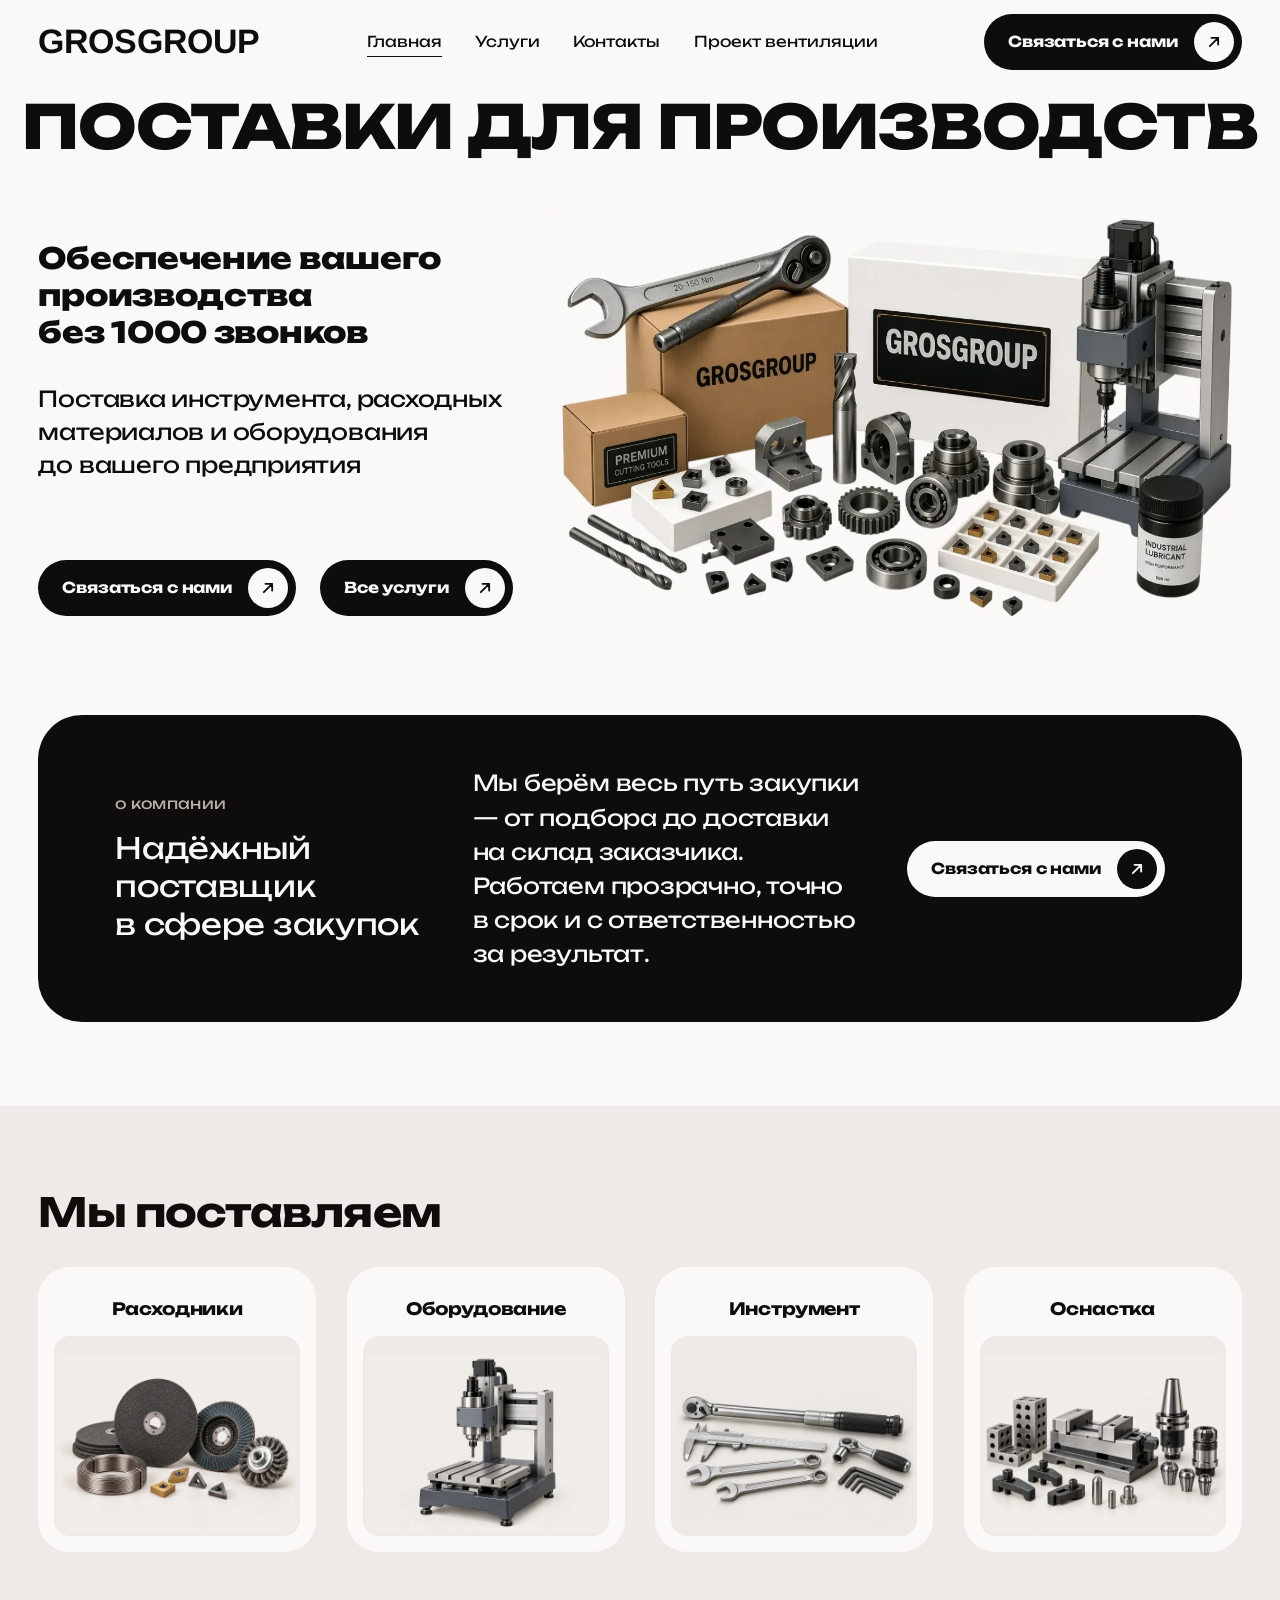
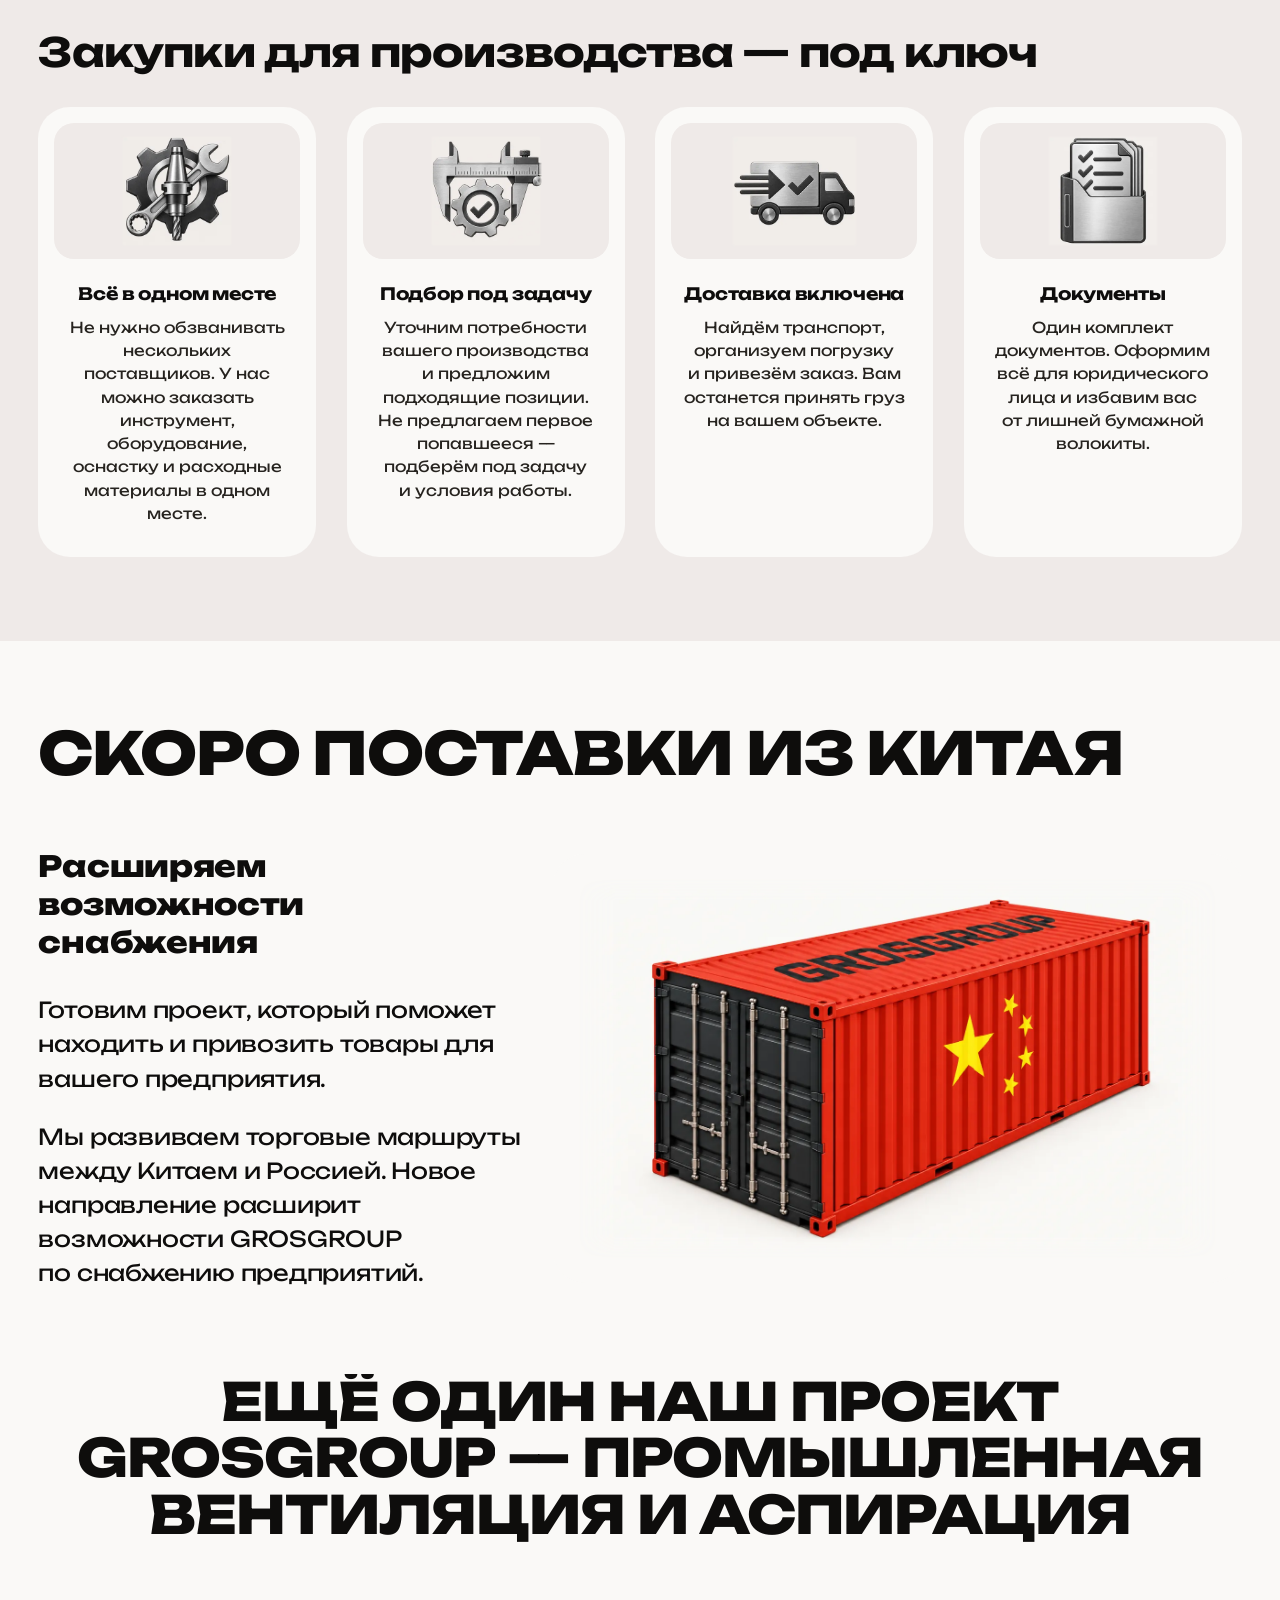
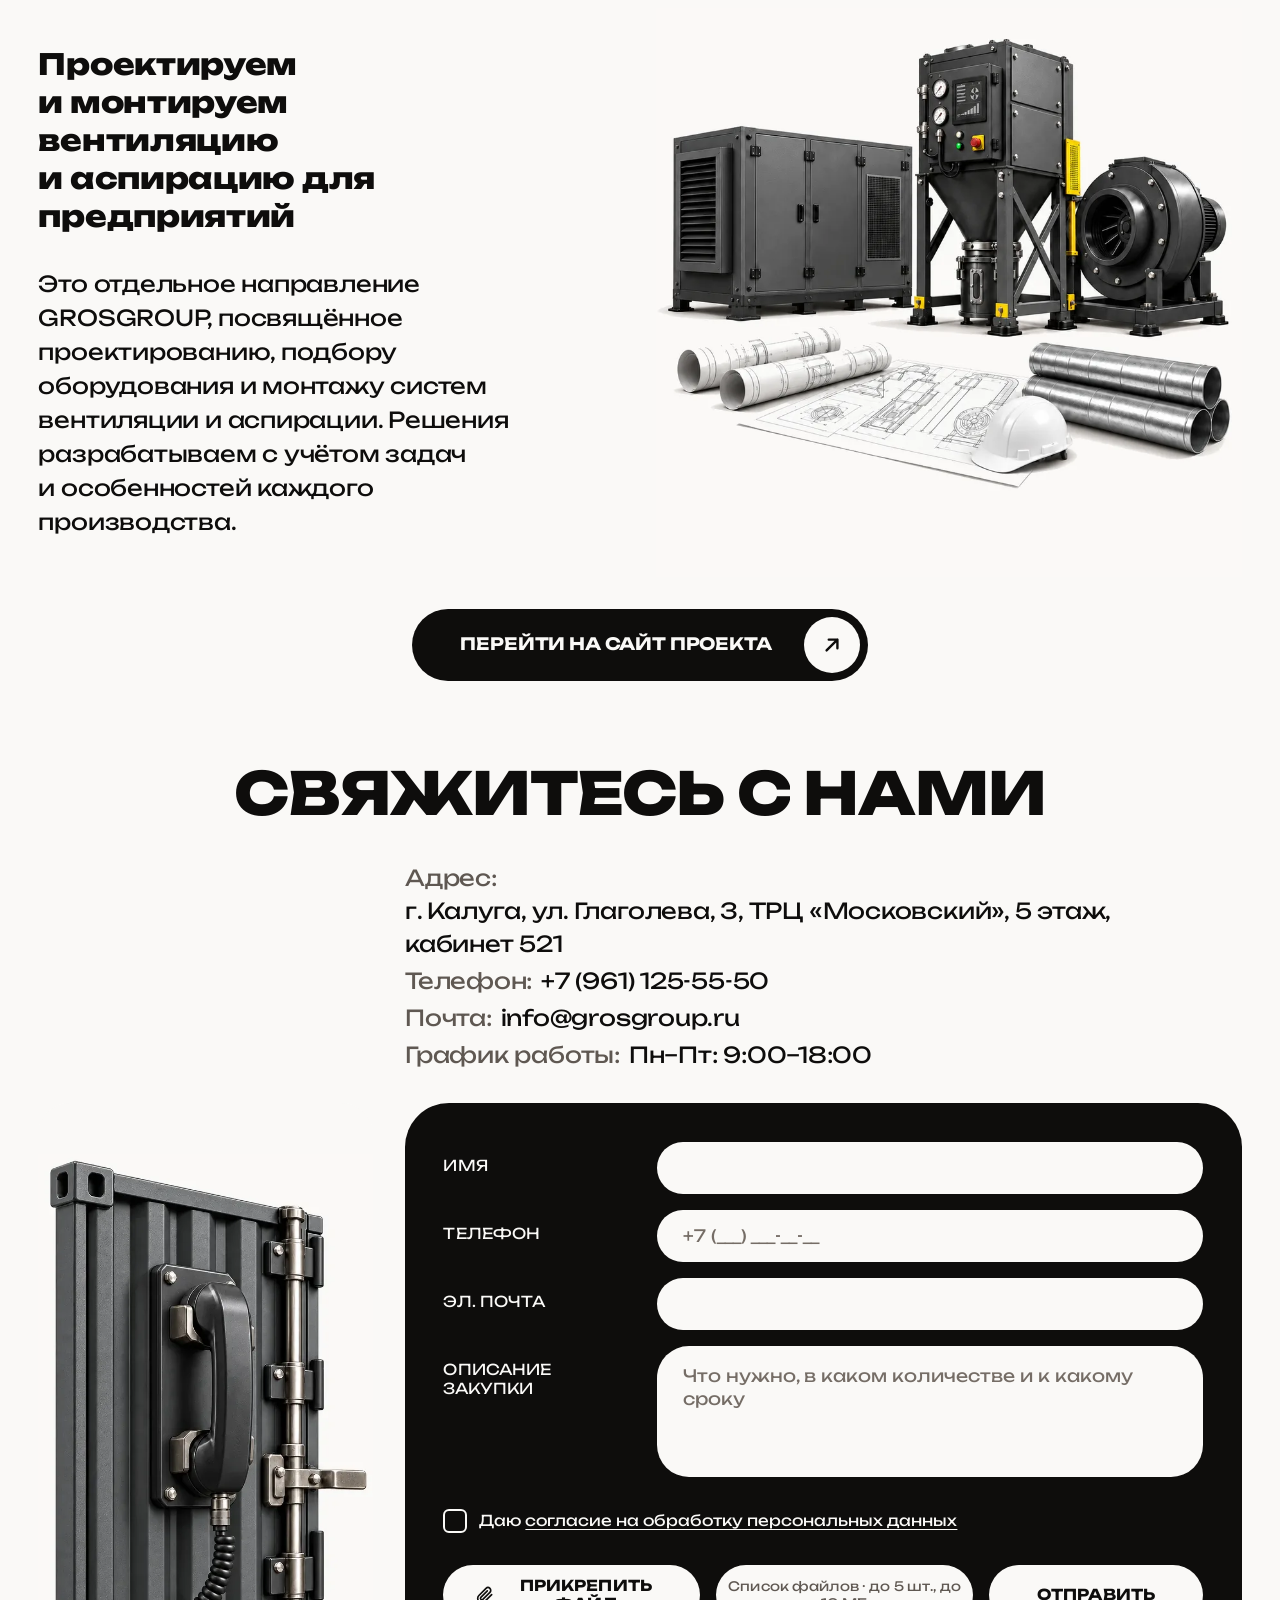
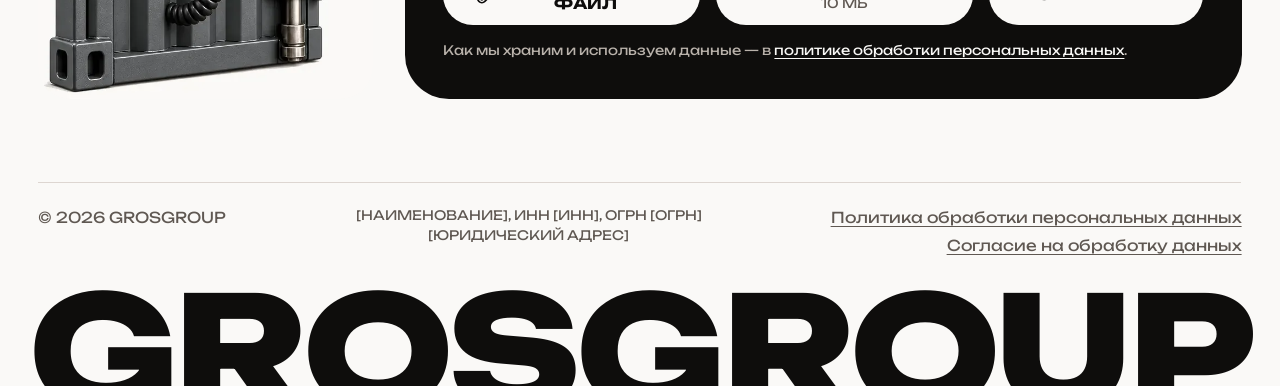
==== index.html @ 908205af "Вёрстка: заливка только у блока «Мы поставляем», выгоды в нём же, кейсы скрыты, фото в контактах по " ====
<!doctype html>
<html lang="ru">
<head>
  <meta charset="utf-8">
  <meta name="viewport" content="width=device-width, initial-scale=1, viewport-fit=cover">
  <title>GROSGROUP — поставки инструмента, расходников и оборудования для производств</title>
  <meta name="description" content="GROSGROUP берёт на себя весь путь закупки: подбор, доставка на склад заказчика, полный комплект документов для юридического лица. Расходники, оборудование, инструмент, оснастка.">
  <meta name="theme-color" content="#faf9f7">
  <!-- Базовый адрес сайта ниже меняет tools/set-domain.mjs -->
  <link rel="canonical" href="https://pitcher2029-jpg.github.io/grosgroup-site/">
  <meta property="og:type" content="website">
  <meta property="og:site_name" content="GROSGROUP">
  <meta property="og:locale" content="ru_RU">
  <meta property="og:url" content="https://pitcher2029-jpg.github.io/grosgroup-site/">
  <meta property="og:title" content="GROSGROUP — поставки для производств">
  <meta property="og:description" content="Обеспечение вашего производства без 1000 звонков.">
  <meta property="og:image" content="https://pitcher2029-jpg.github.io/grosgroup-site/assets/img/og.jpg">
  <meta property="og:image:width" content="1200">
  <meta property="og:image:height" content="630">
  <meta property="og:image:alt" content="GROSGROUP — поставки для производств: инструмент, расходники, оборудование и оснастка">
  <meta name="twitter:card" content="summary_large_image">
  <script type="application/ld+json">
  {
    "@context": "https://schema.org",
    "@type": "LocalBusiness",
    "name": "GROSGROUP",
    "description": "Поставки инструмента, расходных материалов, оборудования и оснастки для производств: подбор, доставка, документы для юридического лица.",
    "url": "https://pitcher2029-jpg.github.io/grosgroup-site/",
    "image": "https://pitcher2029-jpg.github.io/grosgroup-site/assets/img/og.jpg",
    "telephone": "+7-961-125-55-50",
    "email": "info@grosgroup.ru",
    "address": {
      "@type": "PostalAddress",
      "streetAddress": "ул. Глаголева, 3, ТРЦ «Московский», 5 этаж, кабинет 521",
      "addressLocality": "Калуга",
      "addressCountry": "RU"
    },
    "openingHoursSpecification": [{
      "@type": "OpeningHoursSpecification",
      "dayOfWeek": ["Monday", "Tuesday", "Wednesday", "Thursday", "Friday"],
      "opens": "09:00",
      "closes": "18:00"
    }]
  }
  </script>
  <link rel="icon" href="assets/img/favicon.svg" type="image/svg+xml">
  <link rel="preload" href="assets/fonts/arimo-latin-700-normal.woff2" as="font" type="font/woff2" crossorigin>
  <link rel="preload" href="assets/fonts/unbounded-cyrillic-800-normal.woff2" as="font" type="font/woff2" crossorigin>
  <link rel="preload" href="assets/fonts/unbounded-cyrillic-700-normal.woff2" as="font" type="font/woff2" crossorigin>
  <link rel="stylesheet" href="assets/css/style.css">
  <script>
    // Анимации появления включаются только при рабочем JS; если main.js не стартовал за 4 с — контент показывается без них
    document.documentElement.classList.add('js');
    setTimeout(function () { if (!document.documentElement.classList.contains('r-ok')) document.documentElement.classList.remove('js'); }, 4000);
  </script>
</head>
<body>
  <a class="skip-link" href="#main">Перейти к содержанию</a>

  <svg width="0" height="0" style="position:absolute" aria-hidden="true">
    <symbol id="i-arrow" viewBox="0 0 24 24"><path d="M7 17 17 7M9 7h8v8" fill="none" stroke="currentColor" stroke-width="2.2" stroke-linecap="round" stroke-linejoin="round"/></symbol>
    <symbol id="i-clip" viewBox="0 0 24 24"><path d="m20 11.5-8.2 8.2a5 5 0 0 1-7.1-7.1l8.5-8.5a3.3 3.3 0 0 1 4.7 4.7l-8.5 8.5a1.7 1.7 0 0 1-2.4-2.4l7.8-7.8" fill="none" stroke="currentColor" stroke-width="2" stroke-linecap="round" stroke-linejoin="round"/></symbol>
    <symbol id="i-x" viewBox="0 0 24 24"><path d="M6 6l12 12M18 6 6 18" fill="none" stroke="currentColor" stroke-width="2" stroke-linecap="round"/></symbol>
  </svg>

  <header class="header" id="top">
    <div class="container header__row">
      <a class="logo" href="#top" aria-label="GROSGROUP — на главную">GROSGROUP</a>

      <button class="burger" type="button" aria-expanded="false" aria-controls="nav" aria-label="Открыть меню">
        <span></span><span></span>
      </button>

      <nav class="nav" id="nav" aria-label="Основная навигация">
        <ul class="nav__list">
          <li><a href="#top">Главная</a></li>
          <li><a href="#supply">Услуги</a></li>
          <li><a href="#contacts">Контакты</a></li>
          <li><a href="#ventilation">Проект вентиляции</a></li>
        </ul>
        <a class="btn btn--dark nav__cta" href="#contacts">Связаться с нами<span class="btn__icon"><svg><use href="#i-arrow"/></svg></span></a>
      </nav>

      <a class="btn btn--dark header__cta" href="#contacts">Связаться с нами<span class="btn__icon"><svg><use href="#i-arrow"/></svg></span></a>

    </div>
  </header>

  <main id="main">
    <!-- 1. Hero -->
    <section class="hero" aria-labelledby="hero-title">
      <h1 class="hero__title display" id="hero-title" data-r="split" style="--d:150ms">Поставки для производств</h1>
      <div class="container hero__grid">
        <div class="hero__copy">
          <p class="hero__lead" data-r style="--d:550ms">Обеспечение вашего производства без&nbsp;1000&nbsp;звонков</p>
          <p class="hero__text" data-r style="--d:650ms">Поставка инструмента, расходных материалов и&nbsp;оборудования до&nbsp;вашего предприятия</p>
          <div class="hero__actions" data-r style="--d:750ms">
            <a class="btn btn--dark" href="#contacts">Связаться с нами<span class="btn__icon"><svg><use href="#i-arrow"/></svg></span></a>
            <a class="btn btn--dark" href="#supply">Все услуги<span class="btn__icon"><svg><use href="#i-arrow"/></svg></span></a>
          </div>
        </div>
        <figure class="hero__media shutter" data-r style="--d:350ms">
          <img src="assets/img/hero.webp" width="1350" height="830" alt="Коробки GROSGROUP, фрезерный станок, ключи, свёрла, подшипники, шестерни, твердосплавные пластины и смазка" fetchpriority="high">
        </figure>
      </div>
    </section>

    <!-- 2. О компании -->
    <section class="about" aria-labelledby="about-title">
      <div class="container">
        <div class="about__band" data-r>
          <div class="about__head">
            <p class="eyebrow eyebrow--light" data-r="fade" style="--d:200ms">о компании</p>
            <h2 class="about__title" id="about-title" data-r="split" style="--d:250ms">Надёжный поставщик в&nbsp;сфере закупок</h2>
          </div>
          <p class="about__text" data-r style="--d:400ms">Мы берём весь путь закупки — от&nbsp;подбора до&nbsp;доставки на&nbsp;склад заказчика. Работаем прозрачно, точно в&nbsp;срок и&nbsp;с&nbsp;ответственностью за&nbsp;результат.</p>
          <a class="btn btn--light about__cta" href="#contacts">Связаться с нами<span class="btn__icon"><svg><use href="#i-arrow"/></svg></span></a>
        </div>
      </div>
    </section>

    <!-- 3. Мы поставляем и выгоды: один блок с заливкой -->
    <section class="supply sec--shade" id="supply" aria-labelledby="supply-title">
      <div class="container">
        <h2 class="section-title" id="supply-title" data-r="split">Мы поставляем</h2>
        <ul class="cats" data-stagger>
          <li data-r>
            <a class="cat" href="#contacts" data-topic="Расходники">
              <h3 class="cat__title">Расходники</h3>
              <span class="cat__plate"><img class="cat__img" src="assets/img/cat-consumables.webp" width="1088" height="816" loading="lazy" alt="Отрезные и лепестковые круги, проволока, щётка, твердосплавные пластины"></span>
              <span class="cat__go" aria-hidden="true"><svg><use href="#i-arrow"/></svg></span>
            </a>
          </li>
          <li data-r>
            <a class="cat" href="#contacts" data-topic="Оборудование">
              <h3 class="cat__title">Оборудование</h3>
              <span class="cat__plate"><img class="cat__img" src="assets/img/cat-equipment.webp" width="1088" height="816" loading="lazy" alt="Настольный фрезерный станок с ЧПУ"></span>
              <span class="cat__go" aria-hidden="true"><svg><use href="#i-arrow"/></svg></span>
            </a>
          </li>
          <li data-r>
            <a class="cat" href="#contacts" data-topic="Инструмент">
              <h3 class="cat__title">Инструмент</h3>
              <span class="cat__plate"><img class="cat__img" src="assets/img/cat-tools.webp" width="1088" height="816" loading="lazy" alt="Динамометрический ключ, штангенциркуль, рожково-накидные ключи, трещотка, шестигранники"></span>
              <span class="cat__go" aria-hidden="true"><svg><use href="#i-arrow"/></svg></span>
            </a>
          </li>
          <li data-r>
            <a class="cat" href="#contacts" data-topic="Оснастка">
              <h3 class="cat__title">Оснастка</h3>
              <span class="cat__plate"><img class="cat__img" src="assets/img/cat-tooling.webp" width="1088" height="816" loading="lazy" alt="Станочные тиски, прихваты, установочные блоки, патроны и цанги"></span>
              <span class="cat__go" aria-hidden="true"><svg><use href="#i-arrow"/></svg></span>
            </a>
          </li>
        </ul>

        <h2 class="section-title supply__sub" id="benefits-title" data-r="split">Закупки для производства — под ключ</h2>
        <ul class="benefits" aria-labelledby="benefits-title" data-stagger>
          <li class="benefit" data-r>
            <span class="benefit__plate"><img class="benefit__icon" src="assets/img/icon-all-in-one.webp" width="320" height="320" loading="lazy" alt=""></span>
            <h3 class="benefit__title">Всё в&nbsp;одном месте</h3>
            <p class="benefit__text">Не нужно обзванивать нескольких поставщиков. У&nbsp;нас можно заказать инструмент, оборудование, оснастку и&nbsp;расходные материалы в&nbsp;одном месте.</p>
          </li>
          <li class="benefit" data-r>
            <span class="benefit__plate"><img class="benefit__icon" src="assets/img/icon-selection.webp" width="320" height="320" loading="lazy" alt=""></span>
            <h3 class="benefit__title">Подбор под задачу</h3>
            <p class="benefit__text">Уточним потребности вашего производства и&nbsp;предложим подходящие позиции. Не&nbsp;предлагаем первое попавшееся — подберём под задачу и&nbsp;условия работы.</p>
          </li>
          <li class="benefit" data-r>
            <span class="benefit__plate"><img class="benefit__icon" src="assets/img/icon-delivery.webp" width="364" height="320" loading="lazy" alt=""></span>
            <h3 class="benefit__title">Доставка включена</h3>
            <p class="benefit__text">Найдём транспорт, организуем погрузку и&nbsp;привезём заказ. Вам останется принять груз на&nbsp;вашем объекте.</p>
          </li>
          <li class="benefit" data-r>
            <span class="benefit__plate"><img class="benefit__icon" src="assets/img/icon-documents.webp" width="320" height="320" loading="lazy" alt=""></span>
            <h3 class="benefit__title">Документы</h3>
            <p class="benefit__text">Один комплект документов. Оформим всё для юридического лица и&nbsp;избавим вас от&nbsp;лишней бумажной волокиты.</p>
          </li>
        </ul>
      </div>
    </section>

    <!-- 4. Кейсы: скрыты до готовности материалов. Включить: убрать hidden и вернуть в меню <li><a href="#cases">Кейсы</a></li> -->
    <section class="cases" id="cases" aria-labelledby="cases-title" hidden>
      <div class="container cases__row">
        <h2 class="cases__title" id="cases-title" data-r="split">Кейсы</h2>
        <p class="cases__text" data-r style="--d:150ms">Готовим подборку реальных поставок: что искали, что привезли и&nbsp;за&nbsp;какой срок. Пока раздел наполняется — расскажите о&nbsp;своей задаче.</p>
        <div data-r style="--d:250ms"><a class="btn btn--dark" href="#contacts">Обсудить закупку<span class="btn__icon"><svg><use href="#i-arrow"/></svg></span></a></div>
      </div>
      <!--
        Список кейсов. Как включить:
        1. Снять комментарий с блока <ol> ниже и повторить <li class="case"> на каждый кейс (3–6 штук).
        2. Заполнить только подтверждёнными заказчиком данными; клиента без его разрешения не называть — писать отрасль и город.
        3. Текст .cases__text выше заменить на «Несколько поставок последних месяцев: что искали, что привезли и за какой срок.»
        Срок в .case__num — число, единица в .case__unit («дней», «недели»).

      <div class="container">
        <ol class="cases__list" data-stagger>
          <li class="case" data-r>
            <p class="case__client">Машиностроительный завод · Калуга</p>
            <h3 class="case__title">Твердосплавные пластины для токарного участка</h3>
            <dl class="case__facts">
              <div><dt>Задача</dt><dd>Поставщик снял позицию с производства, участок простаивал.</dd></div>
              <div><dt>Решение</dt><dd>Подобрали аналог по геометрии и сплаву, согласовали с технологом, привезли пробную партию.</dd></div>
            </dl>
            <p class="case__term"><span class="case__num">5</span><span class="case__unit">дней</span></p>
          </li>
        </ol>
      </div>
      -->
    </section>

    <!-- 5. Китай -->
    <section class="china" aria-labelledby="china-title">
      <div class="container">
        <h2 class="display section-display" id="china-title" data-r="split">Скоро поставки из Китая</h2>
        <div class="split">
          <div class="split__copy" data-stagger>
            <p class="split__lead" data-r>Расширяем возможности снабжения</p>
            <p class="split__text" data-r>Готовим проект, который поможет находить и&nbsp;привозить товары для вашего предприятия.</p>
            <p class="split__text" data-r>Мы развиваем торговые маршруты между Китаем и&nbsp;Россией. Новое направление расширит возможности GROSGROUP по&nbsp;снабжению предприятий.</p>
          </div>
          <figure class="split__media split__media--china plate shutter" data-r style="--d:150ms">
            <img src="assets/img/container-china.webp" width="1400" height="831" loading="lazy" alt="Красный морской контейнер GROSGROUP с флагом Китая">
          </figure>
        </div>
      </div>
    </section>

    <!-- 6. Вентиляция -->
    <section class="vent" id="ventilation" aria-labelledby="vent-title">
      <div class="container">
        <h2 class="display section-display section-display--vent" id="vent-title" data-r="split">Ещё один наш проект<br class="br-wide"> GROSGROUP&nbsp;— промышленная<br class="br-wide"> вентиляция и&nbsp;аспирация</h2>
        <div class="split split--vent">
          <div class="split__copy" data-stagger>
            <p class="split__lead" data-r>Проектируем и&nbsp;монтируем вентиляцию и&nbsp;аспирацию для предприятий</p>
            <p class="split__text" data-r>Это отдельное направление GROSGROUP, посвящённое проектированию, подбору оборудования и&nbsp;монтажу систем вентиляции и&nbsp;аспирации. Решения разрабатываем с&nbsp;учётом задач и&nbsp;особенностей каждого производства.</p>
          </div>
          <figure class="split__media split__media--vent shutter" data-r style="--d:150ms">
            <img src="assets/img/ventilation.webp" width="912" height="886" loading="lazy" alt="Приточная установка, пылеуловитель, радиальный вентилятор, воздуховоды, чертежи и каска">
          </figure>
        </div>
        <div class="vent__action" data-r>
          <!-- TODO: адрес сайта проекта вентиляции от заказчика -->
          <a class="btn btn--dark btn--xl" href="#" data-todo="vent-url">Перейти на сайт проекта<span class="btn__icon"><svg><use href="#i-arrow"/></svg></span></a>
        </div>
      </div>
    </section>

    <!-- 7. Контакты и форма -->
    <section class="contacts" id="contacts" aria-labelledby="contacts-title">
      <div class="container">
        <h2 class="display section-display section-display--center" id="contacts-title" data-r="split">Свяжитесь с нами</h2>
        <div class="contacts__grid">
          <figure class="contacts__media plate shutter" data-r style="--d:150ms">
            <img src="assets/img/contact-door.webp" width="609" height="991" loading="lazy" alt="Дверь морского контейнера с телефонной трубкой">
          </figure>

          <div class="contacts__body">
            <dl class="contacts__list" data-stagger>
              <div data-r><dt>Адрес:</dt><dd>г.&nbsp;Калуга, ул.&nbsp;Глаголева,&nbsp;3, ТРЦ «Московский», 5&nbsp;этаж, кабинет&nbsp;521</dd></div>
              <div data-r><dt>Телефон:</dt><dd><a href="tel:+79611255550">+7 (961) 125-55-50</a></dd></div>
              <div data-r><dt>Почта:</dt><dd><a href="mailto:info@grosgroup.ru">info@grosgroup.ru</a></dd></div>
              <div data-r><dt>График работы:</dt><dd>Пн–Пт: 9:00–18:00</dd></div>
            </dl>

            <form class="form" id="lead-form" novalidate data-r style="--d:200ms">
              <div class="form__fields">
                <div class="field">
                  <label class="field__label" for="f-name">Имя</label>
                  <div class="field__control">
                    <input class="input" id="f-name" name="name" type="text" autocomplete="name" required maxlength="80" aria-describedby="f-name-err">
                    <p class="field__error" id="f-name-err" aria-live="polite"></p>
                  </div>
                </div>
                <div class="field">
                  <label class="field__label" for="f-phone">Телефон</label>
                  <div class="field__control">
                    <input class="input" id="f-phone" name="phone" type="tel" inputmode="tel" autocomplete="tel" required placeholder="+7 (___) ___-__-__" aria-describedby="f-phone-err">
                    <p class="field__error" id="f-phone-err" aria-live="polite"></p>
                  </div>
                </div>
                <div class="field">
                  <label class="field__label" for="f-email">Эл.&nbsp;почта</label>
                  <div class="field__control">
                    <input class="input" id="f-email" name="email" type="email" autocomplete="email" maxlength="120" aria-describedby="f-email-err">
                    <p class="field__error" id="f-email-err" aria-live="polite"></p>
                  </div>
                </div>
                <div class="field field--area">
                  <label class="field__label" for="f-desc">Описание закупки</label>
                  <div class="field__control">
                    <textarea class="input input--area" id="f-desc" name="description" rows="4" maxlength="3000" placeholder="Что нужно, в каком количестве и к какому сроку" aria-describedby="f-desc-err"></textarea>
                    <p class="field__error" id="f-desc-err" aria-live="polite"></p>
                  </div>
                </div>
              </div>

              <div class="consent">
                <input class="consent__box" id="f-consent" name="consent" type="checkbox" value="yes" required aria-describedby="f-consent-err">
                <label class="consent__label" for="f-consent">Даю <a href="consent.html" target="_blank" rel="noopener">согласие на&nbsp;обработку персональных данных</a></label>
                <p class="field__error consent__error" id="f-consent-err" aria-live="polite"></p>
              </div>
              <!-- Ловушка для ботов: человек это поле не видит и не заполняет -->
              <div class="hp" aria-hidden="true">
                <label for="f-website">Сайт компании</label>
                <input id="f-website" name="website" type="text" tabindex="-1" autocomplete="off">
              </div>
              <input id="f-elapsed" name="elapsed" type="hidden">

              <div class="form__bar">
                <label class="pill pill--btn" for="f-files">
                  <svg class="pill__icon"><use href="#i-clip"/></svg>Прикрепить файл
                </label>
                <input class="sr-only" id="f-files" name="files" type="file" multiple accept=".pdf,.doc,.docx,.xls,.xlsx,.csv,.txt,.png,.jpg,.jpeg,.dwg,.zip" aria-describedby="f-files-hint">
                <span class="sr-only" id="f-files-hint">До 5 файлов, каждый до 10&nbsp;МБ: PDF, Word, Excel, CSV, изображения, DWG, ZIP</span>
                <div class="pill pill--files" id="file-list" aria-live="polite">
                  <span class="files__empty">Список файлов · до 5 шт., до 10&nbsp;МБ</span>
                </div>
                <button class="pill pill--btn pill--submit" type="submit">
                  <span class="pill__text">Отправить</span>
                </button>
              </div>
              <p class="form__error" id="form-error" role="alert" hidden></p>
              <p class="form__note">Как мы храним и&nbsp;используем данные — в&nbsp;<a href="privacy.html">политике обработки персональных данных</a>.</p>

              <div class="form__done" hidden>
                <h3 class="form__done-title" tabindex="-1">Заявка принята</h3>
                <p class="form__done-text">Перезвоним в&nbsp;рабочее время: Пн–Пт, 9:00–18:00. Если вопрос срочный — звоните: <a href="tel:+79611255550">+7&nbsp;(961)&nbsp;125-55-50</a>.</p>
                <button class="pill pill--btn" type="button" data-reset>Отправить ещё одну</button>
              </div>
            </form>
          </div>
        </div>
      </div>
    </section>
  </main>

  <footer class="footer">
    <div class="container footer__row">
      <p>© <span data-year>2026</span> GROSGROUP</p>
      <!-- Реквизиты оператора ПДн: данные заказчика вместо скобок, их ищет tools/prelaunch-check.mjs -->
      <p class="footer__req" data-fill="requisites">[НАИМЕНОВАНИЕ], ИНН&nbsp;[ИНН], ОГРН&nbsp;[ОГРН]<br>[ЮРИДИЧЕСКИЙ АДРЕС]</p>
      <p class="footer__links"><a href="privacy.html">Политика обработки персональных данных</a><a href="consent.html">Согласие на&nbsp;обработку данных</a></p>
    </div>
    <p class="footer__mark" aria-hidden="true">GROSGROUP</p>
  </footer>

  <script src="assets/js/main.js" defer></script>
</body>
</html>
---- assets/css/style.css ----
/* GROSGROUP — прототип лендинга.
   Направление: индустриальный монохром — сверхширокий гротеск, чёрные пилюли, металл на тёплом светлом фоне. */

/* ---------- Шрифты ---------- */
/* Шрифты по ТЗ: логотип — Arimo; весь остальной текст — Cy Grotesk Std Wide (коммерческий, Kobuzan / MyFonts).
   Пока нет веб-лицензии, работает замена Unbounded; у кого Cy Grotesk Std Wide установлен, браузер возьмёт его.
   Купленные webfont-файлы положить в assets/fonts/ и раскомментировать:
@font-face{font-family:"Cy Grotesk Std Wide";font-weight:400;font-display:swap;src:url(../fonts/cy-grotesk-std-wide-regular.woff2) format("woff2")}
@font-face{font-family:"Cy Grotesk Std Wide";font-weight:700;font-display:swap;src:url(../fonts/cy-grotesk-std-wide-bold.woff2) format("woff2")}
@font-face{font-family:"Cy Grotesk Std Wide";font-weight:800;font-display:swap;src:url(../fonts/cy-grotesk-std-wide-black.woff2) format("woff2")}
*/
@font-face{font-family:"Arimo";font-style:normal;font-weight:700;font-display:swap;src:url(../fonts/arimo-latin-700-normal.woff2) format("woff2");unicode-range:U+0000-00FF,U+0131,U+0152-0153,U+02BB-02BC,U+02C6,U+02DA,U+02DC,U+0304,U+0308,U+0329,U+2000-206F,U+20AC,U+2122,U+2191,U+2193,U+2212,U+2215,U+FEFF,U+FFFD}
@font-face{font-family:"Unbounded";font-style:normal;font-weight:400;font-display:swap;src:url(../fonts/unbounded-cyrillic-400-normal.woff2) format("woff2");unicode-range:U+0301,U+0400-045F,U+0490-0491,U+04B0-04B1,U+2116}
@font-face{font-family:"Unbounded";font-style:normal;font-weight:400;font-display:swap;src:url(../fonts/unbounded-latin-400-normal.woff2) format("woff2");unicode-range:U+0000-00FF,U+0131,U+0152-0153,U+02BB-02BC,U+02C6,U+02DA,U+02DC,U+0304,U+0308,U+0329,U+2000-206F,U+20AC,U+2122,U+2191,U+2193,U+2212,U+2215,U+FEFF,U+FFFD}
@font-face{font-family:"Unbounded";font-style:normal;font-weight:700;font-display:swap;src:url(../fonts/unbounded-cyrillic-700-normal.woff2) format("woff2");unicode-range:U+0301,U+0400-045F,U+0490-0491,U+04B0-04B1,U+2116}
@font-face{font-family:"Unbounded";font-style:normal;font-weight:700;font-display:swap;src:url(../fonts/unbounded-latin-700-normal.woff2) format("woff2");unicode-range:U+0000-00FF,U+0131,U+0152-0153,U+02BB-02BC,U+02C6,U+02DA,U+02DC,U+0304,U+0308,U+0329,U+2000-206F,U+20AC,U+2122,U+2191,U+2193,U+2212,U+2215,U+FEFF,U+FFFD}
@font-face{font-family:"Unbounded";font-style:normal;font-weight:800;font-display:swap;src:url(../fonts/unbounded-cyrillic-800-normal.woff2) format("woff2");unicode-range:U+0301,U+0400-045F,U+0490-0491,U+04B0-04B1,U+2116}
@font-face{font-family:"Unbounded";font-style:normal;font-weight:800;font-display:swap;src:url(../fonts/unbounded-latin-800-normal.woff2) format("woff2");unicode-range:U+0000-00FF,U+0131,U+0152-0153,U+02BB-02BC,U+02C6,U+02DA,U+02DC,U+0304,U+0308,U+0329,U+2000-206F,U+20AC,U+2122,U+2191,U+2193,U+2212,U+2215,U+FEFF,U+FFFD}

/* ---------- Токены ---------- */
:root{
  /* цвет: тёплая нейтральная шкала, акцент — чёрный */
  --c-bg:#faf9f7;          /* фон страницы = фон исходных изображений */
  --c-surface:#efeae8;     /* по ТЗ: цвет плашек иконок и карточек = фон исходных изображений */
  --c-surface-2:#e6e0dc;
  --c-line:#ddd6d1;
  --c-muted:#5f5852;
  --c-ink:#0e0d0c;
  --c-ink-2:#26231f;
  --c-on-ink:#faf9f7;
  --c-on-ink-muted:#b9b2ab;
  --c-error:#b3261e;
  --c-error-on-ink:#ff9b8f;
  --c-success:#1e6b3a;

  --f-display:"Cy Grotesk Std Wide","Unbounded","Arial Black",system-ui,sans-serif;
  --f-text:var(--f-display);
  --f-logo:"Arimo",Arial,"Liberation Sans",sans-serif;

  /* шкала размеров ×1.25, верх — плавный */
  --fs-xs:.8125rem;   /* 13 */
  --fs-s:.9375rem;    /* 15 */
  --fs-m:1.0625rem;   /* 17 */
  --fs-l:clamp(1.125rem,.9rem + .7vw,1.375rem);
  --fs-xl:clamp(1.25rem,.95rem + 1.1vw,1.875rem);
  --fs-2xl:clamp(1.625rem,1rem + 2vw,2.5rem);
  --fs-display:clamp(1.75rem,.4rem + 4.1vw,5.5rem);

  /* отступы, база 4/8 */
  --s-1:4px;--s-2:8px;--s-3:12px;--s-4:16px;--s-5:24px;--s-6:32px;--s-7:48px;--s-8:64px;--s-9:96px;--s-10:128px;
  --section:clamp(56px,2.5rem + 3.4vw,112px); /* вертикальный отступ секции сверху и снизу */
  --gutter:clamp(16px,3vw,40px);
  --container:1320px;

  --r-s:12px;--r-m:20px;--r-l:32px;--r-xl:44px;--r-pill:999px;

  --sh-1:0 1px 2px rgb(60 45 35 / .06),0 2px 8px rgb(60 45 35 / .05);
  --sh-2:0 2px 6px rgb(60 45 35 / .07),0 12px 32px rgb(60 45 35 / .09);

  --ease-out:cubic-bezier(.2,.8,.2,1);
  --ease-io:cubic-bezier(.65,0,.35,1);
  --t-micro:140ms;--t-el:240ms;--t-big:420ms;--t-rev:800ms;

  --header-h:84px;

  /* мягкие края фото, чей фон на 1–2 тона отличается от подложки */
  --fade-3:linear-gradient(90deg,transparent,#000 3%,#000 97%,transparent),linear-gradient(180deg,transparent,#000 3%,#000 97%,transparent);
  --fade-6:linear-gradient(90deg,transparent,#000 6%,#000 94%,transparent),linear-gradient(180deg,transparent,#000 6%,#000 94%,transparent);
}

/* ---------- База ---------- */
*,*::before,*::after{box-sizing:border-box}
html{-webkit-text-size-adjust:100%;scroll-behavior:smooth;scroll-padding-top:calc(var(--header-h) + 8px)}
body{margin:0;background:var(--c-bg);color:var(--c-ink);font:400 var(--fs-m)/1.6 var(--f-text);-webkit-font-smoothing:antialiased;text-rendering:optimizeLegibility;overflow-x:clip}
img{display:block;max-width:100%;height:auto}
figure{margin:0}
h1,h2,h3,p,ul,dl,dd{margin:0}
ul{padding:0;list-style:none}
a{color:inherit;text-decoration-thickness:1px;text-underline-offset:.2em}
button,input,textarea{font:inherit;color:inherit}
svg{width:1em;height:1em}
:focus-visible{outline:3px solid var(--c-ink);outline-offset:3px;border-radius:var(--r-s)}
[tabindex="-1"]:focus{outline:none}
.sr-only{position:absolute!important;width:1px;height:1px;padding:0;margin:-1px;overflow:hidden;clip:rect(0 0 0 0);white-space:nowrap;border:0}
.skip-link{position:absolute;left:var(--s-4);top:-60px;z-index:100;padding:var(--s-3) var(--s-4);background:var(--c-ink);color:var(--c-on-ink);border-radius:var(--r-s);transition:top var(--t-el) var(--ease-out)}
.skip-link:focus{top:var(--s-4)}

.container{width:100%;max-width:calc(var(--container) + 2 * var(--gutter));margin-inline:auto;padding-inline:var(--gutter)}

/* Секции идут через одну: светлый фон страницы и затенённый цветом карточек направлений */
.about,.supply,.cases,.china,.vent,.contacts{padding-block:var(--section)}
.sec--shade{background:var(--c-surface)}
/* Две секции без заливки подряд: отступ между ними один, а не двойной (скрытые секции не в счёт) */
#main > section:not(.sec--shade):not([hidden]) + section:not(.sec--shade){padding-top:0}
/* Фото с фоном страницы в затенённой секции лежит на светлой плашке */
.plate{background:var(--c-bg);border-radius:var(--r-l);padding:clamp(var(--s-3),2vw,var(--s-5))}

.display{font-family:var(--f-display);font-weight:800;text-transform:uppercase;line-height:1;letter-spacing:-.02em}

/* ---------- Кнопки ---------- */
.btn{--btn-bg:var(--c-ink);--btn-fg:var(--c-on-ink);--icon-bg:var(--c-on-ink);--icon-fg:var(--c-ink);
  display:inline-flex;align-items:center;justify-content:space-between;gap:var(--s-4);min-height:56px;padding:var(--s-2) var(--s-2) var(--s-2) var(--s-5);
  background:var(--btn-bg);color:var(--btn-fg);border:0;border-radius:var(--r-pill);
  font:700 var(--fs-s)/1.2 var(--f-display);letter-spacing:-.01em;text-decoration:none;white-space:nowrap;cursor:pointer;
  transition:transform var(--t-micro) var(--ease-out),background-color var(--t-el) var(--ease-io)}
.btn__icon{display:grid;place-items:center;flex:none;width:40px;height:40px;border-radius:50%;background:var(--icon-bg);color:var(--icon-fg);font-size:20px;transition:transform var(--t-el) var(--ease-out)}
.btn:hover{--btn-bg:var(--c-ink-2)}
.btn:hover .btn__icon{transform:rotate(45deg)}
.btn:active{transform:scale(.97)}
.btn:focus-visible{outline-offset:4px;border-radius:var(--r-pill)}
.btn--light{--btn-bg:var(--c-on-ink);--btn-fg:var(--c-ink);--icon-bg:var(--c-ink);--icon-fg:var(--c-on-ink)}
.btn--light:hover{--btn-bg:#fff}
.btn--light:focus-visible{outline-color:var(--c-on-ink)}
.btn--xl{min-height:72px;padding-left:var(--s-7);gap:var(--s-6);font-size:var(--fs-m);text-transform:uppercase}
.btn--xl .btn__icon{width:56px;height:56px;font-size:26px}

/* ---------- Шапка ---------- */
.header{position:sticky;top:0;z-index:50;background:rgb(250 249 247 / .92);-webkit-backdrop-filter:blur(10px);backdrop-filter:blur(10px);transition:box-shadow var(--t-el) var(--ease-io)}
.header.is-scrolled{box-shadow:0 1px 0 var(--c-line)}
.header__row{display:flex;align-items:center;gap:var(--s-6);min-height:var(--header-h)}
.logo{font:700 clamp(1.5rem,1rem + 1.4vw,2.25rem)/1 var(--f-logo);letter-spacing:0;text-decoration:none;flex:none}
.nav{flex:1}
.nav__list{display:flex;justify-content:center;gap:clamp(16px,2.6vw,56px)}
.nav__list a{display:inline-block;padding:var(--s-2) 0;white-space:nowrap;font:400 var(--fs-s)/1.2 var(--f-display);text-decoration:none;position:relative}
.nav__list a::after{content:"";position:absolute;left:0;right:0;bottom:2px;height:1px;background:currentColor;transform:scaleX(0);transform-origin:left;transition:transform var(--t-el) var(--ease-out)}
.nav__list a:hover::after,.nav__list a[aria-current="true"]::after{transform:scaleX(1)}
.nav__cta{display:none}
.burger{display:none}

@media (max-width:1100px){
  .header__row{gap:var(--s-4)}
  .nav__list{gap:var(--s-4)}
  .nav__list a{font-size:var(--fs-xs)}
  .header__cta{font-size:var(--fs-xs);padding-left:var(--s-4)}
}
@media (max-width:960px){
  :root{--header-h:68px}
  .header__cta{display:none}
  .burger{display:grid;place-content:center;gap:7px;margin-left:auto;width:48px;height:48px;border:0;border-radius:50%;background:var(--c-ink);cursor:pointer}
  .burger span{display:block;width:20px;height:2px;background:var(--c-on-ink);border-radius:2px;transition:transform var(--t-el) var(--ease-out)}
  .burger[aria-expanded="true"] span:first-child{transform:translateY(4.5px) rotate(45deg)}
  .burger[aria-expanded="true"] span:last-child{transform:translateY(-4.5px) rotate(-45deg)}
  html.menu-open{overflow:hidden}
  .nav{position:fixed;inset:var(--header-h) 0 auto 0;max-height:calc(100dvh - var(--header-h));overflow-y:auto;overscroll-behavior:contain;padding:var(--s-5) var(--gutter) var(--s-6);background:var(--c-bg);box-shadow:0 1px 0 var(--c-line),var(--sh-2);
    opacity:0;visibility:hidden;transform:translateY(-8px);transition:opacity var(--t-el) var(--ease-out),transform var(--t-el) var(--ease-out),visibility 0s linear var(--t-el)}
  .nav.is-open{opacity:1;visibility:visible;transform:none;transition-delay:0s}
  .nav__list{flex-direction:column;gap:0}
  .nav__list a{display:block;padding:var(--s-4) 0;font-size:var(--fs-l);border-bottom:1px solid var(--c-line)}
  .nav__list a::after{display:none}
  .nav__cta{display:inline-flex;margin-top:var(--s-5)}
}

/* ---------- Hero ---------- */
.hero{padding-bottom:var(--section)}
.hero__media{overflow:hidden}
.hero__title{padding-inline:clamp(12px,1.2vw,24px);font-size:clamp(2.5rem,4.72vw,7.5rem);text-align:center;white-space:nowrap;margin-top:clamp(4px,1vw,16px)}
.hero__grid{display:grid;grid-template-columns:repeat(12,minmax(0,1fr));gap:var(--s-6);align-items:center;margin-top:clamp(var(--s-6),4vw,var(--s-9))}
.hero__copy{grid-column:1 / span 5;display:flex;flex-direction:column;align-self:stretch;padding-block:var(--s-6) var(--s-4)}
.hero__lead{font:800 var(--fs-xl)/1.25 var(--f-display);letter-spacing:-.01em;max-width:20ch}
.hero__text{margin-top:var(--s-6);font:400 var(--fs-l)/1.5 var(--f-display);letter-spacing:-.01em;max-width:26ch}
.hero__actions{display:flex;flex-wrap:wrap;gap:var(--s-4) var(--s-5);margin-top:auto;padding-top:var(--s-7)}
.hero__media{grid-column:6 / -1}
@media (max-width:960px){
  .hero__title{white-space:normal;font-size:clamp(1.75rem,8.4vw,5.25rem);line-height:.98;text-align:left;padding-inline:var(--gutter)}
  .hero__grid{grid-template-columns:1fr;gap:var(--s-5)}
  .hero__copy,.hero__media{grid-column:1 / -1}
  .hero__copy{padding-block:0}
  .hero__media{order:-1}
  .hero__actions{margin-top:0;padding-top:var(--s-6)}
}
@media (max-width:480px){
  .hero__actions .btn{flex:1 1 100%}
}

/* ---------- О компании ---------- */
.about__band{display:grid;grid-template-columns:4fr 5fr auto;gap:var(--s-7);align-items:center;padding:clamp(var(--s-6),4vw,var(--s-8)) clamp(var(--s-5),6vw,var(--s-10));background:var(--c-ink);color:var(--c-on-ink);border-radius:var(--r-xl)}
.eyebrow{font:400 var(--fs-s)/1.2 var(--f-display);letter-spacing:.02em;text-transform:lowercase;color:var(--c-muted)}
.eyebrow--light{color:var(--c-on-ink-muted)}
.about__title{margin-top:var(--s-4);font:400 var(--fs-xl)/1.3 var(--f-display);letter-spacing:-.01em}
.about__text{font:400 var(--fs-l)/1.55 var(--f-display);letter-spacing:-.01em;color:var(--c-on-ink);max-width:34ch}
@media (max-width:1100px){
  .about__band{grid-template-columns:1fr 1fr;gap:var(--s-6)}
  .about__cta{grid-column:1 / -1;justify-self:start}
}
@media (max-width:720px){
  .about__band{grid-template-columns:1fr;border-radius:var(--r-l)}
  .about__text{font-size:var(--fs-m)}
}

/* ---------- Мы поставляем ---------- */
.section-title{font:700 var(--fs-2xl)/1.15 var(--f-display);letter-spacing:-.02em}
.section-title--center{text-align:center;text-wrap:balance}
.cats{display:grid;grid-template-columns:repeat(4,minmax(0,1fr));gap:clamp(var(--s-3),2.4vw,var(--s-8));margin-top:var(--s-6)}
/* Секция затенена: карточка светлая, фото — на плашке цвета своего фона (как у выгод) */
.cat{position:relative;display:flex;flex-direction:column;height:100%;padding-top:var(--s-6);background:var(--c-bg);border-radius:var(--r-l);overflow:hidden;text-decoration:none;
  transition:transform var(--t-el) var(--ease-out),box-shadow var(--t-el) var(--ease-out)}
.cat__title{position:relative;z-index:1;margin-bottom:var(--s-4);padding-inline:var(--s-4);font:700 var(--fs-m)/1.2 var(--f-display);letter-spacing:-.01em;text-align:center}
.cat__plate{--cat-pad:var(--s-4);display:block;margin:auto var(--cat-pad) var(--cat-pad);padding-top:var(--s-4);background:var(--c-surface);border-radius:calc(var(--r-l) - var(--cat-pad));overflow:hidden}
.cat__img{width:100%;aspect-ratio:4 / 3;object-fit:contain;
  -webkit-mask-image:var(--fade-3);mask-image:var(--fade-3);-webkit-mask-composite:source-in;mask-composite:intersect;transition:transform var(--t-big) var(--ease-out)}
.cat__go{position:absolute;right:var(--s-4);bottom:var(--s-4);display:grid;place-items:center;width:44px;height:44px;border-radius:50%;background:var(--c-ink);color:var(--c-on-ink);font-size:20px;
  opacity:0;transform:translateY(6px);transition:opacity var(--t-el) var(--ease-out),transform var(--t-el) var(--ease-out)}
.cat:hover{transform:translateY(-4px);box-shadow:var(--sh-2)}
.cat:hover .cat__img{transform:scale(1.04)}
.cat:hover .cat__go,.cat:focus-visible .cat__go{opacity:1;transform:none}
.cat:focus-visible{outline-offset:4px;border-radius:var(--r-l)}
@media (hover:none){.cat__go{opacity:1;transform:none;width:36px;height:36px;font-size:16px;right:var(--s-3);bottom:var(--s-3)}}
@media (max-width:960px){.cats{grid-template-columns:repeat(2,minmax(0,1fr))}}
@media (max-width:480px){
  .cat{padding-top:var(--s-4);border-radius:var(--r-m)}
  .cat__title{margin-bottom:var(--s-3);font-size:var(--fs-xs);padding-inline:var(--s-2)}
  .cat__plate{--cat-pad:var(--s-2);padding-top:var(--s-2);border-radius:calc(var(--r-m) - var(--cat-pad))}
}

.supply__sub{margin-top:clamp(var(--s-8),6vw,var(--s-9))}
.benefits{display:grid;grid-template-columns:repeat(4,minmax(0,1fr));gap:clamp(var(--s-3),2.4vw,var(--s-7));margin-top:var(--s-6)}
/* Карточки выгод на затенённой секции светлые, иконка — на плашке цвета своего фона */
.benefit{display:flex;flex-direction:column;align-items:center;padding:var(--s-4) var(--s-4) var(--s-6);background:var(--c-bg);border-radius:var(--r-l);text-align:center}
.benefit__plate{display:grid;place-items:center;align-self:stretch;padding:var(--s-3);background:var(--c-surface);border-radius:var(--r-m)}
.benefit__icon{width:auto;height:112px;-webkit-mask-image:var(--fade-3);mask-image:var(--fade-3);-webkit-mask-composite:source-in;mask-composite:intersect}
.benefit__title{margin-top:var(--s-5);font:700 var(--fs-m)/1.25 var(--f-display);letter-spacing:-.01em}
.benefit__text{margin-top:var(--s-3);padding-inline:var(--s-2);font-size:var(--fs-s);line-height:1.55;color:var(--c-ink-2);max-width:32ch}
@media (max-width:1100px){.benefits{grid-template-columns:repeat(2,minmax(0,1fr))}}
@media (max-width:600px){.benefits{grid-template-columns:1fr}.benefit__icon{height:96px}}

/* ---------- Кейсы ---------- */
.cases__row{display:grid;grid-template-columns:auto 1fr auto;gap:var(--s-7);align-items:center}
.cases__title{font:800 var(--fs-2xl)/1 var(--f-display);text-transform:uppercase;letter-spacing:-.02em}
.cases__text{color:var(--c-muted);max-width:56ch}
/* Список кейсов: строка = клиент и задача слева, срок справа; включается в index.html по комментарию */
.cases__list{margin:var(--s-8) 0 0;padding:0;list-style:none}
.case{display:grid;grid-template-columns:minmax(0,1fr) minmax(0,1.6fr) 9rem;gap:var(--s-3) var(--s-7);padding-block:var(--s-6);border-top:1px solid var(--c-line)}
.case:last-child{border-bottom:1px solid var(--c-line)}
.case__client{grid-column:1;grid-row:1 / span 2;font-size:var(--fs-s);color:var(--c-muted)}
.case__title{grid-column:2;font:700 var(--fs-l)/1.25 var(--f-display);letter-spacing:-.01em}
.case__facts{grid-column:2;display:grid;gap:var(--s-3);margin:0;font-size:var(--fs-s);line-height:1.6}
.case__facts dt{font-size:var(--fs-xs);color:var(--c-muted)}
.case__facts dd{margin:0}
.case__term{grid-column:3;grid-row:1 / span 2;display:flex;flex-direction:column;align-items:flex-end;text-align:right}
.case__num{font:800 clamp(2.5rem,1.5rem + 3vw,4.5rem)/.9 var(--f-display);letter-spacing:-.03em;font-variant-numeric:tabular-nums}
.case__unit{margin-top:var(--s-2);font-size:var(--fs-s);color:var(--c-muted)}
@media (max-width:760px){
  .cases__list{margin-top:var(--s-7)}
  .case{grid-template-columns:minmax(0,1fr) auto;gap:var(--s-3) var(--s-5)}
  .case__client{grid-column:1;grid-row:auto}
  .case__title,.case__facts{grid-column:1 / -1}
  .case__term{grid-column:2;grid-row:1;flex-direction:row;align-items:baseline;gap:var(--s-2)}
  .case__num{font-size:var(--fs-2xl)}
  .case__unit{margin-top:0}
}
@media (max-width:860px){
  .cases__row{grid-template-columns:1fr;gap:var(--s-4)}
  .cases__row > :last-child{justify-self:start;margin-top:var(--s-2)}
}

/* ---------- Китай, вентиляция ---------- */
.section-display{font-size:var(--fs-display);text-wrap:balance}
.section-display--center{text-align:center}
.section-display--vent{font-size:clamp(1.75rem,.4rem + 3.6vw,3.6rem);text-align:center;line-height:1.08;max-width:19em;margin-inline:auto}
/* На широких экранах — разбивка на 3 строки, как в макете */
.br-wide{display:none}
@media (min-width:961px){.br-wide{display:inline}.section-display--vent{max-width:none}}
@media (max-width:360px){.section-display--vent{font-size:1.5rem}}
.split{display:grid;grid-template-columns:repeat(12,minmax(0,1fr));gap:var(--s-6);align-items:center;margin-top:clamp(var(--s-6),5vw,var(--s-9))}
.split__copy{grid-column:1 / span 5}
.split__lead{font:800 var(--fs-xl)/1.3 var(--f-display);letter-spacing:-.01em;max-width:22ch}
.split__text{margin-top:var(--s-5);font:400 var(--fs-l)/1.55 var(--f-display);letter-spacing:-.01em;max-width:30ch}
.split__lead + .split__text{margin-top:var(--s-6)}
.split__media{grid-column:6 / -1}
.split__media{width:100%}
.split__media img{width:100%}
.split__media--china img{-webkit-mask-image:var(--fade-6);mask-image:var(--fade-6);-webkit-mask-composite:source-in;mask-composite:intersect}
.split__media--vent{grid-column:7 / -1;justify-self:center;max-width:600px}
.vent__action{display:flex;justify-content:center;margin-top:var(--s-6)}
@media (max-width:960px){
  .split{grid-template-columns:1fr;gap:var(--s-5)}
  .split__copy,.split__media,.split__media--vent{grid-column:1 / -1}
  .split__media--china{order:-1}
  .split__media--vent{order:-1;max-width:420px}
  .split__text{font-size:var(--fs-m)}
}
@media (max-width:480px){
  .btn--xl{min-height:64px;padding-left:var(--s-5);gap:var(--s-4);font-size:var(--fs-xs);white-space:normal;text-align:left}
  .btn--xl .btn__icon{width:48px;height:48px;font-size:22px}
}

/* ---------- Контакты и форма ---------- */
/* Список, фото и форма — ячейки одной сетки: фото во второй строке растягивается на высоту формы */
/* Высоту строки задаёт форма: фото лежит абсолютно и вписывается в неё; доли 2:5 — фото 609×991 по высоте формы на 1440 */
.contacts__grid{display:grid;grid-template-columns:minmax(0,2fr) minmax(0,5fr);gap:var(--s-6);margin-top:clamp(var(--s-5),3vw,var(--s-7))}
.contacts__body{display:contents}
.contacts__list{grid-column:2;grid-row:1}
.contacts__media{grid-column:1;grid-row:2;width:100%;padding:0}
.contacts__media img{position:absolute;inset:0;width:100%;height:100%;object-fit:contain;object-position:center bottom}
.contacts__body .form{grid-column:2;grid-row:2;margin-top:0}
.contacts__list{display:grid;gap:var(--s-1);font:400 var(--fs-l)/1.5 var(--f-display);letter-spacing:-.01em}
.contacts__list div{display:flex;flex-wrap:wrap;gap:0 .4em}
.contacts__list dt{color:var(--c-muted)}
.contacts__list a{text-decoration:none;background:linear-gradient(currentColor,currentColor) 0 100% / 0 1px no-repeat;transition:background-size var(--t-el) var(--ease-out)}
.contacts__list a:hover{background-size:100% 1px}

.form{position:relative;margin-top:var(--s-6);padding:clamp(var(--s-5),3vw,var(--s-7)) clamp(var(--s-4),3vw,var(--s-7));background:var(--c-ink);color:var(--c-on-ink);border-radius:var(--r-xl)}
.form :focus-visible{outline-color:var(--c-on-ink)}
.form__fields{display:grid;gap:var(--s-4)}
.field{display:grid;grid-template-columns:minmax(150px,1fr) 3fr;gap:var(--s-2) var(--s-6);align-items:start}
.field__label{padding-top:14px;font:400 var(--fs-s)/1.3 var(--f-display);text-transform:uppercase;letter-spacing:.01em;cursor:pointer}
.input{display:block;width:100%;min-height:52px;padding:var(--s-3) var(--s-5);background:var(--c-on-ink);color:var(--c-ink);border:2px solid transparent;border-radius:var(--r-pill);font-size:var(--fs-m);line-height:1.4;
  transition:border-color var(--t-micro) var(--ease-io),box-shadow var(--t-micro) var(--ease-io)}
.input::placeholder{color:#756d66}
.input:focus{outline:none;box-shadow:0 0 0 3px var(--c-ink),0 0 0 6px var(--c-on-ink)}
.input--area{min-height:120px;resize:none;border-radius:var(--r-l);padding-block:var(--s-4)}
.field.is-invalid .input{border-color:var(--c-error)}
.field__error{min-height:0;padding-left:var(--s-5);font-size:var(--fs-xs);line-height:1.4;color:var(--c-error-on-ink)}
.field__error:not(:empty){margin-top:var(--s-2)}

/* Согласие на обработку ПДн: квадрат 24 px, кликабельна и подпись */
.consent{display:grid;grid-template-columns:auto 1fr;gap:var(--s-2) var(--s-3);align-items:start;margin-top:var(--s-6)}
.consent__box{appearance:none;-webkit-appearance:none;display:grid;place-content:center;width:24px;height:24px;margin:0;border:2px solid var(--c-on-ink);border-radius:6px;background:transparent;cursor:pointer;
  transition:background-color var(--t-micro) var(--ease-io),border-color var(--t-micro) var(--ease-io)}
.consent__box::before{content:"";width:12px;height:12px;background:var(--c-ink);clip-path:polygon(14% 44%,0 65%,50% 100%,100% 16%,80% 0,43% 62%);transform:scale(0);transition:transform var(--t-micro) var(--ease-out)}
.consent__box:checked{background:var(--c-on-ink)}
.consent__box:checked::before{transform:scale(1)}
.consent__box:focus-visible{outline:3px solid var(--c-on-ink);outline-offset:3px;border-radius:6px}
.consent.is-invalid .consent__box{border-color:var(--c-error-on-ink)}
.consent__label{padding-top:1px;font-size:var(--fs-s);line-height:1.5;cursor:pointer}
.consent__label a{color:var(--c-on-ink)}
.consent__error{grid-column:2;padding-left:0}
.consent__error:not(:empty){margin-top:0}
.hp{position:absolute;left:-10000px;width:1px;height:1px;overflow:hidden}

.form__bar{display:grid;grid-template-columns:1fr 1fr auto;gap:var(--s-4);margin-top:var(--s-5)}
.pill{display:flex;align-items:center;justify-content:center;gap:var(--s-2);min-height:60px;padding:var(--s-2) var(--s-6);background:var(--c-on-ink);color:var(--c-ink);border:0;border-radius:var(--r-pill);
  font:700 var(--fs-s)/1.2 var(--f-display);text-transform:uppercase;letter-spacing:.01em;text-align:center}
.pill--btn{cursor:pointer;transition:transform var(--t-micro) var(--ease-out),background-color var(--t-el) var(--ease-io)}
.pill--btn:hover{background:#fff}
.pill--btn:active{transform:scale(.97)}
.pill__icon{font-size:20px;flex:none}
#f-files:focus-visible + .pill--files{outline:3px solid var(--c-on-ink);outline-offset:3px}
/* отдельным правилом: без поддержки :has() браузер отбросил бы и соседний селектор */
label.pill--btn:has(+ #f-files:focus-visible){outline:3px solid var(--c-on-ink);outline-offset:3px}
.pill--files{flex-wrap:wrap;justify-content:flex-start;gap:var(--s-2);padding:var(--s-2) var(--s-3);text-transform:none;font:400 var(--fs-xs)/1.3 var(--f-text);border-radius:var(--r-l);min-width:0}
.files__empty{width:100%;text-align:center;color:var(--c-muted)}
.file-chip{display:inline-flex;align-items:center;gap:var(--s-1);max-width:100%;padding:var(--s-1) var(--s-1) var(--s-1) var(--s-3);background:var(--c-surface);border-radius:var(--r-pill)}
.file-chip__name{min-width:0;overflow:hidden;text-overflow:ellipsis;white-space:nowrap;max-width:16ch}
.file-chip__size{flex:none;white-space:nowrap;color:var(--c-muted);font-variant-numeric:tabular-nums}
.file-chip__rm{flex:none;display:grid;place-items:center;width:28px;height:28px;padding:0;border:0;border-radius:50%;background:transparent;cursor:pointer;font-size:14px}
.file-chip__rm:hover{background:var(--c-surface-2)}
.file-chip__rm:focus-visible{outline:2px solid var(--c-ink);outline-offset:0}
.pill--submit{min-width:200px;padding-inline:var(--s-7)}
.pill--submit[aria-busy="true"]{cursor:progress;opacity:.75}
.pill--submit[aria-busy="true"] .pill__text::after{content:"";display:inline-block;width:14px;height:14px;margin-left:var(--s-2);vertical-align:-2px;border:2px solid currentColor;border-right-color:transparent;border-radius:50%;animation:spin .8s linear infinite}
@keyframes spin{to{transform:rotate(360deg)}}
.form__note{margin-top:var(--s-4);font-size:var(--fs-xs);line-height:1.5;color:var(--c-on-ink-muted)}
.form__error{margin-top:var(--s-4);font-size:var(--fs-s);line-height:1.5;color:var(--c-error-on-ink)}
.form__error[hidden]{display:none}
.form__note a{color:var(--c-on-ink)}

.form__done{position:absolute;inset:0;display:flex;flex-direction:column;align-items:flex-start;justify-content:center;gap:var(--s-4);padding:inherit;background:var(--c-ink);border-radius:inherit;animation:fadeUp var(--t-big) var(--ease-out)}
.form__done[hidden]{display:none}
.form__done-title{outline:none;font:800 var(--fs-2xl)/1.1 var(--f-display);text-transform:uppercase;letter-spacing:-.02em}
.form__done-text{max-width:46ch;color:var(--c-on-ink-muted)}
.form__done-text a{color:var(--c-on-ink)}
.form__done .pill{margin-top:var(--s-3)}
@keyframes fadeUp{from{opacity:0;transform:translateY(12px)}to{opacity:1;transform:none}}

@media (max-width:1100px){
  .contacts__grid{grid-template-columns:minmax(0,1fr) minmax(0,2fr)}
  .field{grid-template-columns:1fr;gap:var(--s-2)}
  .field__label{padding-top:0;padding-left:var(--s-5);font-size:var(--fs-xs)}
  .form__bar{grid-template-columns:1fr 1fr}
  .pill--files{grid-column:1 / -1;grid-row:1}
  .pill--submit{min-width:0}
}
@media (max-width:860px){
  .contacts__grid{grid-template-columns:1fr}
  .contacts__media,.contacts__list,.contacts__body .form{grid-column:1;grid-row:auto}
  .contacts__media{align-self:auto;max-width:220px;justify-self:center}
  .contacts__media img{position:static;height:auto}
  .contacts__list{font-size:var(--fs-m)}
}
@media (max-width:480px){
  .form{border-radius:var(--r-l)}
  .form__bar{grid-template-columns:1fr}
  .pill--files{grid-row:auto}
  .pill{min-height:56px;padding-inline:var(--s-4)}
}

/* ---------- Подвал ---------- */
.footer{overflow:hidden}
.footer__row{display:flex;flex-wrap:wrap;justify-content:space-between;gap:var(--s-2) var(--s-5);padding-block:var(--s-5);background:linear-gradient(var(--c-line),var(--c-line)) 50% 0 / calc(100% - 2 * var(--gutter)) 1px no-repeat;font-size:var(--fs-s);color:var(--c-muted)}
.footer__row a{color:inherit}
.footer__row a:hover{color:var(--c-ink)}
.footer__mark{font:800 clamp(2.25rem,12.1vw,17rem)/.8 var(--f-display);letter-spacing:-.03em;text-align:center;white-space:nowrap;height:.62em;margin-top:var(--s-2);user-select:none}
.footer__req{font-size:var(--fs-xs);line-height:1.5}
.footer__links{display:flex;flex-direction:column;gap:var(--s-1);align-items:flex-start}
.footer__links a[aria-current]{color:var(--c-ink);text-decoration:none}
@media (max-width:899px){.footer__row{flex-direction:column;gap:var(--s-3)}}
@media (min-width:900px){
  .footer__row{display:grid;grid-template-columns:auto 1fr auto;align-items:start}
  .footer__req{justify-self:center;text-align:center}
  .footer__links{align-items:flex-end}
}

/* ---------- Окно о cookie (создаёт main.js, если задан CONFIG.metrikaId) ---------- */
.cookie{position:fixed;z-index:60;left:var(--gutter);bottom:calc(var(--s-4) + env(safe-area-inset-bottom));max-width:min(480px,calc(100vw - 2 * var(--gutter)));padding:var(--s-5);background:var(--c-ink);color:var(--c-on-ink);border-radius:var(--r-l);box-shadow:var(--sh-2);
  animation:cookie-in var(--t-big) var(--ease-out) both}
.cookie :focus-visible{outline-color:var(--c-on-ink)}
@media (min-width:900px){.cookie{left:auto;right:var(--gutter)}}  /* справа — не закрывает кнопки первого экрана */
@media (max-width:560px){.cookie{right:var(--gutter);padding:var(--s-4) var(--s-5);border-radius:var(--r-m)}.cookie__btns{margin-top:var(--s-3)}}
.cookie__text{font-size:var(--fs-s);line-height:1.5}
.cookie__text a{color:inherit}
.cookie__btns{display:flex;align-items:center;gap:var(--s-5);margin-top:var(--s-4)}
.cookie__no{min-height:44px;padding:0 var(--s-2);background:none;border:0;color:var(--c-on-ink-muted);font:400 var(--fs-s)/1.2 var(--f-display);text-decoration:underline;text-underline-offset:.25em;cursor:pointer}
.cookie__no:hover{color:var(--c-on-ink)}
@keyframes cookie-in{from{opacity:0;transform:translateY(16px)}}
@media print{.cookie{display:none}}

/* ---------- Документы: политика, согласие ---------- */
.doc__back{margin-left:auto;font:400 var(--fs-s)/1.2 var(--f-display);text-decoration:underline;text-underline-offset:.25em}
.doc__back:hover{text-decoration-thickness:2px}
.doc{padding-block:clamp(var(--s-7),6vw,var(--s-9)) var(--section)}
.doc__body{max-width:760px;font-size:var(--fs-s);line-height:1.7}
.doc__draft{padding:var(--s-3) var(--s-4);margin-bottom:var(--s-6);border:2px solid var(--c-ink);border-radius:var(--r-s);font-weight:700;line-height:1.5}
.doc__title{font:800 var(--fs-2xl)/1.1 var(--f-display);text-transform:uppercase;letter-spacing:-.02em;text-wrap:balance}
.doc__meta{margin-top:var(--s-3);color:var(--c-muted)}
.doc__toc{margin-top:var(--s-6);padding:var(--s-5) var(--s-5) var(--s-5) var(--s-4);background:var(--c-surface);border-radius:var(--r-m)}
.doc__toc ol{margin:0;padding-left:var(--s-5)}
.doc__toc li + li{margin-top:var(--s-1)}
.doc__body h2{margin-top:var(--s-7);font:700 var(--fs-l)/1.25 var(--f-display);letter-spacing:-.01em}
.doc__body h2 + *{margin-top:var(--s-4)}
.doc__body p + p,.doc__body p + ul,.doc__body ul + p,.doc__body dl + p,.doc__body p + dl,.doc__body p + .doc__table{margin-top:var(--s-3)}
.doc__body ul{padding-left:var(--s-5);list-style:disc}
.doc__body li + li{margin-top:var(--s-2)}
.doc__body a{text-underline-offset:.2em}
.doc__body a[href^="tel:"]{white-space:nowrap}
.doc__req{display:grid;grid-template-columns:minmax(0,13em) minmax(0,1fr);gap:var(--s-2) var(--s-5)}
.doc__req dt{color:var(--c-muted)}
@media (max-width:560px){.doc__req{grid-template-columns:1fr;gap:0}.doc__req dd + dt{margin-top:var(--s-3)}}
.doc__table{overflow-x:auto;border:1px solid var(--c-line);border-radius:var(--r-s)}
.doc__table table{width:100%;min-width:560px;border-collapse:collapse}
.doc__table th,.doc__table td{padding:var(--s-3) var(--s-4);text-align:left;vertical-align:top;border-top:1px solid var(--c-line)}
.doc__table thead th{border-top:0;background:var(--c-surface);font-weight:700}
.nobr{white-space:nowrap}
/* На телефоне строка таблицы — карточка с подписями полей */
@media (max-width:640px){
  .doc__table{overflow:visible;border:0;border-radius:0}
  .doc__table table{min-width:0}
  .doc__table thead{position:absolute;width:1px;height:1px;overflow:hidden;clip:rect(0 0 0 0)}
  .doc__table tr{display:block;padding:var(--s-3) var(--s-4);background:var(--c-surface);border-radius:var(--r-s)}
  .doc__table tr + tr{margin-top:var(--s-2)}
  .doc__table td{display:block;padding:var(--s-1) 0;border:0}
  .doc__table td::before{content:attr(data-label);display:block;font-size:var(--fs-xs);color:var(--c-muted)}
}
@media print{
  .page-doc .header{position:static;backdrop-filter:none}
  .doc__back,.doc__toc,.skip-link{display:none}
  .doc{padding-block:0}
}

/* ---------- Страница 404 ---------- */
.nf{padding-block:var(--section)}
.nf__code{font-size:clamp(6rem,3rem + 18vw,16rem);line-height:.8;color:var(--c-surface-2)}
.nf__title{margin-top:var(--s-6);font:800 var(--fs-2xl)/1.1 var(--f-display);text-transform:uppercase;letter-spacing:-.02em}
.nf__text{margin-top:var(--s-5);max-width:46ch;font-size:var(--fs-l);line-height:1.55}
.nf__text a{white-space:nowrap}
.nf__cta{margin-top:var(--s-6)}

/* ---------- Появление при загрузке и прокрутке ---------- */
/* Правила работают только под html.js: без JS или если main.js не стартовал за 4 с, всё видно сразу */
html.js [data-r]{opacity:0;transform:translateY(28px);transition:opacity var(--t-rev) var(--ease-out),transform var(--t-rev) var(--ease-out);transition-delay:calc(var(--d,0ms) + var(--i,0) * 90ms)}
html.js [data-r="fade"]{transform:none}
html.js [data-r].in{opacity:1;transform:none}
/* Заголовки: слова выезжают из-под маски; после выезда маска снимается (.is-settled), чтобы не резать Ё и выносы Д, Ц, Щ */
html.js [data-r="split"]{opacity:1;transform:none}
.w{display:inline-block;overflow:hidden;vertical-align:top;padding-bottom:.14em;margin-bottom:-.14em}
.w > span{display:inline-block}
.is-settled .w{overflow:visible}
.g{white-space:nowrap}
.g--long{white-space:normal}
html.js [data-r="split"] .w > span{transform:translateY(112%);transition:transform 900ms var(--ease-out);transition-delay:calc(var(--d,0ms) + var(--w,0) * 55ms)}
html.js [data-r="split"].in .w > span{transform:none}
/* Фото: шторка уезжает вправо, кадр «садится» */
.shutter{position:relative;overflow:hidden}
html.js .shutter[data-r]{opacity:1;transform:none}
html.js .shutter::after{content:"";position:absolute;inset:0;background:var(--shutter,var(--c-ink));transform-origin:right;transition:transform 1000ms var(--ease-io);transition-delay:calc(var(--d,0ms) + var(--i,0) * 90ms);pointer-events:none}
html.js .shutter.in::after{transform:scaleX(0)}
html.js .shutter img{transform:scale(1.14);transition:transform 1600ms var(--ease-out);transition-delay:calc(var(--d,0ms) + var(--i,0) * 90ms)}
html.js .shutter.in img{transform:none}
/* Шапка съезжает сверху вместе с первым экраном */
html.js .header{transform:translateY(-100%);transition:transform 600ms var(--ease-out),box-shadow var(--t-el) var(--ease-io)}
html.js .header.in{transform:none}

/* Печать и уменьшение движения: всё видно сразу, без шторок */
@media print{
  html.js [data-r],html.js [data-r] .w > span,html.js .shutter img,html.js .header{opacity:1!important;transform:none!important;transition:none!important}
  html.js .shutter::after{display:none}
}
@media (prefers-reduced-motion:reduce){
  html{scroll-behavior:auto}
  html.js [data-r],html.js [data-r] .w > span,html.js .shutter img,html.js .header{opacity:1!important;transform:none!important;transition:none!important}
  html.js .shutter::after{display:none}
  *,*::before,*::after{animation-duration:1ms!important;animation-iteration-count:1!important;transition-duration:1ms!important}
}
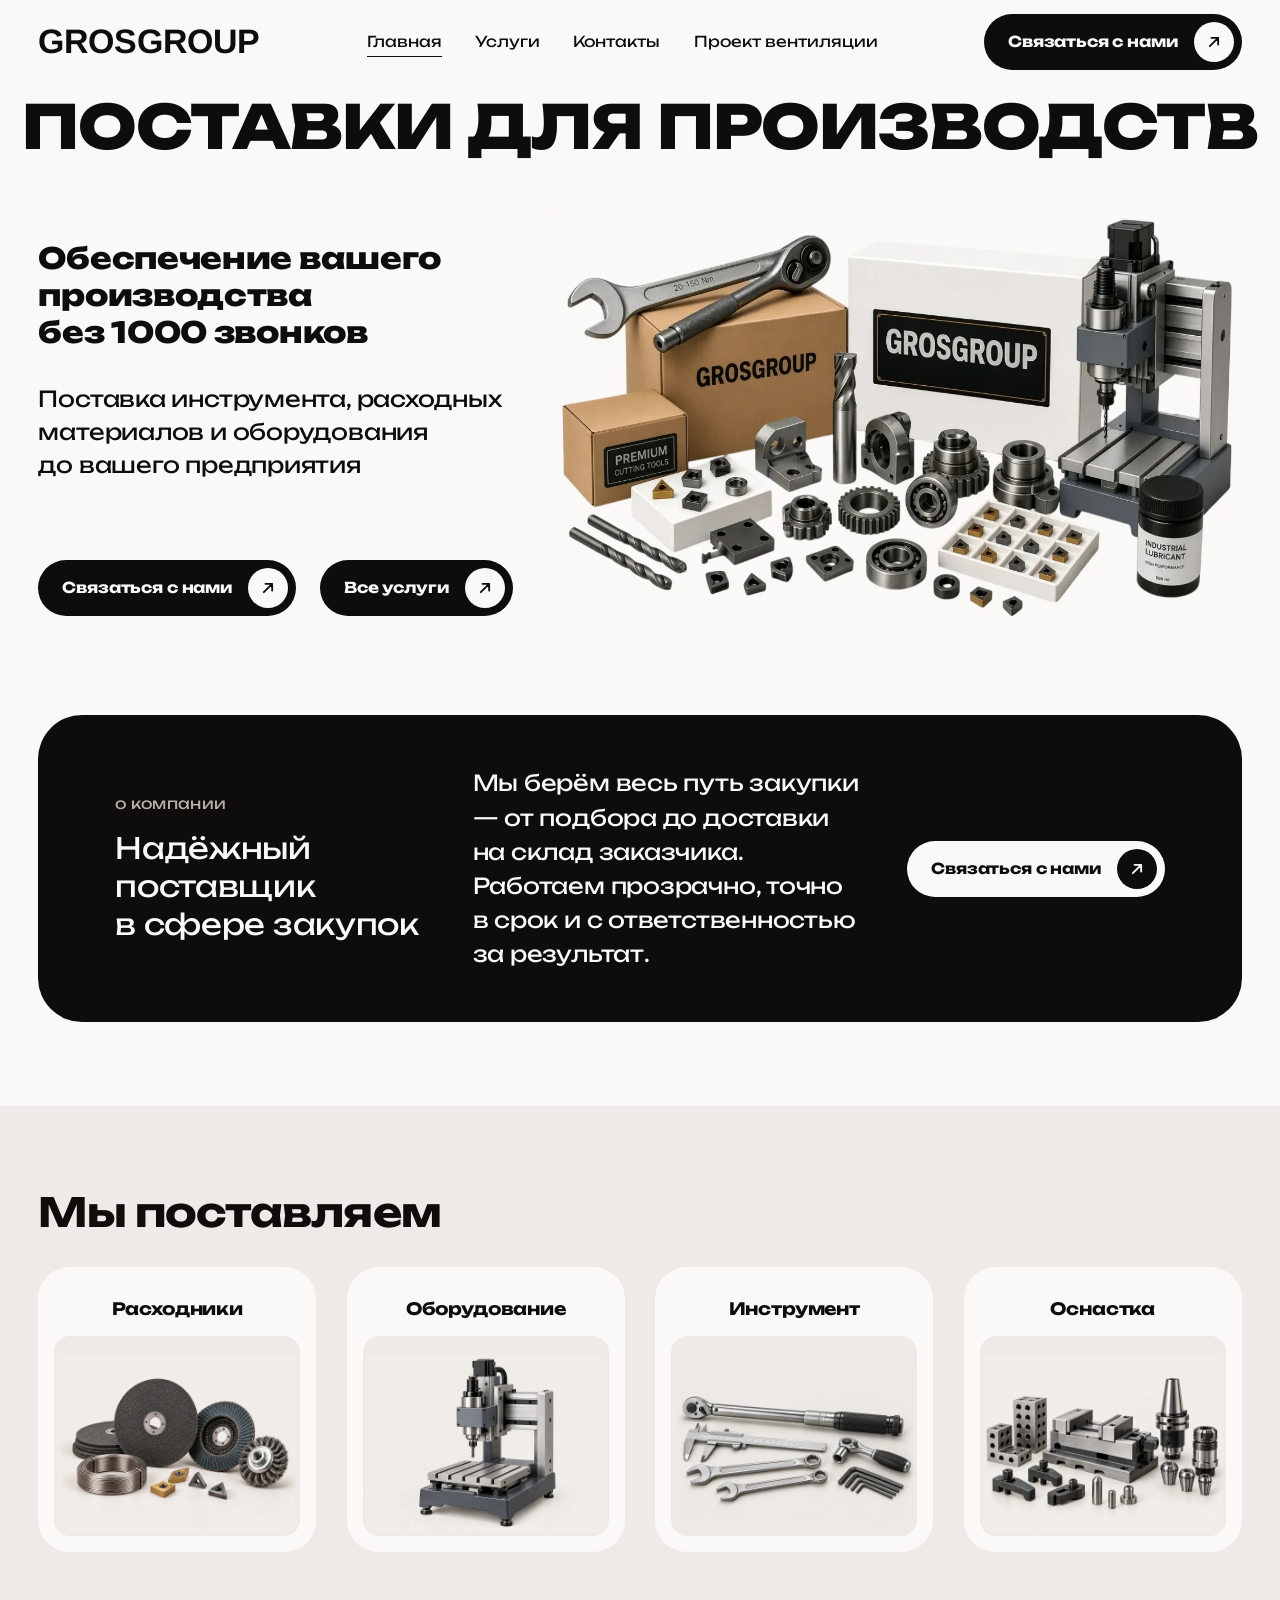
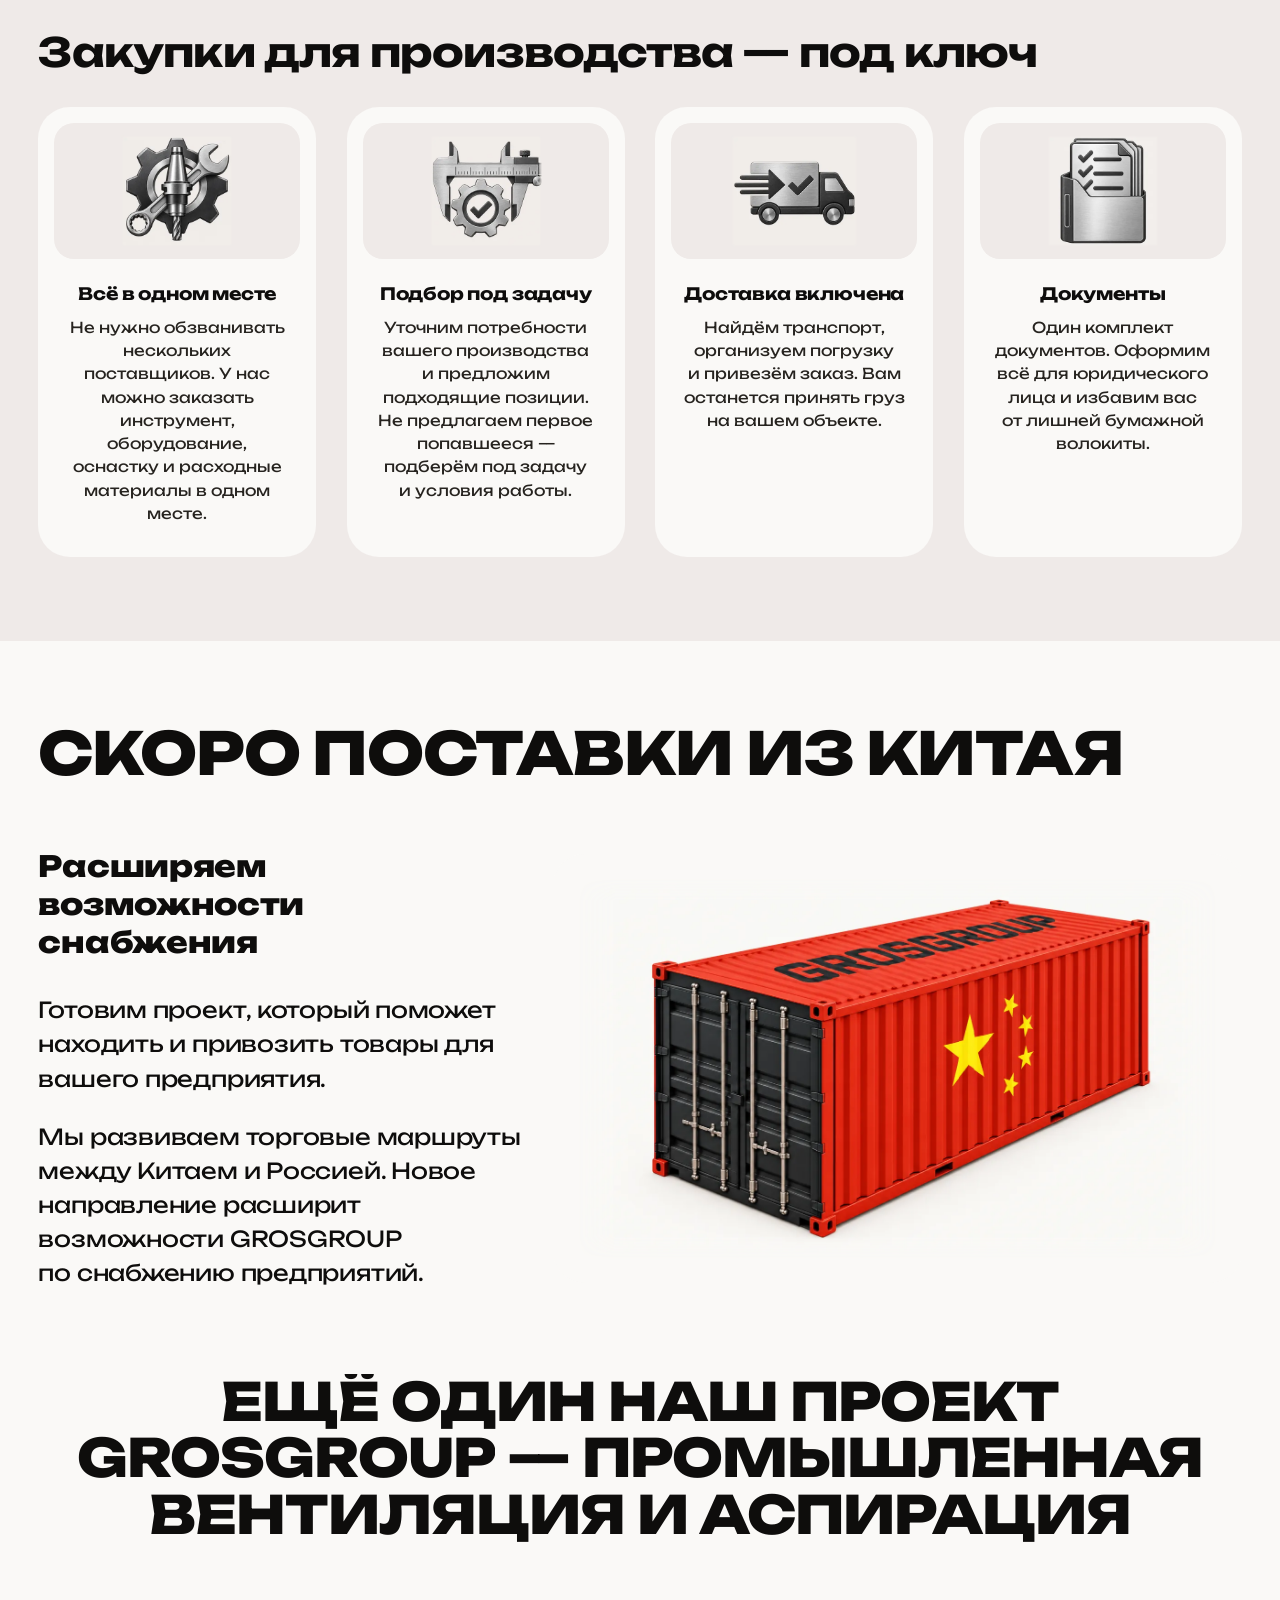
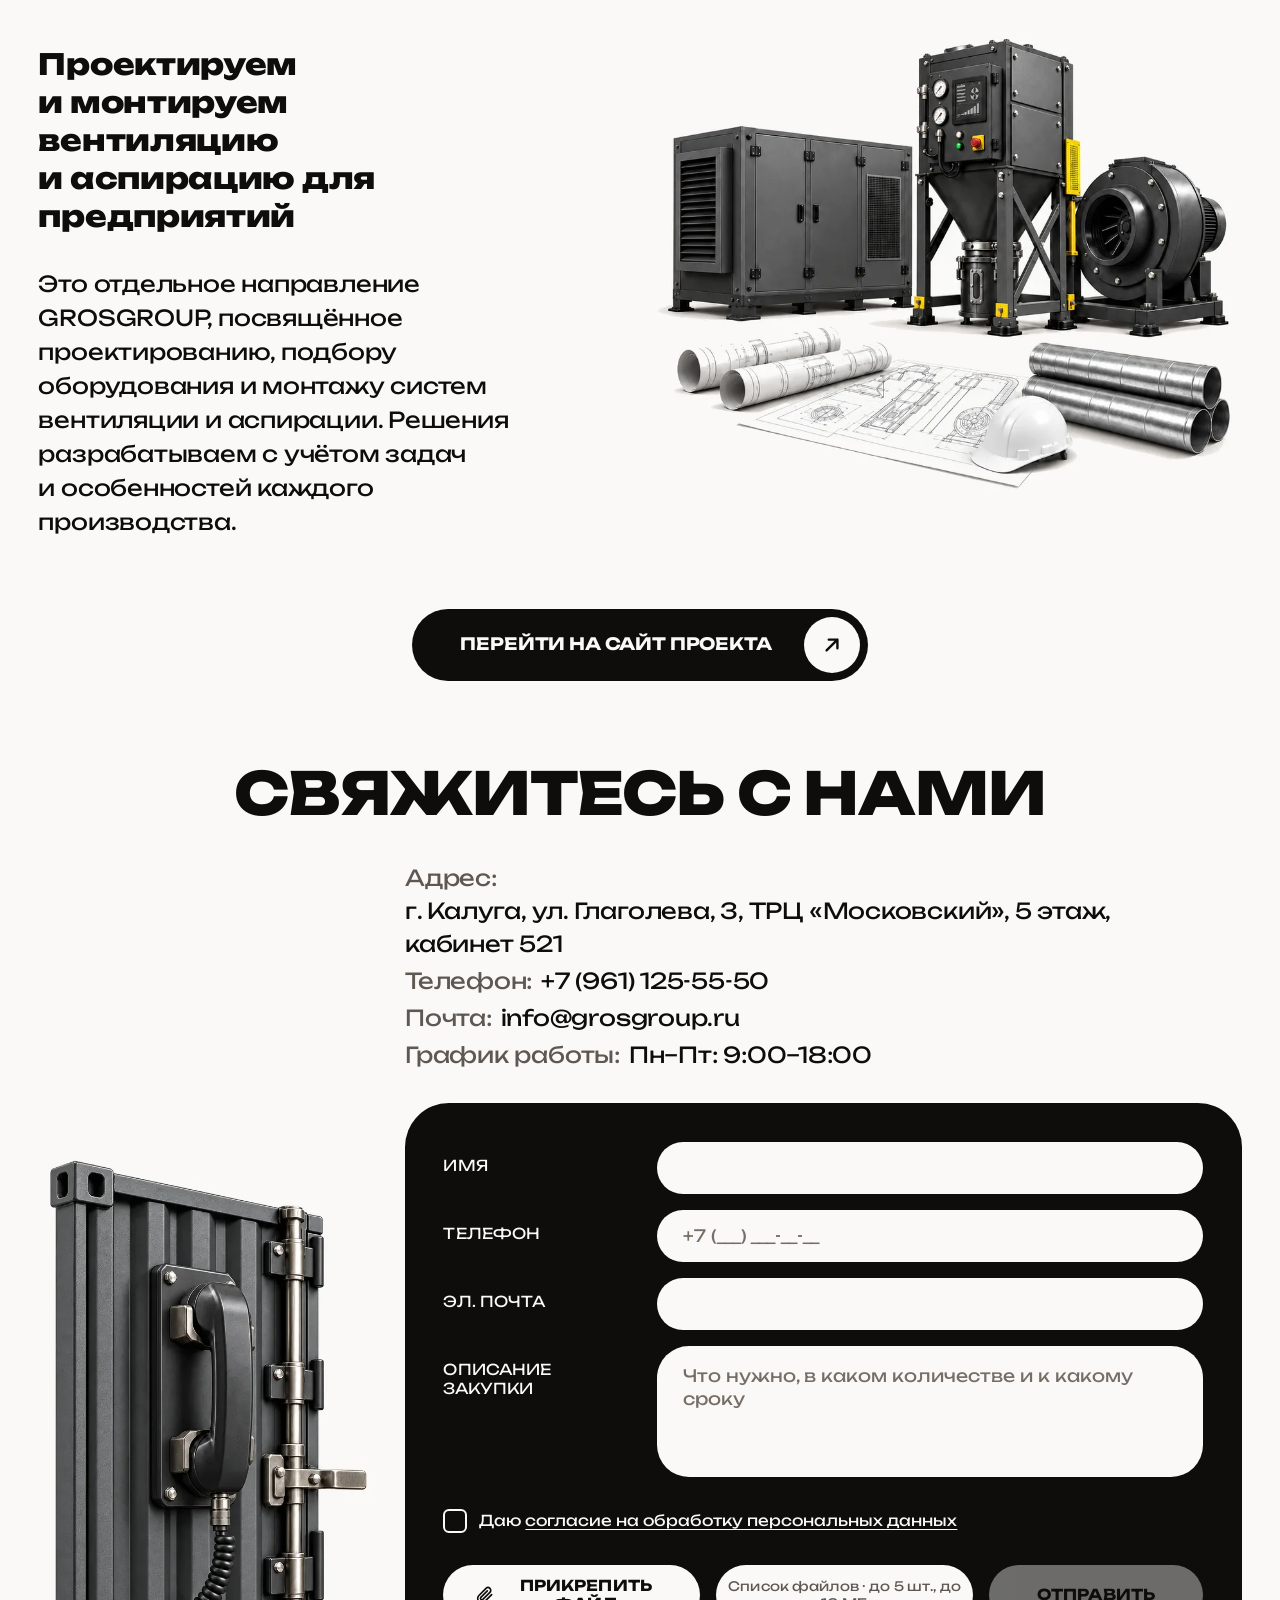
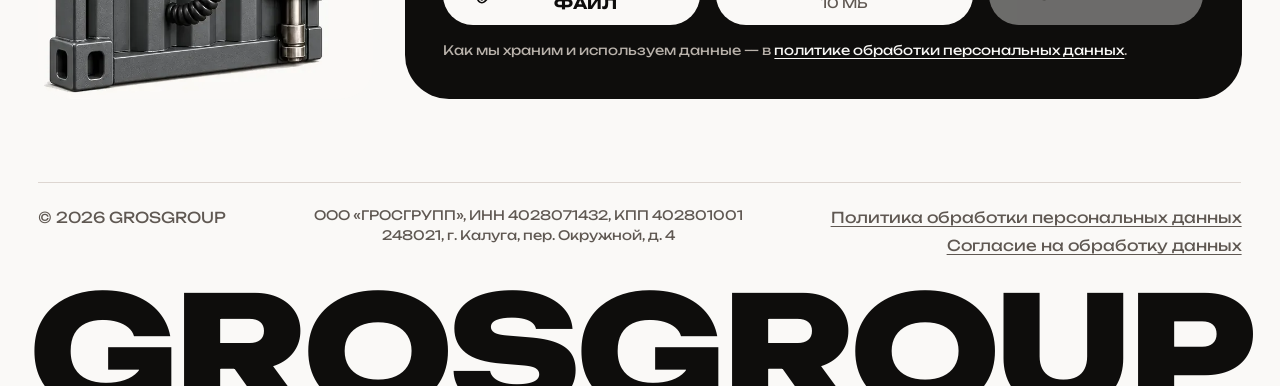
==== commit a5ad10c5: "Документы: реквизиты ООО «ГРОСГРУПП», без плашки черновика, по центру; «Отправить» активна только с " ====
--- a/index.html
+++ b/index.html
@@ -339,8 +339,8 @@
   <footer class="footer">
     <div class="container footer__row">
       <p>© <span data-year>2026</span> GROSGROUP</p>
-      <!-- Реквизиты оператора ПДн: данные заказчика вместо скобок, их ищет tools/prelaunch-check.mjs -->
-      <p class="footer__req" data-fill="requisites">[НАИМЕНОВАНИЕ], ИНН&nbsp;[ИНН], ОГРН&nbsp;[ОГРН]<br>[ЮРИДИЧЕСКИЙ АДРЕС]</p>
+      <!-- Реквизиты оператора ПДн — как в согласии на gros-group.ru; ОГРН там не указан -->
+      <p class="footer__req" data-fill="requisites">ООО «ГРОСГРУПП», ИНН&nbsp;4028071432, КПП&nbsp;402801001<br>248021, г.&nbsp;Калуга, пер.&nbsp;Окружной, д.&nbsp;4</p>
       <p class="footer__links"><a href="privacy.html">Политика обработки персональных данных</a><a href="consent.html">Согласие на&nbsp;обработку данных</a></p>
     </div>
     <p class="footer__mark" aria-hidden="true">GROSGROUP</p>
--- a/assets/css/style.css
+++ b/assets/css/style.css
@@ -348,6 +348,8 @@
 .file-chip__rm:focus-visible{outline:2px solid var(--c-ink);outline-offset:0}
 .pill--submit{min-width:200px;padding-inline:var(--s-7)}
 .pill--submit[aria-busy="true"]{cursor:progress;opacity:.75}
+/* Без согласия на обработку ПДн кнопка неактивна */
+.pill--submit:disabled:not([aria-busy="true"]){background:var(--c-on-ink);opacity:.4;cursor:not-allowed;transform:none}
 .pill--submit[aria-busy="true"] .pill__text::after{content:"";display:inline-block;width:14px;height:14px;margin-left:var(--s-2);vertical-align:-2px;border:2px solid currentColor;border-right-color:transparent;border-radius:50%;animation:spin .8s linear infinite}
 @keyframes spin{to{transform:rotate(360deg)}}
 .form__note{margin-top:var(--s-4);font-size:var(--fs-xs);line-height:1.5;color:var(--c-on-ink-muted)}
@@ -419,10 +421,11 @@
 .doc__back{margin-left:auto;font:400 var(--fs-s)/1.2 var(--f-display);text-decoration:underline;text-underline-offset:.25em}
 .doc__back:hover{text-decoration-thickness:2px}
 .doc{padding-block:clamp(var(--s-7),6vw,var(--s-9)) var(--section)}
-.doc__body{max-width:760px;font-size:var(--fs-s);line-height:1.7}
+.doc__body{max-width:760px;margin-inline:auto;font-size:var(--fs-s);line-height:1.7}
 .doc__draft{padding:var(--s-3) var(--s-4);margin-bottom:var(--s-6);border:2px solid var(--c-ink);border-radius:var(--r-s);font-weight:700;line-height:1.5}
-.doc__title{font:800 var(--fs-2xl)/1.1 var(--f-display);text-transform:uppercase;letter-spacing:-.02em;text-wrap:balance}
+.doc__title{font:800 var(--fs-2xl)/1.1 var(--f-display);text-transform:uppercase;letter-spacing:-.02em;text-wrap:balance;text-align:center}
 .doc__meta{margin-top:var(--s-3);color:var(--c-muted)}
+.doc__title + .doc__meta{text-align:center}
 .doc__toc{margin-top:var(--s-6);padding:var(--s-5) var(--s-5) var(--s-5) var(--s-4);background:var(--c-surface);border-radius:var(--r-m)}
 .doc__toc ol{margin:0;padding-left:var(--s-5)}
 .doc__toc li + li{margin-top:var(--s-1)}
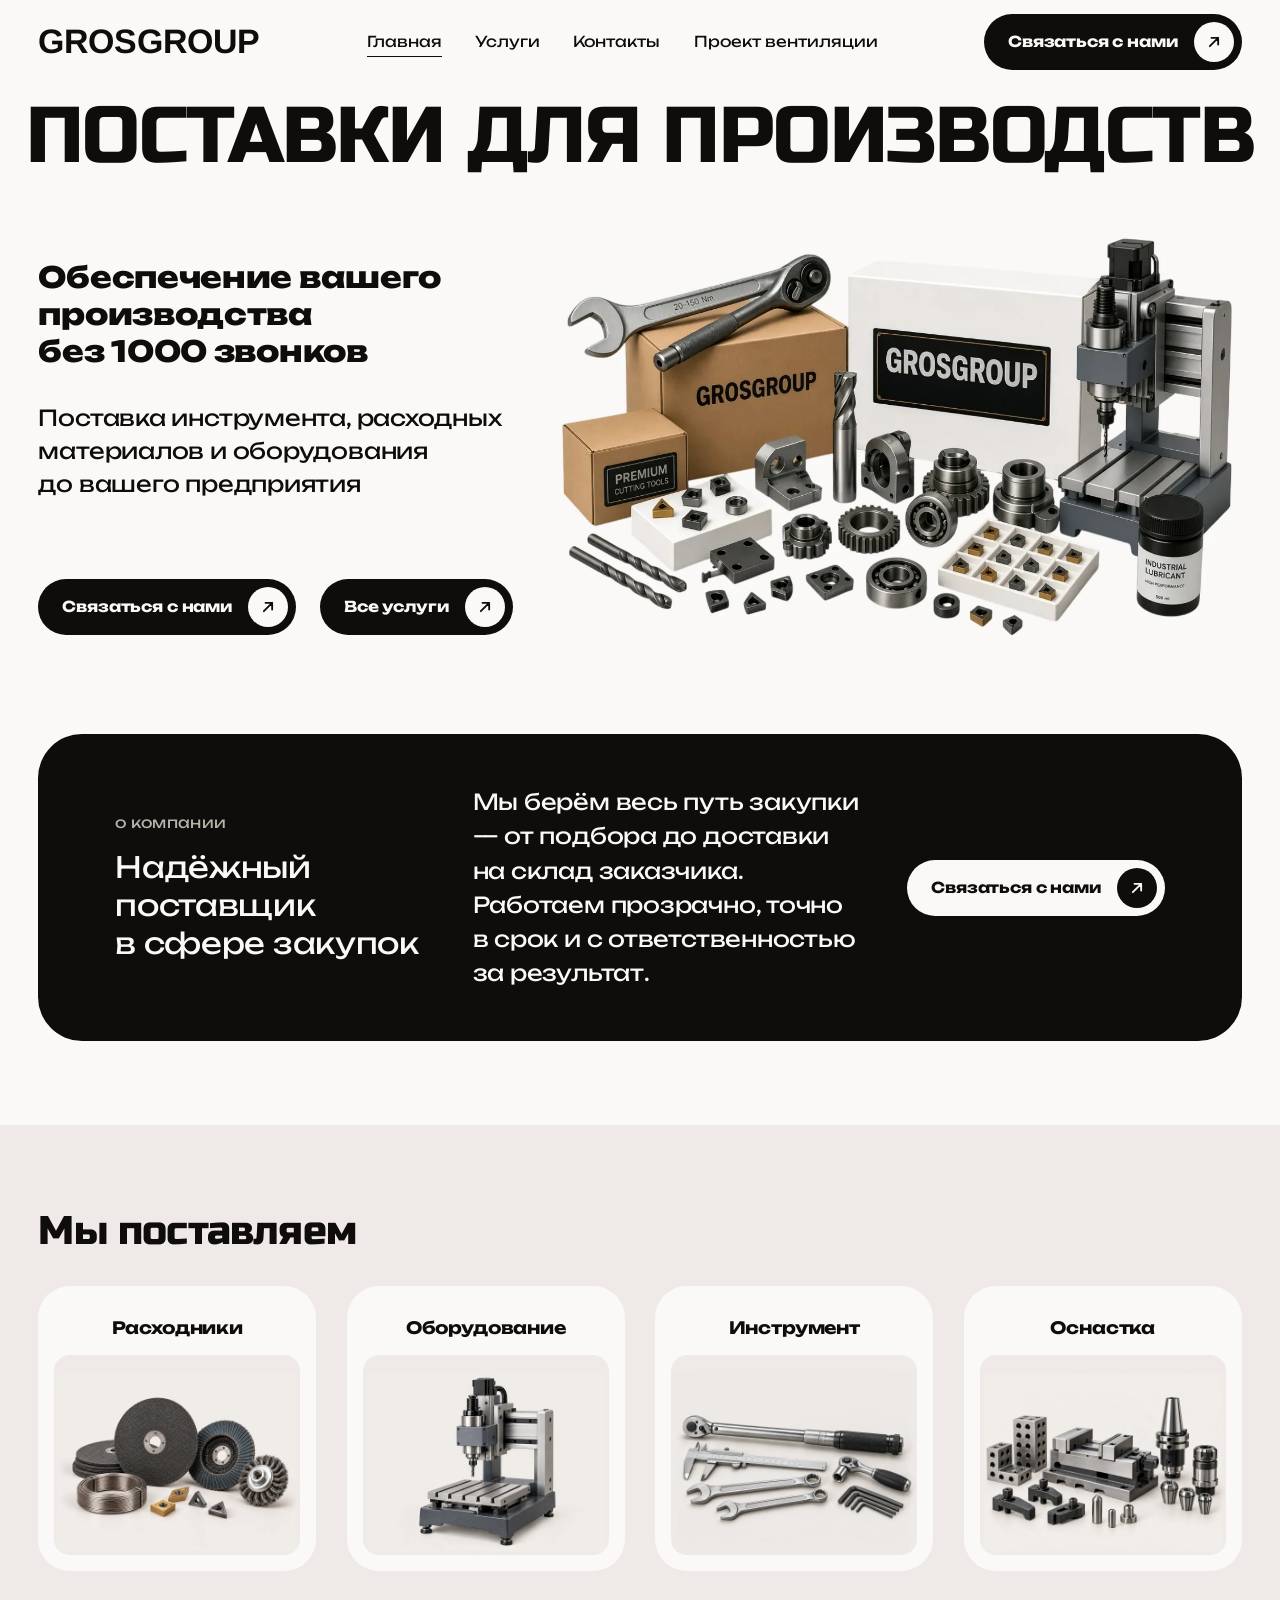
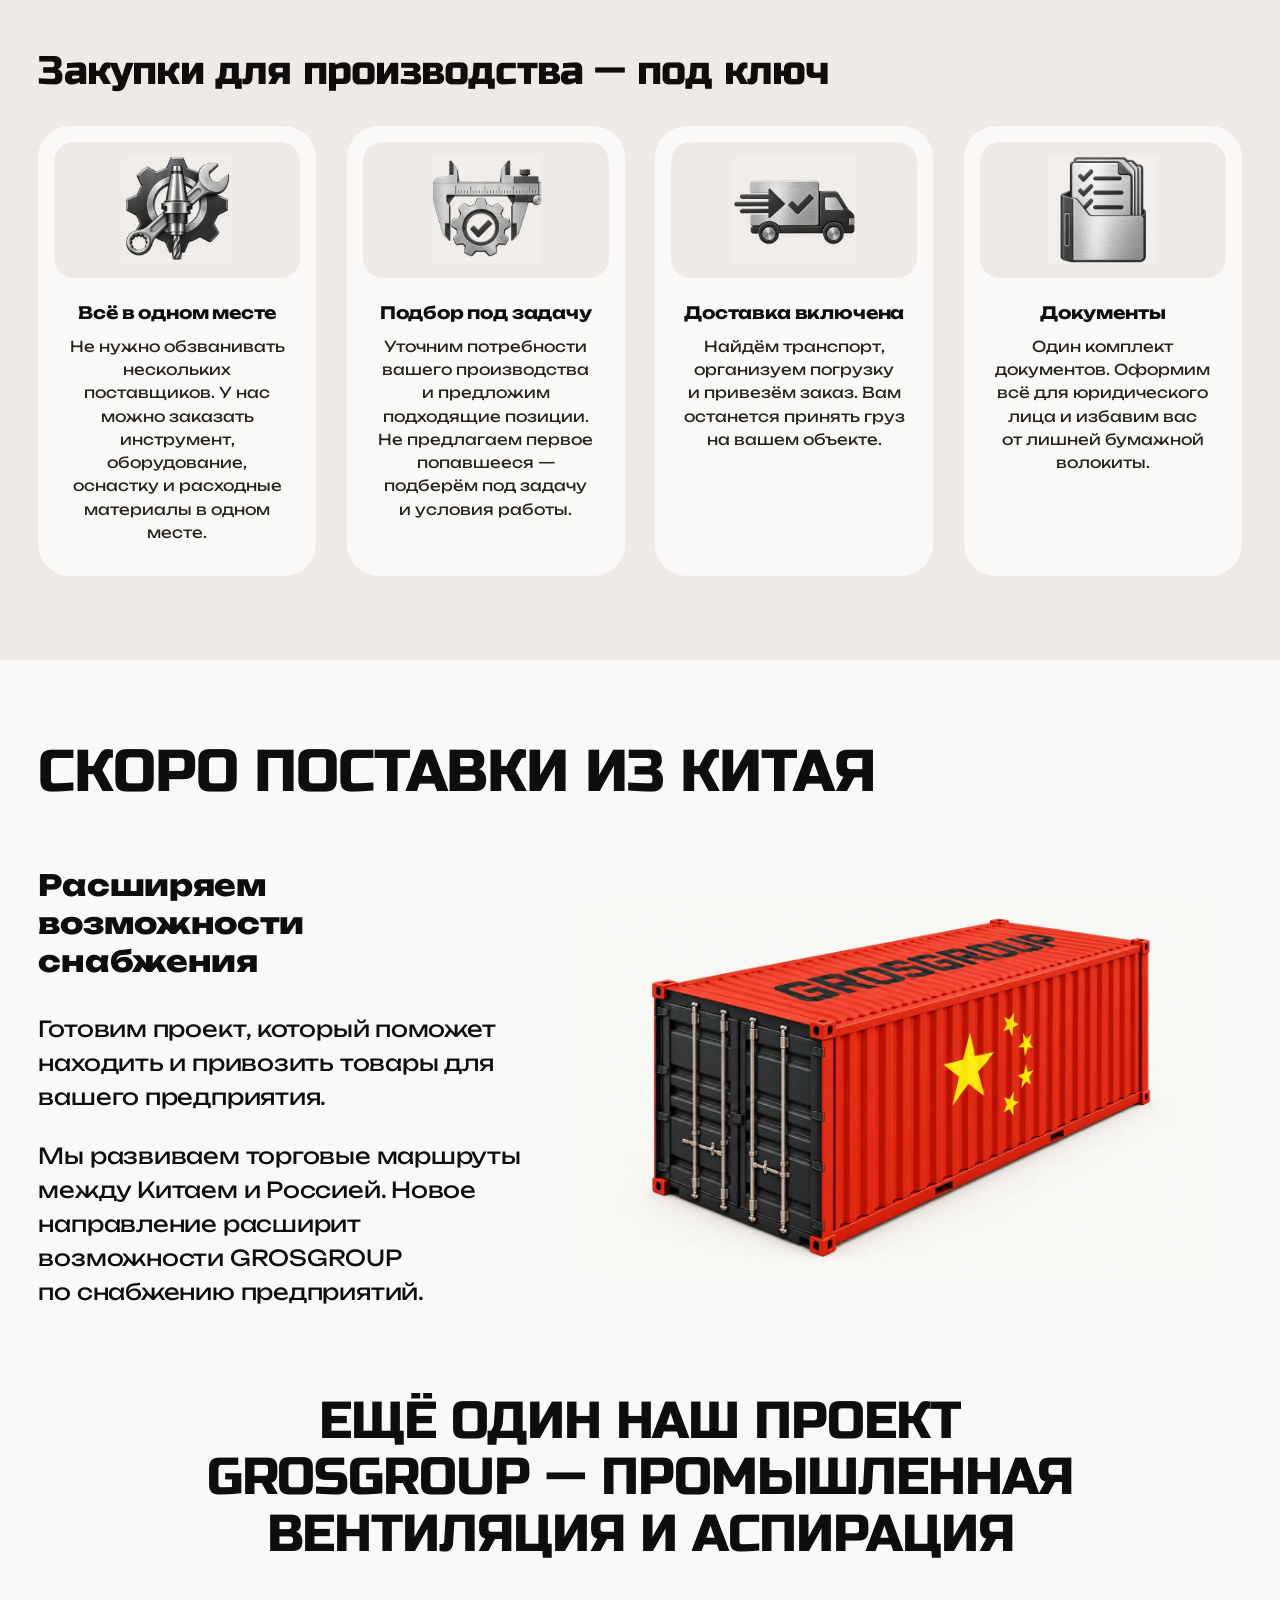
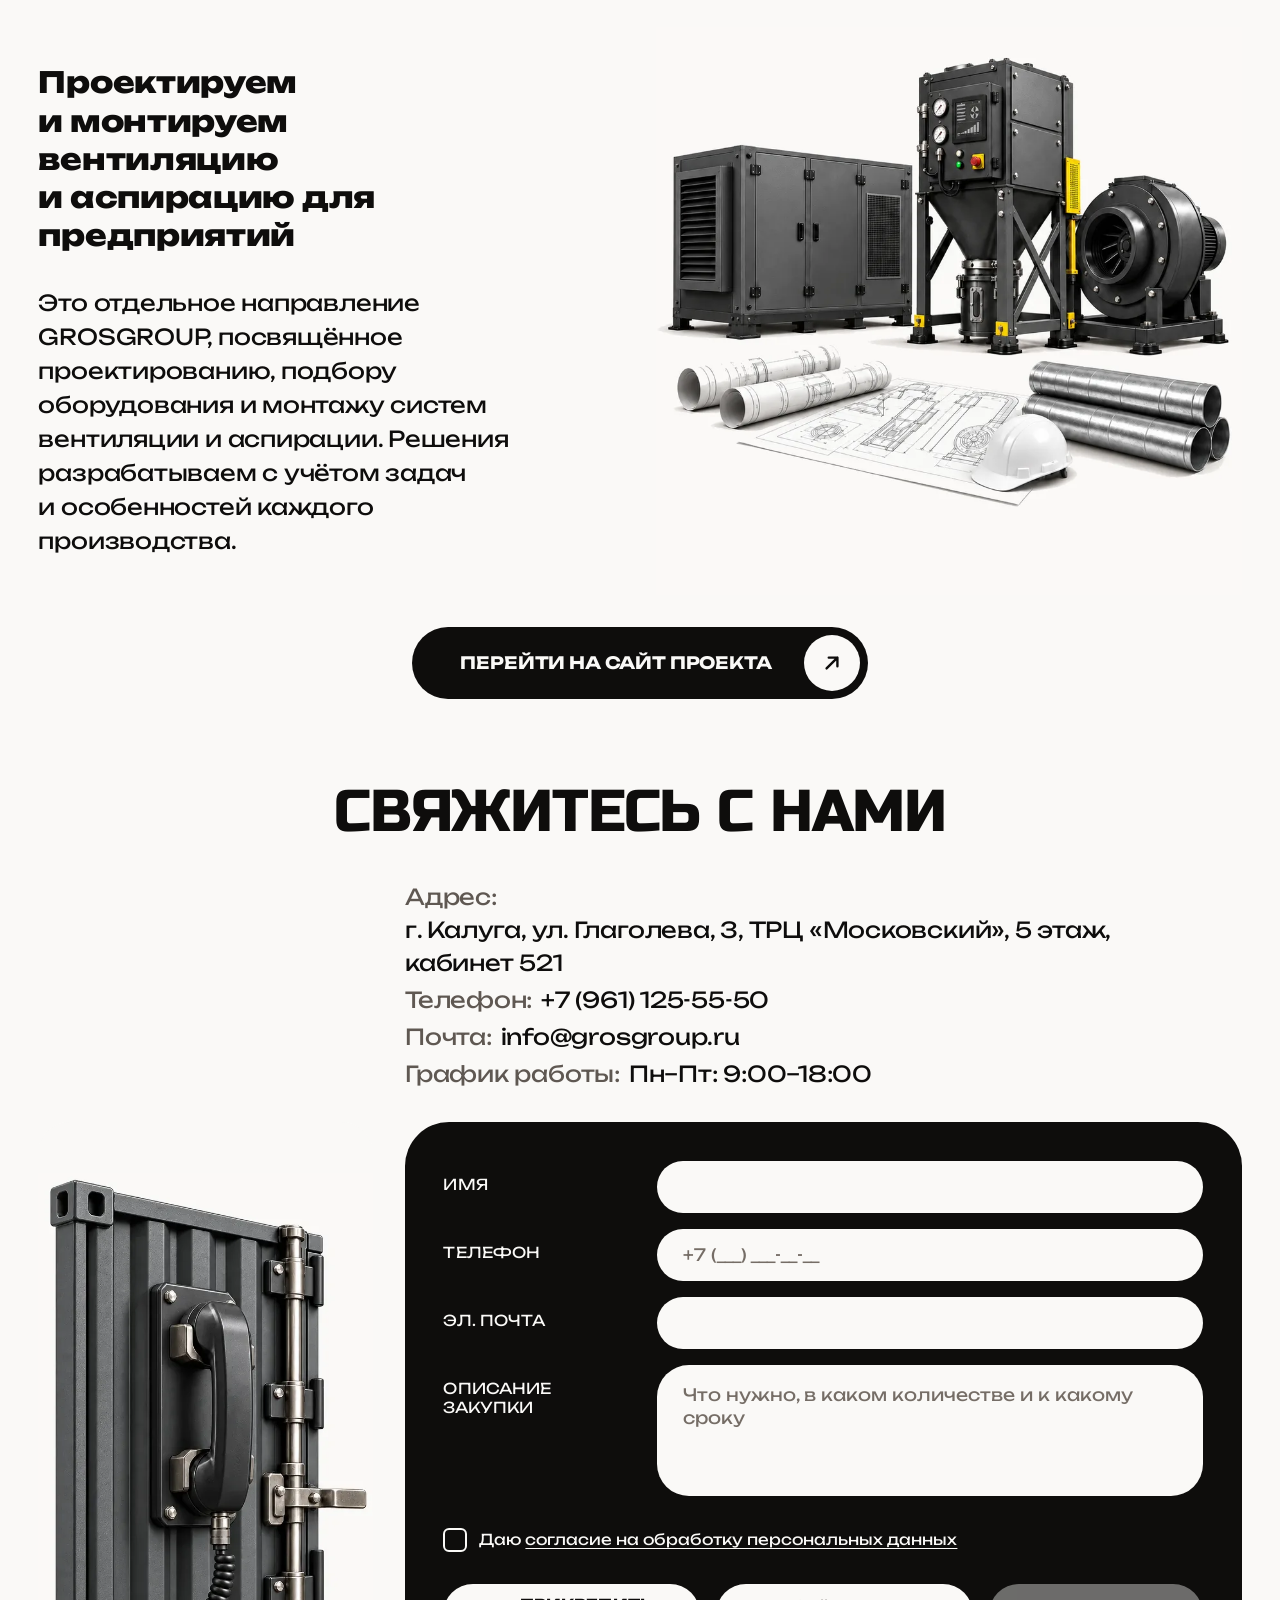
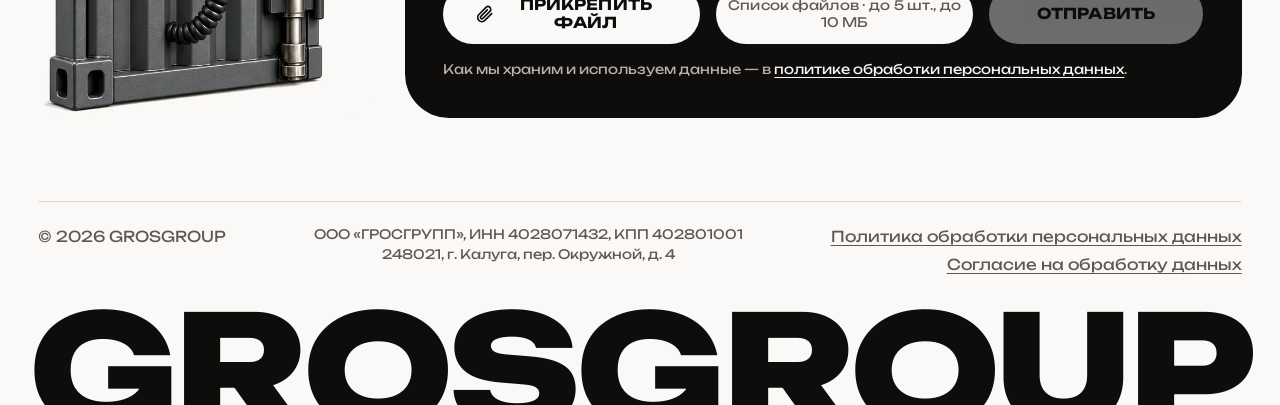
==== commit 25f36ea1: "Заголовки секций — Russo One; своя полоса прокрутки - Russo One 400 (OFL 1.1, @fontsource/russo-one " ====
--- a/index.html
+++ b/index.html
@@ -44,6 +44,7 @@
   }
   </script>
   <link rel="icon" href="assets/img/favicon.svg" type="image/svg+xml">
+  <link rel="preload" href="assets/fonts/russo-one-cyrillic-400-normal.woff2" as="font" type="font/woff2" crossorigin>
   <link rel="preload" href="assets/fonts/arimo-latin-700-normal.woff2" as="font" type="font/woff2" crossorigin>
   <link rel="preload" href="assets/fonts/unbounded-cyrillic-800-normal.woff2" as="font" type="font/woff2" crossorigin>
   <link rel="preload" href="assets/fonts/unbounded-cyrillic-700-normal.woff2" as="font" type="font/woff2" crossorigin>
--- a/assets/css/style.css
+++ b/assets/css/style.css
@@ -16,6 +16,9 @@
 @font-face{font-family:"Unbounded";font-style:normal;font-weight:700;font-display:swap;src:url(../fonts/unbounded-latin-700-normal.woff2) format("woff2");unicode-range:U+0000-00FF,U+0131,U+0152-0153,U+02BB-02BC,U+02C6,U+02DA,U+02DC,U+0304,U+0308,U+0329,U+2000-206F,U+20AC,U+2122,U+2191,U+2193,U+2212,U+2215,U+FEFF,U+FFFD}
 @font-face{font-family:"Unbounded";font-style:normal;font-weight:800;font-display:swap;src:url(../fonts/unbounded-cyrillic-800-normal.woff2) format("woff2");unicode-range:U+0301,U+0400-045F,U+0490-0491,U+04B0-04B1,U+2116}
 @font-face{font-family:"Unbounded";font-style:normal;font-weight:800;font-display:swap;src:url(../fonts/unbounded-latin-800-normal.woff2) format("woff2");unicode-range:U+0000-00FF,U+0131,U+0152-0153,U+02BB-02BC,U+02C6,U+02DA,U+02DC,U+0304,U+0308,U+0329,U+2000-206F,U+20AC,U+2122,U+2191,U+2193,U+2212,U+2215,U+FEFF,U+FFFD}
+/* Russo One — акцентные заголовки; OFL 1.1, @fontsource/russo-one 5.3.0, лицензия в assets/fonts/russo-one-OFL.txt */
+@font-face{font-family:"Russo One";font-style:normal;font-weight:400;font-display:swap;src:url(../fonts/russo-one-cyrillic-400-normal.woff2) format("woff2");unicode-range:U+0301,U+0400-045F,U+0490-0491,U+04B0-04B1,U+2116}
+@font-face{font-family:"Russo One";font-style:normal;font-weight:400;font-display:swap;src:url(../fonts/russo-one-latin-400-normal.woff2) format("woff2");unicode-range:U+0000-00FF,U+0131,U+0152-0153,U+02BB-02BC,U+02C6,U+02DA,U+02DC,U+0304,U+0308,U+0329,U+2000-206F,U+20AC,U+2122,U+2191,U+2193,U+2212,U+2215,U+FEFF,U+FFFD}
 
 /* ---------- Токены ---------- */
 :root{
@@ -35,6 +38,7 @@
 
   --f-display:"Cy Grotesk Std Wide","Unbounded","Arial Black",system-ui,sans-serif;
   --f-text:var(--f-display);
+  --f-accent:"Russo One","Unbounded","Arial Black",system-ui,sans-serif; /* главные заголовки секций; у шрифта одно начертание */
   --f-logo:"Arimo",Arial,"Liberation Sans",sans-serif;
 
   /* шкала размеров ×1.25, верх — плавный */
@@ -71,6 +75,13 @@
 /* ---------- База ---------- */
 *,*::before,*::after{box-sizing:border-box}
 html{-webkit-text-size-adjust:100%;scroll-behavior:smooth;scroll-padding-top:calc(var(--header-h) + 8px)}
+/* Полоса прокрутки: бегунок 10px цвета текста, скругление 12px, дорожки и стрелок нет.
+   Chromium и Safari — ::-webkit-scrollbar; Firefox ширину в пикселях не задаёт — тонкая полоса того же цвета */
+::-webkit-scrollbar{width:10px;height:10px;background:transparent}
+::-webkit-scrollbar-track,::-webkit-scrollbar-track-piece,::-webkit-scrollbar-corner{background:transparent;border:0;box-shadow:none}
+::-webkit-scrollbar-thumb{background:var(--c-ink);border-radius:12px}
+::-webkit-scrollbar-button{display:none;width:0;height:0}
+@supports not selector(::-webkit-scrollbar){html{scrollbar-width:thin;scrollbar-color:var(--c-ink) transparent}}
 body{margin:0;background:var(--c-bg);color:var(--c-ink);font:400 var(--fs-m)/1.6 var(--f-text);-webkit-font-smoothing:antialiased;text-rendering:optimizeLegibility;overflow-x:clip}
 img{display:block;max-width:100%;height:auto}
 figure{margin:0}
@@ -153,7 +164,7 @@
 /* ---------- Hero ---------- */
 .hero{padding-bottom:var(--section)}
 .hero__media{overflow:hidden}
-.hero__title{padding-inline:clamp(12px,1.2vw,24px);font-size:clamp(2.5rem,4.72vw,7.5rem);text-align:center;white-space:nowrap;margin-top:clamp(4px,1vw,16px)}
+.hero__title{padding-inline:clamp(12px,1.2vw,24px);font-size:clamp(3.25rem,6.2vw,9.8rem);text-align:center;white-space:nowrap;margin-top:clamp(4px,1vw,16px)}
 .hero__grid{display:grid;grid-template-columns:repeat(12,minmax(0,1fr));gap:var(--s-6);align-items:center;margin-top:clamp(var(--s-6),4vw,var(--s-9))}
 .hero__copy{grid-column:1 / span 5;display:flex;flex-direction:column;align-self:stretch;padding-block:var(--s-6) var(--s-4)}
 .hero__lead{font:800 var(--fs-xl)/1.25 var(--f-display);letter-spacing:-.01em;max-width:20ch}
@@ -161,7 +172,7 @@
 .hero__actions{display:flex;flex-wrap:wrap;gap:var(--s-4) var(--s-5);margin-top:auto;padding-top:var(--s-7)}
 .hero__media{grid-column:6 / -1}
 @media (max-width:960px){
-  .hero__title{white-space:normal;font-size:clamp(1.75rem,8.4vw,5.25rem);line-height:.98;text-align:left;padding-inline:var(--gutter)}
+  .hero__title{white-space:normal;font-size:clamp(2.25rem,11vw,6.9rem);line-height:.98;text-align:left;padding-inline:var(--gutter)}
   .hero__grid{grid-template-columns:1fr;gap:var(--s-5)}
   .hero__copy,.hero__media{grid-column:1 / -1}
   .hero__copy{padding-block:0}
@@ -256,6 +267,8 @@
 /* ---------- Китай, вентиляция ---------- */
 .section-display{font-size:var(--fs-display);text-wrap:balance}
 .section-display--center{text-align:center}
+/* Главные заголовки — Russo One: одно начертание 400, жирность не подделывается */
+.hero__title,.section-title,.section-display{font-family:var(--f-accent);font-weight:400;font-synthesis:none}
 .section-display--vent{font-size:clamp(1.75rem,.4rem + 3.6vw,3.6rem);text-align:center;line-height:1.08;max-width:19em;margin-inline:auto}
 /* На широких экранах — разбивка на 3 строки, как в макете */
 .br-wide{display:none}
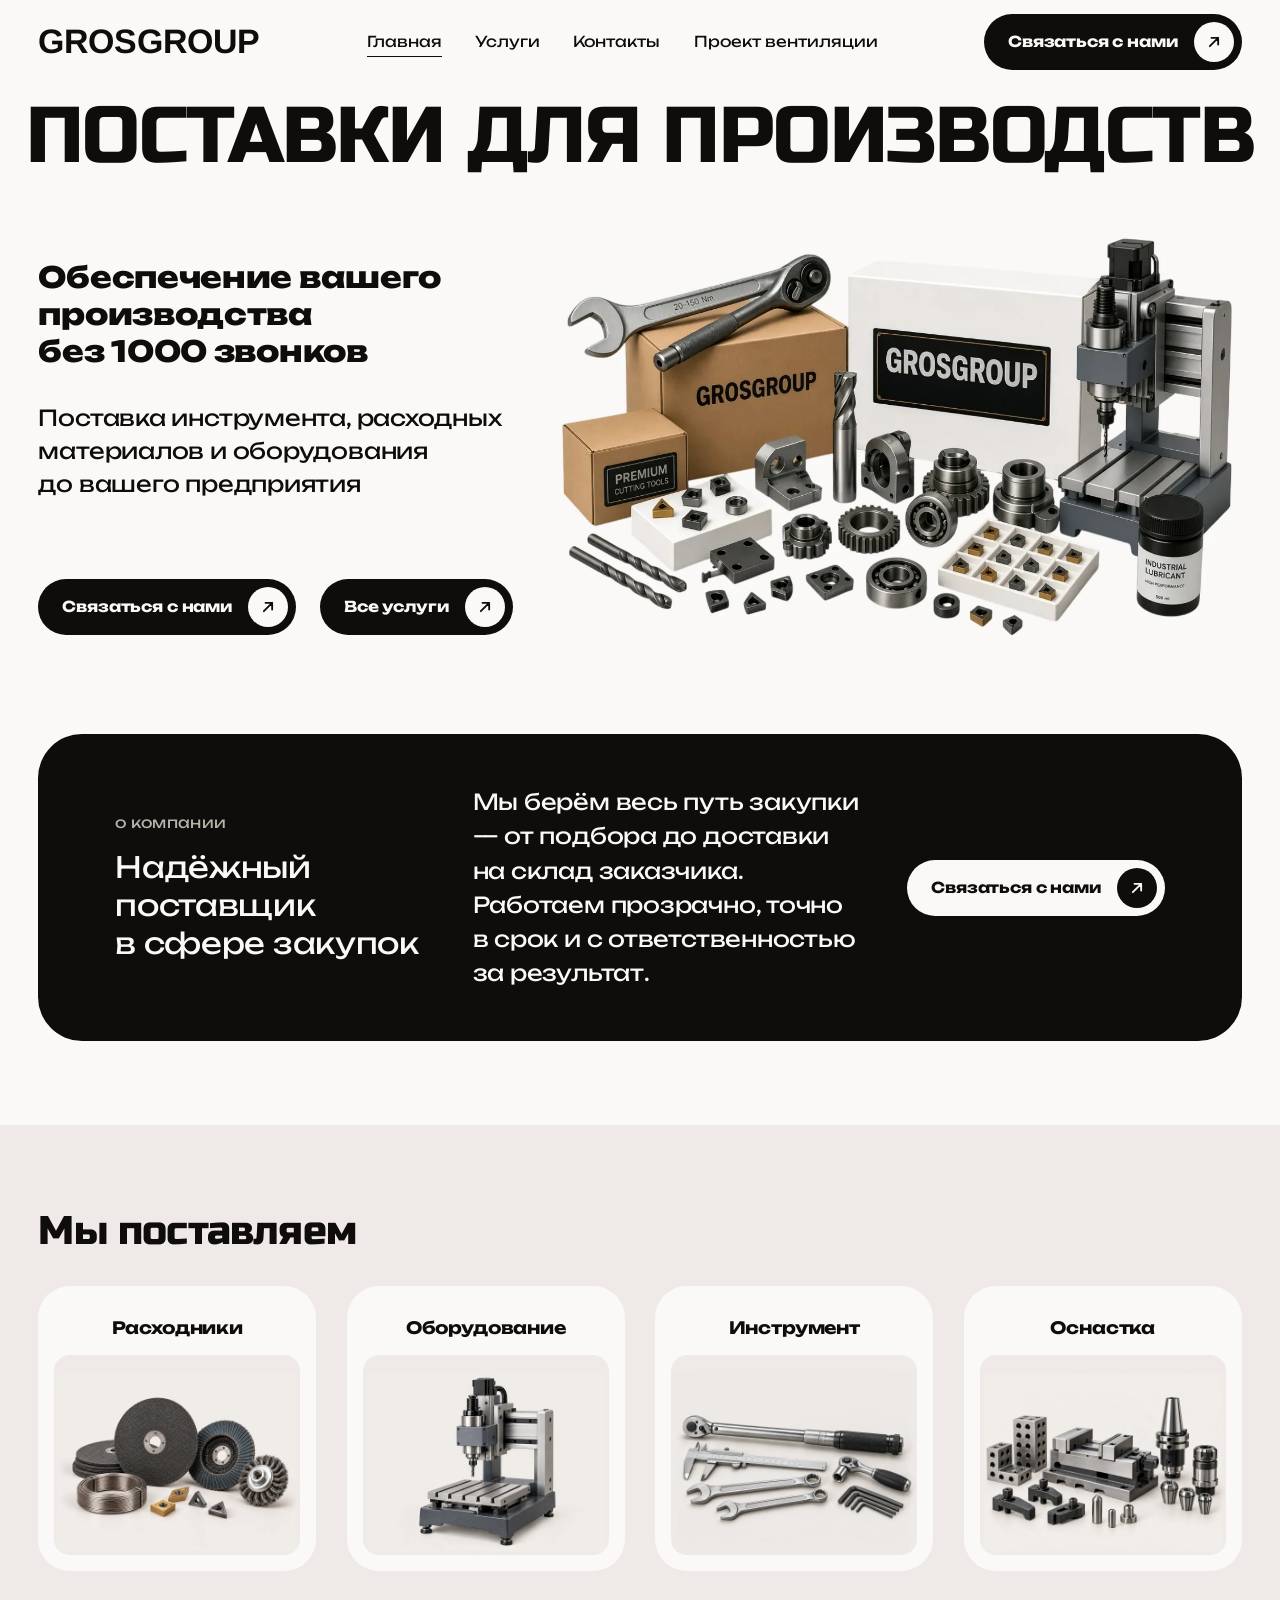
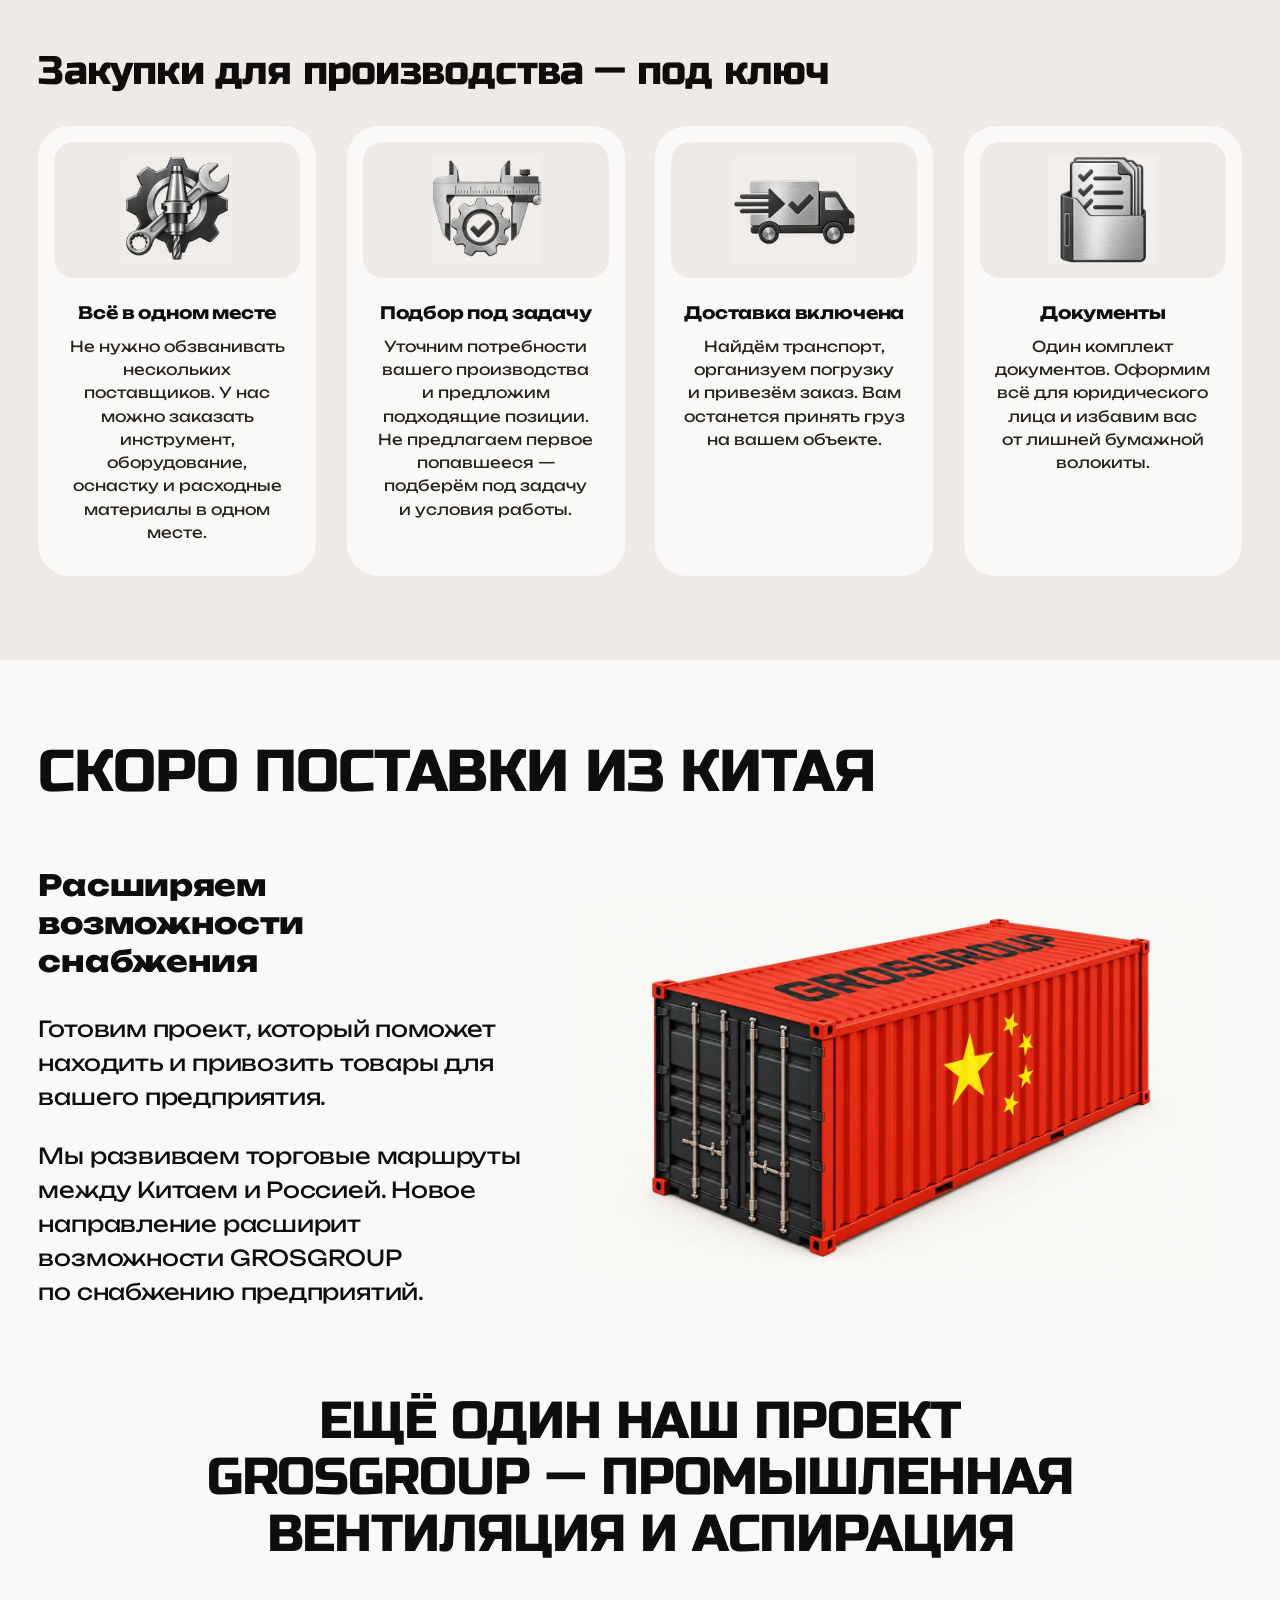
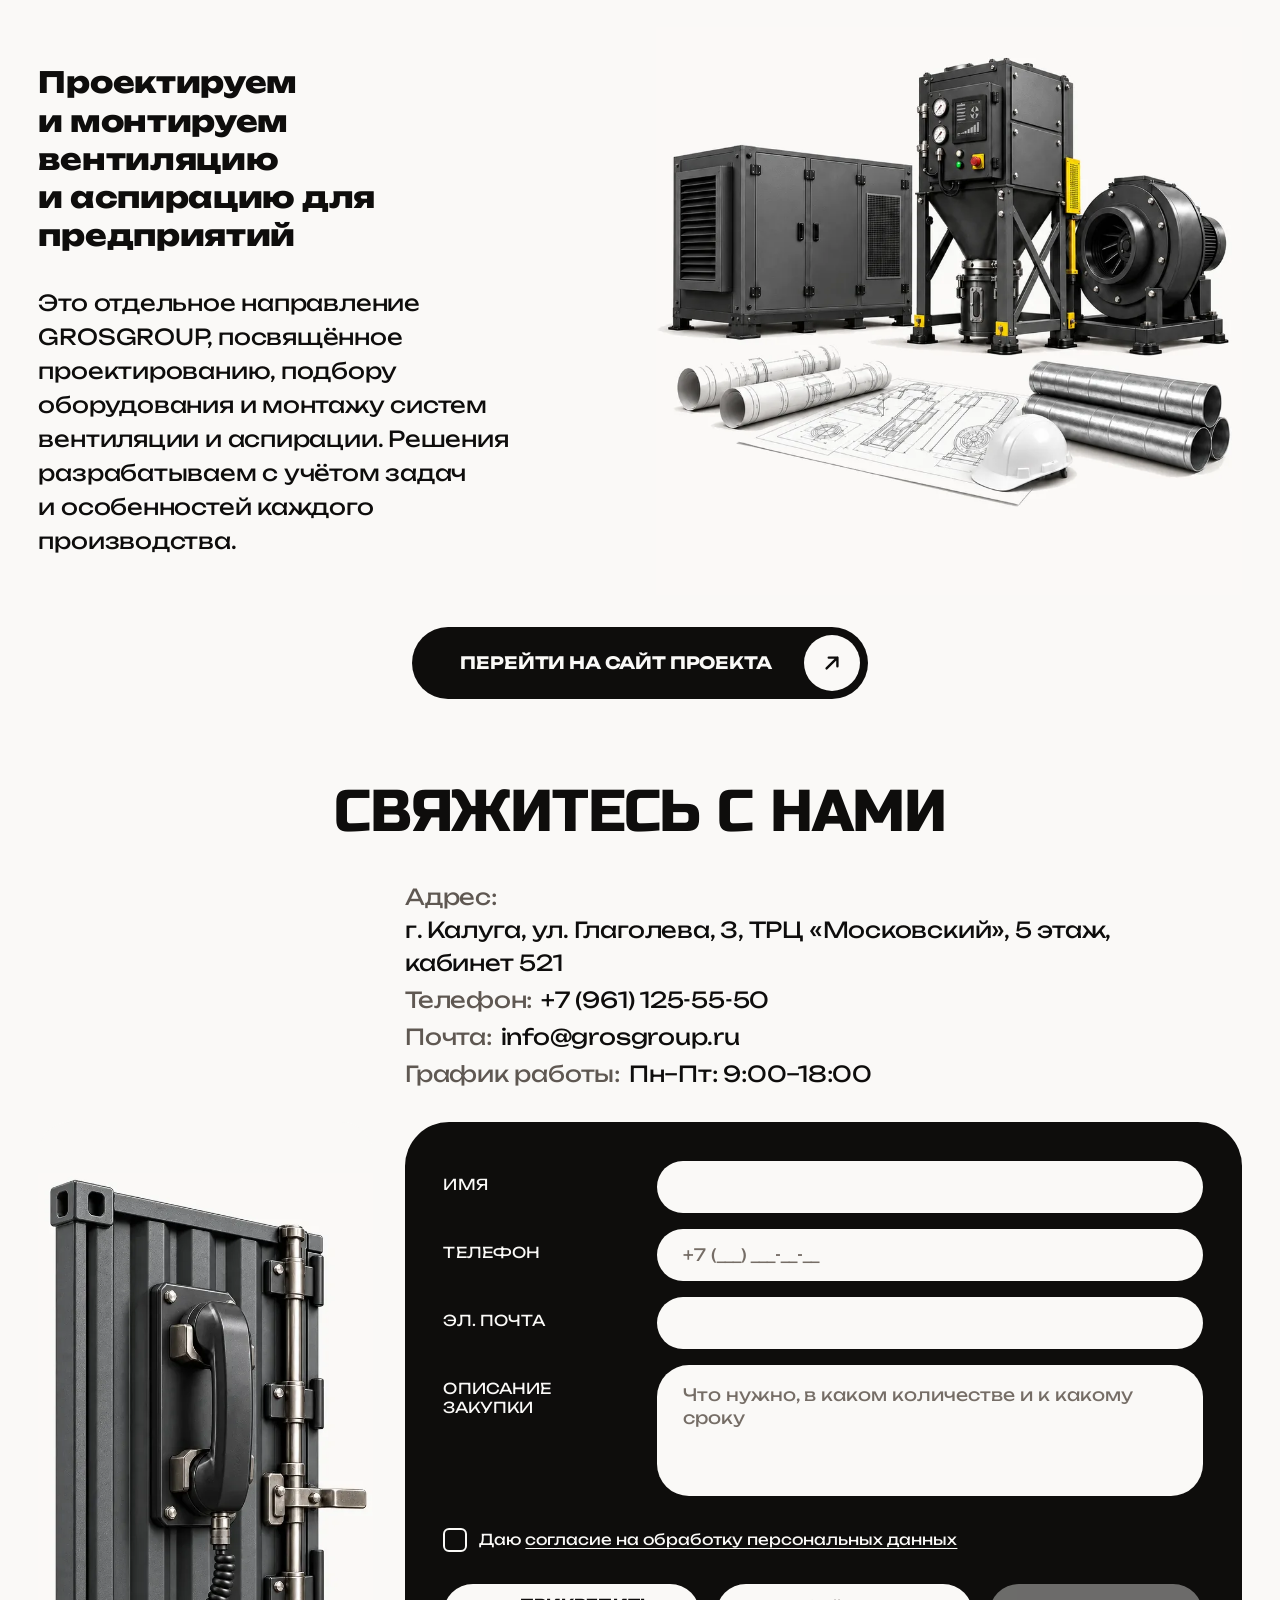
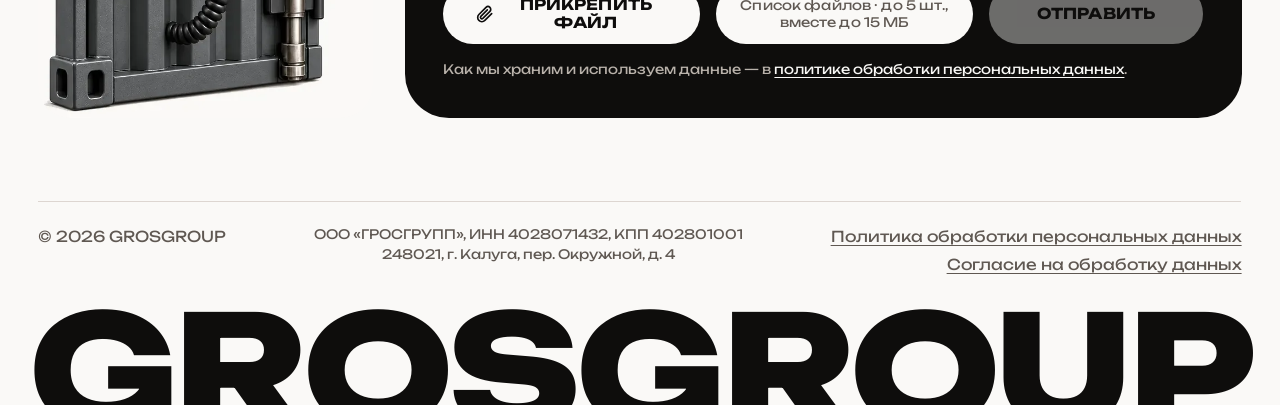
==== commit 3eec8a92: "Запуск на grosgroup.ru: PHP-обработчик заявок для хостинга reg.ru - api/lead.php: перенос server/lea" ====
--- a/index.html
+++ b/index.html
@@ -7,14 +7,14 @@
   <meta name="description" content="GROSGROUP берёт на себя весь путь закупки: подбор, доставка на склад заказчика, полный комплект документов для юридического лица. Расходники, оборудование, инструмент, оснастка.">
   <meta name="theme-color" content="#faf9f7">
   <!-- Базовый адрес сайта ниже меняет tools/set-domain.mjs -->
-  <link rel="canonical" href="https://pitcher2029-jpg.github.io/grosgroup-site/">
+  <link rel="canonical" href="https://grosgroup.ru/">
   <meta property="og:type" content="website">
   <meta property="og:site_name" content="GROSGROUP">
   <meta property="og:locale" content="ru_RU">
-  <meta property="og:url" content="https://pitcher2029-jpg.github.io/grosgroup-site/">
+  <meta property="og:url" content="https://grosgroup.ru/">
   <meta property="og:title" content="GROSGROUP — поставки для производств">
   <meta property="og:description" content="Обеспечение вашего производства без 1000 звонков.">
-  <meta property="og:image" content="https://pitcher2029-jpg.github.io/grosgroup-site/assets/img/og.jpg">
+  <meta property="og:image" content="https://grosgroup.ru/assets/img/og.jpg">
   <meta property="og:image:width" content="1200">
   <meta property="og:image:height" content="630">
   <meta property="og:image:alt" content="GROSGROUP — поставки для производств: инструмент, расходники, оборудование и оснастка">
@@ -25,8 +25,8 @@
     "@type": "LocalBusiness",
     "name": "GROSGROUP",
     "description": "Поставки инструмента, расходных материалов, оборудования и оснастки для производств: подбор, доставка, документы для юридического лица.",
-    "url": "https://pitcher2029-jpg.github.io/grosgroup-site/",
-    "image": "https://pitcher2029-jpg.github.io/grosgroup-site/assets/img/og.jpg",
+    "url": "https://grosgroup.ru/",
+    "image": "https://grosgroup.ru/assets/img/og.jpg",
     "telephone": "+7-961-125-55-50",
     "email": "info@grosgroup.ru",
     "address": {
@@ -243,7 +243,7 @@
         </div>
         <div class="vent__action" data-r>
           <!-- TODO: адрес сайта проекта вентиляции от заказчика -->
-          <a class="btn btn--dark btn--xl" href="#" data-todo="vent-url">Перейти на сайт проекта<span class="btn__icon"><svg><use href="#i-arrow"/></svg></span></a>
+          <a class="btn btn--dark btn--xl" href="https://gros-group.ru" target="_blank" rel="noopener">Перейти на сайт проекта<span class="btn__icon"><svg><use href="#i-arrow"/></svg></span></a>
         </div>
       </div>
     </section>
@@ -314,9 +314,9 @@
                   <svg class="pill__icon"><use href="#i-clip"/></svg>Прикрепить файл
                 </label>
                 <input class="sr-only" id="f-files" name="files" type="file" multiple accept=".pdf,.doc,.docx,.xls,.xlsx,.csv,.txt,.png,.jpg,.jpeg,.dwg,.zip" aria-describedby="f-files-hint">
-                <span class="sr-only" id="f-files-hint">До 5 файлов, каждый до 10&nbsp;МБ: PDF, Word, Excel, CSV, изображения, DWG, ZIP</span>
+                <span class="sr-only" id="f-files-hint">До 5 файлов, каждый до 10&nbsp;МБ, вместе до 15&nbsp;МБ: PDF, Word, Excel, CSV, изображения, DWG, ZIP</span>
                 <div class="pill pill--files" id="file-list" aria-live="polite">
-                  <span class="files__empty">Список файлов · до 5 шт., до 10&nbsp;МБ</span>
+                  <span class="files__empty">Список файлов · до&nbsp;5&nbsp;шт., вместе до&nbsp;15&nbsp;МБ</span>
                 </div>
                 <button class="pill pill--btn pill--submit" type="submit">
                   <span class="pill__text">Отправить</span>
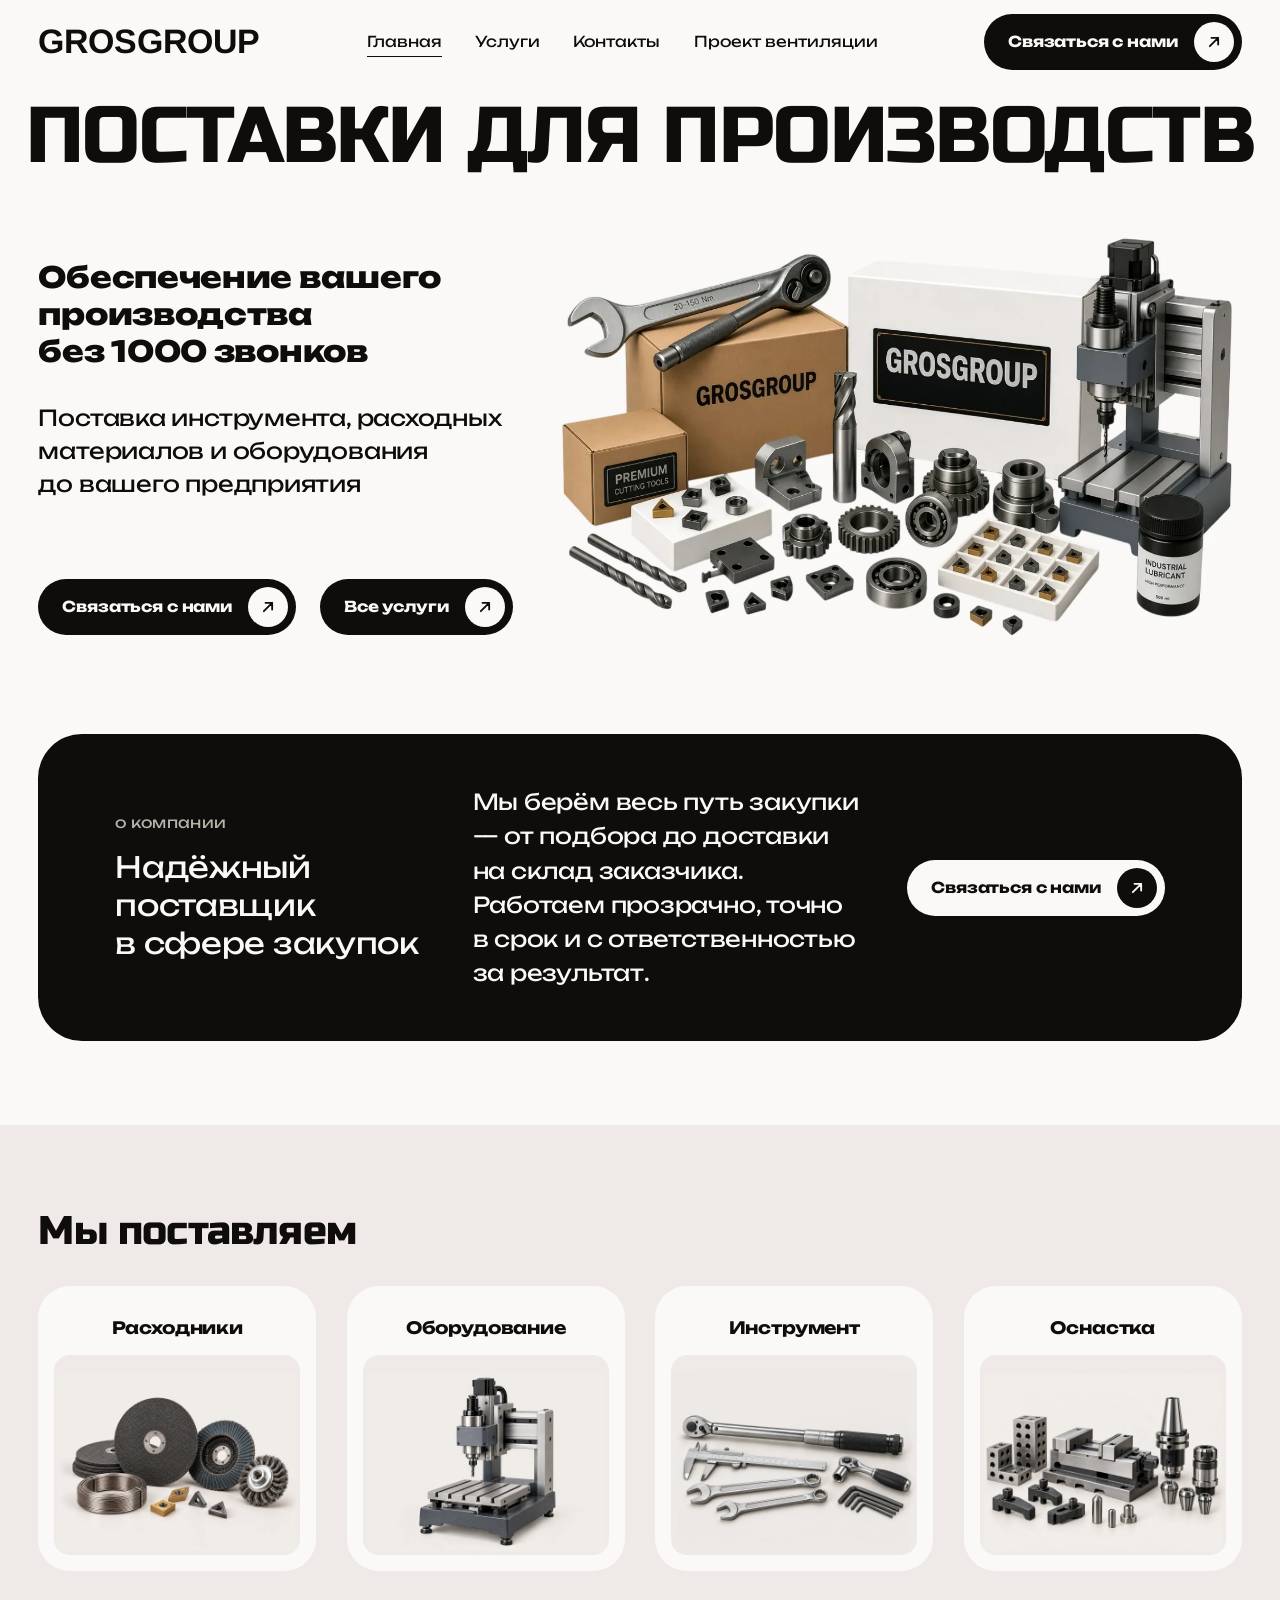
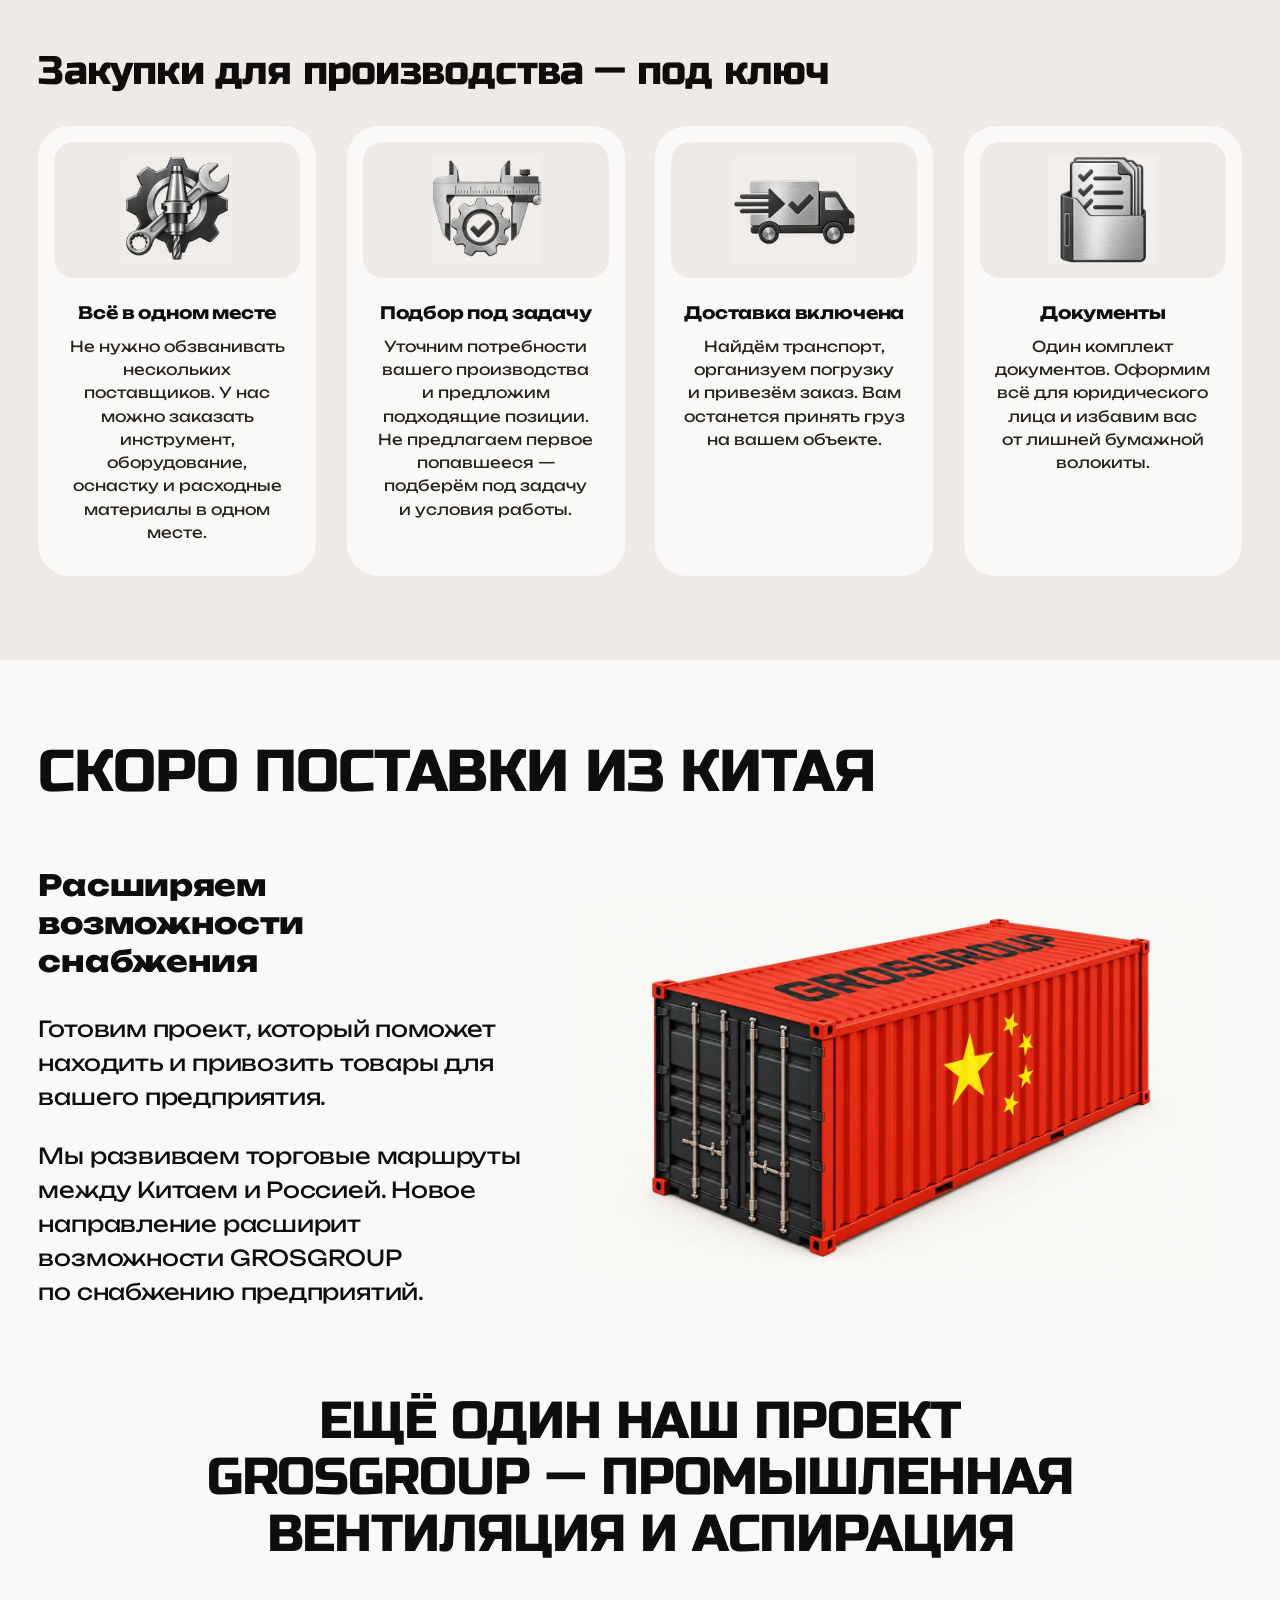
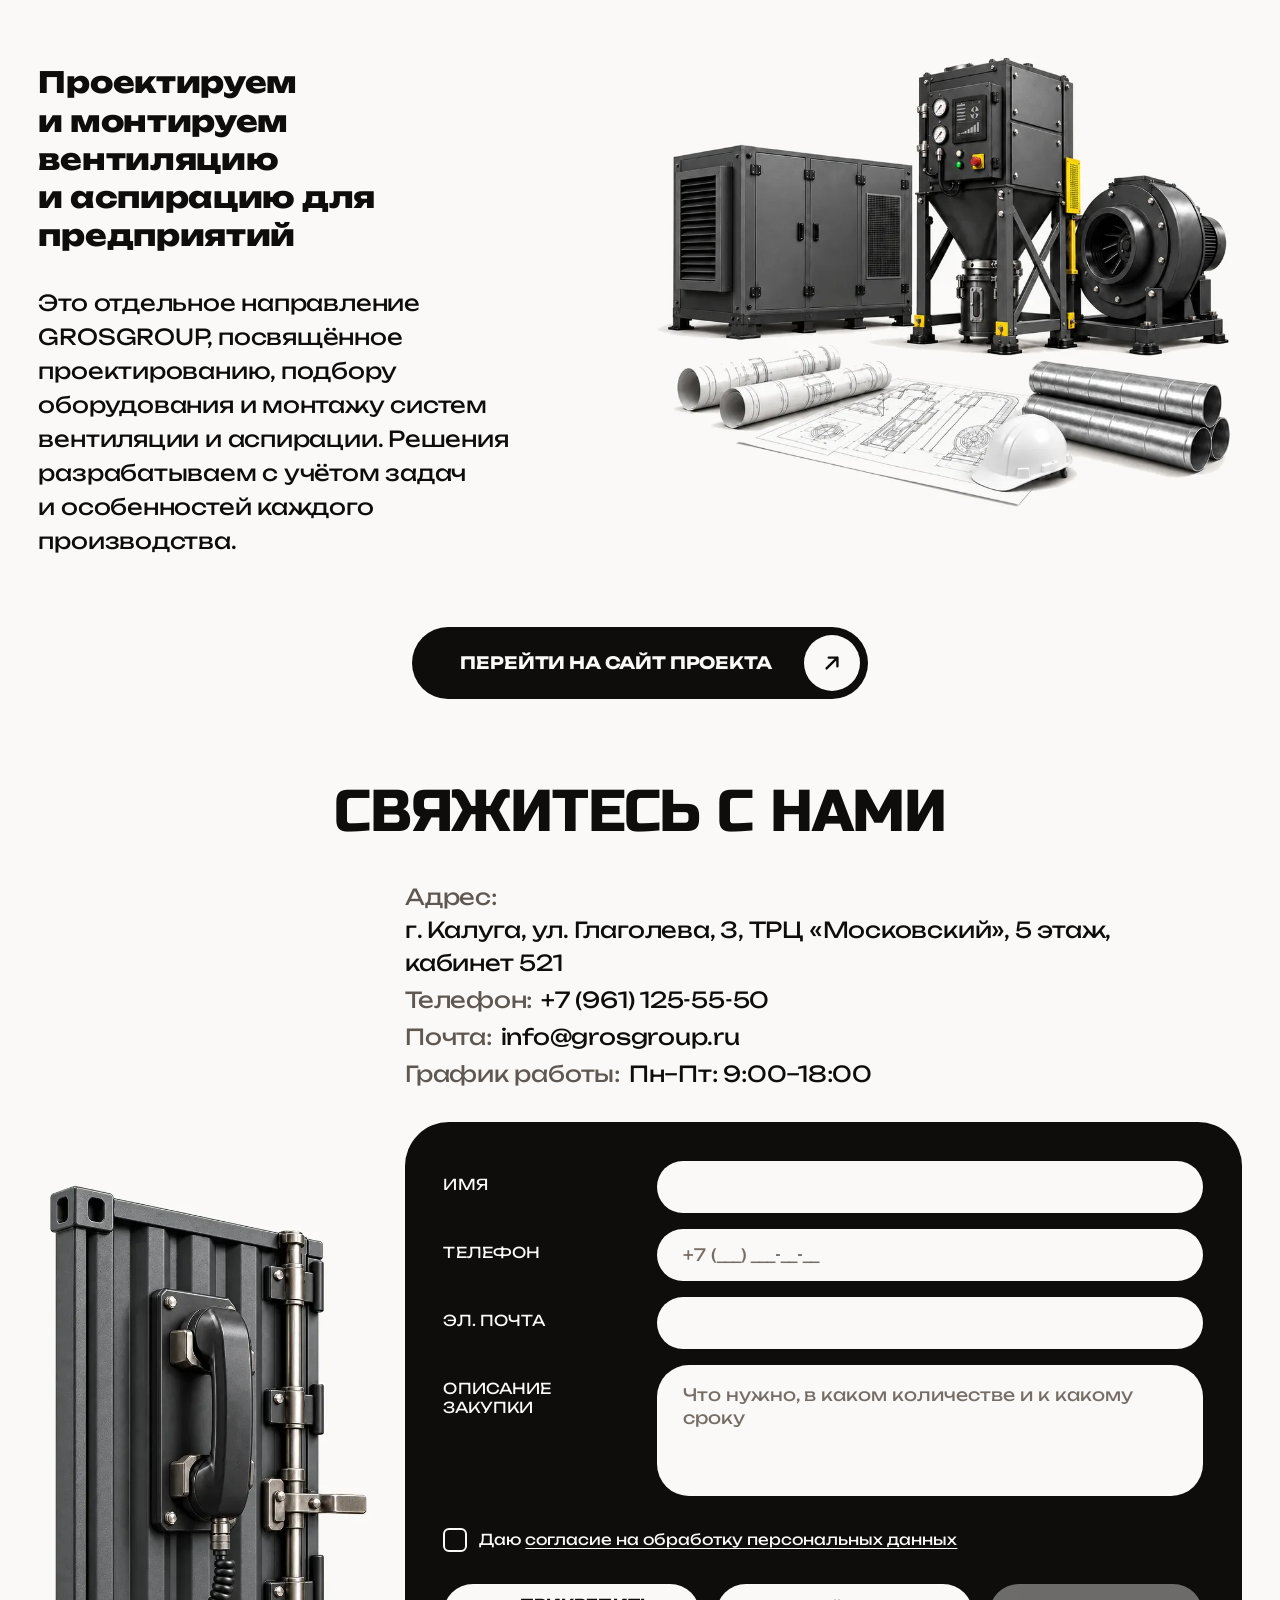
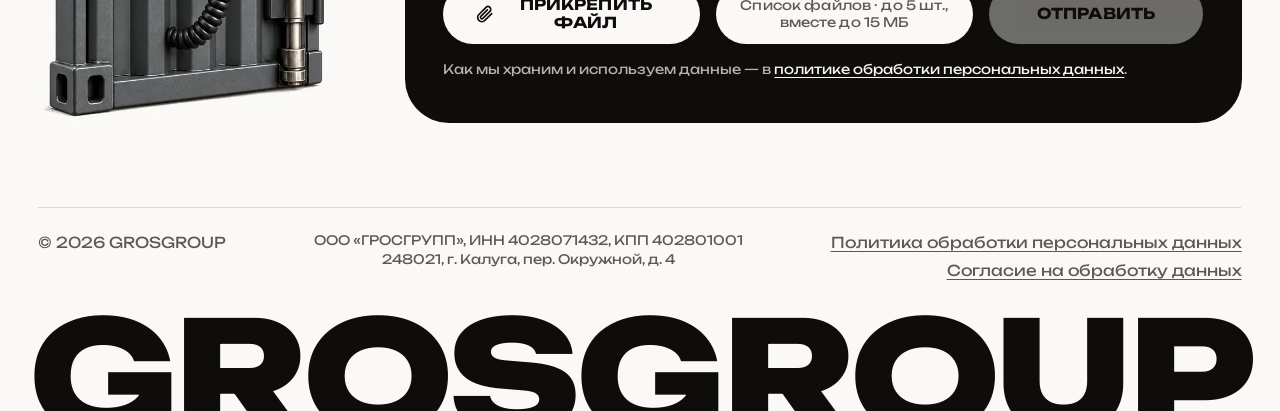
==== commit d924d818: "Форма: прикреплённые файлы чипами под строкой о политике Чипы лежат абсолютным слоем в нижнем отступ" ====
--- a/index.html
+++ b/index.html
@@ -324,6 +324,8 @@
               </div>
               <p class="form__error" id="form-error" role="alert" hidden></p>
               <p class="form__note">Как мы храним и&nbsp;используем данные — в&nbsp;<a href="privacy.html">политике обработки персональных данных</a>.</p>
+              <!-- Прикреплённые файлы: слой поверх нижнего отступа формы, вёрстку не сдвигает -->
+              <ul class="form__files" id="file-chips" aria-label="Прикреплённые файлы" hidden></ul>
 
               <div class="form__done" hidden>
                 <h3 class="form__done-title" tabindex="-1">Заявка принята</h3>
--- a/assets/css/style.css
+++ b/assets/css/style.css
@@ -312,7 +312,8 @@
 .contacts__list a{text-decoration:none;background:linear-gradient(currentColor,currentColor) 0 100% / 0 1px no-repeat;transition:background-size var(--t-el) var(--ease-out)}
 .contacts__list a:hover{background-size:100% 1px}
 
-.form{position:relative;margin-top:var(--s-6);padding:clamp(var(--s-5),3vw,var(--s-7)) clamp(var(--s-4),3vw,var(--s-7));background:var(--c-ink);color:var(--c-on-ink);border-radius:var(--r-xl)}
+/* --form-px — боковой отступ формы; снизу запас под ряд чипов файлов (.form__files): 8 + 28 + 8 px */
+.form{--form-px:clamp(var(--s-4),3vw,var(--s-7));position:relative;margin-top:var(--s-6);padding:clamp(var(--s-5),3vw,var(--s-7)) var(--form-px) max(clamp(var(--s-5),3vw,var(--s-7)),44px);background:var(--c-ink);color:var(--c-on-ink);border-radius:var(--r-xl)}
 .form :focus-visible{outline-color:var(--c-on-ink)}
 .form__fields{display:grid;gap:var(--s-4)}
 .field{display:grid;grid-template-columns:minmax(150px,1fr) 3fr;gap:var(--s-2) var(--s-6);align-items:start}
@@ -351,14 +352,27 @@
 #f-files:focus-visible + .pill--files{outline:3px solid var(--c-on-ink);outline-offset:3px}
 /* отдельным правилом: без поддержки :has() браузер отбросил бы и соседний селектор */
 label.pill--btn:has(+ #f-files:focus-visible){outline:3px solid var(--c-on-ink);outline-offset:3px}
-.pill--files{flex-wrap:wrap;justify-content:flex-start;gap:var(--s-2);padding:var(--s-2) var(--s-3);text-transform:none;font:400 var(--fs-xs)/1.3 var(--f-text);border-radius:var(--r-l);min-width:0}
-.files__empty{width:100%;text-align:center;color:var(--c-muted)}
-.file-chip{display:inline-flex;align-items:center;gap:var(--s-1);max-width:100%;padding:var(--s-1) var(--s-1) var(--s-1) var(--s-3);background:var(--c-surface);border-radius:var(--r-pill)}
-.file-chip__name{min-width:0;overflow:hidden;text-overflow:ellipsis;white-space:nowrap;max-width:16ch}
+.pill--files{padding:var(--s-2) var(--s-4);text-transform:none;font:400 var(--fs-xs)/1.3 var(--f-text);border-radius:var(--r-l);min-width:0}
+/* Итог по файлам — не больше 2 строк: плашка не растёт, полный текст — в title */
+.files__empty{display:-webkit-box;-webkit-box-orient:vertical;-webkit-line-clamp:2;overflow:hidden;width:100%;text-align:center;color:var(--c-muted)}
+.files__empty.is-sum{color:var(--c-ink)}
+/* Чипы файлов: под строкой о политике, в нижнем отступе формы; position:absolute без top — по месту в потоке,
+   поэтому ошибка формы над строкой сдвигает их вместе со строкой. Один ряд с прокруткой: высота не меняется */
+.form__files{position:absolute;left:var(--form-px);right:var(--form-px);z-index:2;display:flex;gap:var(--s-2);margin:var(--s-2) 0 0;padding:0;list-style:none;
+  overflow-x:auto;scrollbar-width:none;transition:opacity 1s var(--ease-io)}
+.form__files::-webkit-scrollbar{display:none}
+.form__files[hidden]{display:none}
+.form__files.is-leaving{opacity:0;pointer-events:none}
+.file-chip{flex:none;display:inline-flex;align-items:center;gap:var(--s-1);height:28px;max-width:min(240px,80%);padding:0 2px 0 var(--s-3);
+  background:var(--c-surface);color:var(--c-ink);border-radius:var(--r-pill);font:400 var(--fs-xs)/1 var(--f-text);animation:chipIn var(--t-el) var(--ease-out)}
+@keyframes chipIn{from{opacity:0;transform:translateY(4px)}}
+.file-chip__name{min-width:0;overflow:hidden;text-overflow:ellipsis;white-space:nowrap}
 .file-chip__size{flex:none;white-space:nowrap;color:var(--c-muted);font-variant-numeric:tabular-nums}
-.file-chip__rm{flex:none;display:grid;place-items:center;width:28px;height:28px;padding:0;border:0;border-radius:50%;background:transparent;cursor:pointer;font-size:14px}
+/* Кнопка 24 px, зона касания расширена псевдоэлементом */
+.file-chip__rm{position:relative;flex:none;display:grid;place-items:center;width:24px;height:24px;padding:0;border:0;border-radius:50%;background:transparent;color:inherit;cursor:pointer;font-size:12px}
+.file-chip__rm::after{content:"";position:absolute;inset:-8px -6px}
 .file-chip__rm:hover{background:var(--c-surface-2)}
-.file-chip__rm:focus-visible{outline:2px solid var(--c-ink);outline-offset:0}
+.file-chip__rm:focus-visible{outline:2px solid var(--c-ink);outline-offset:-2px}
 .pill--submit{min-width:200px;padding-inline:var(--s-7)}
 .pill--submit[aria-busy="true"]{cursor:progress;opacity:.75}
 /* Без согласия на обработку ПДн кнопка неактивна */
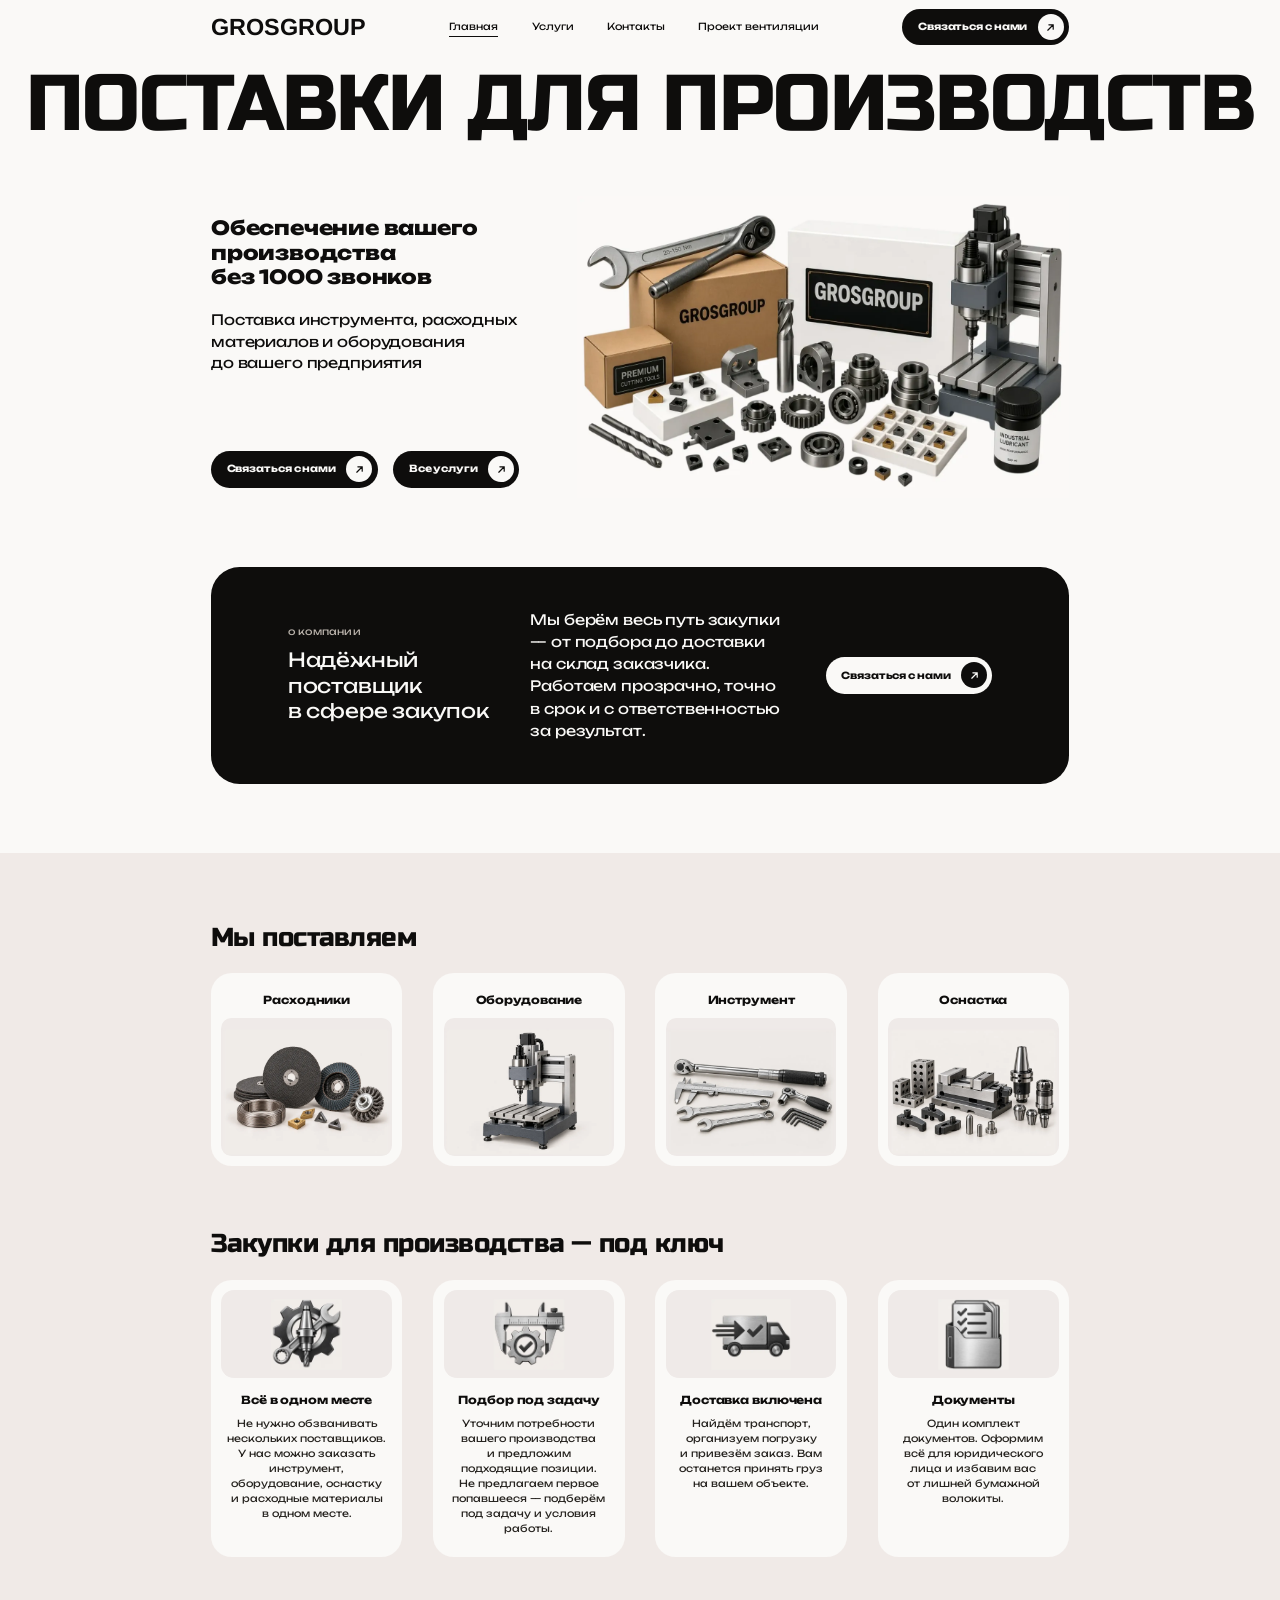
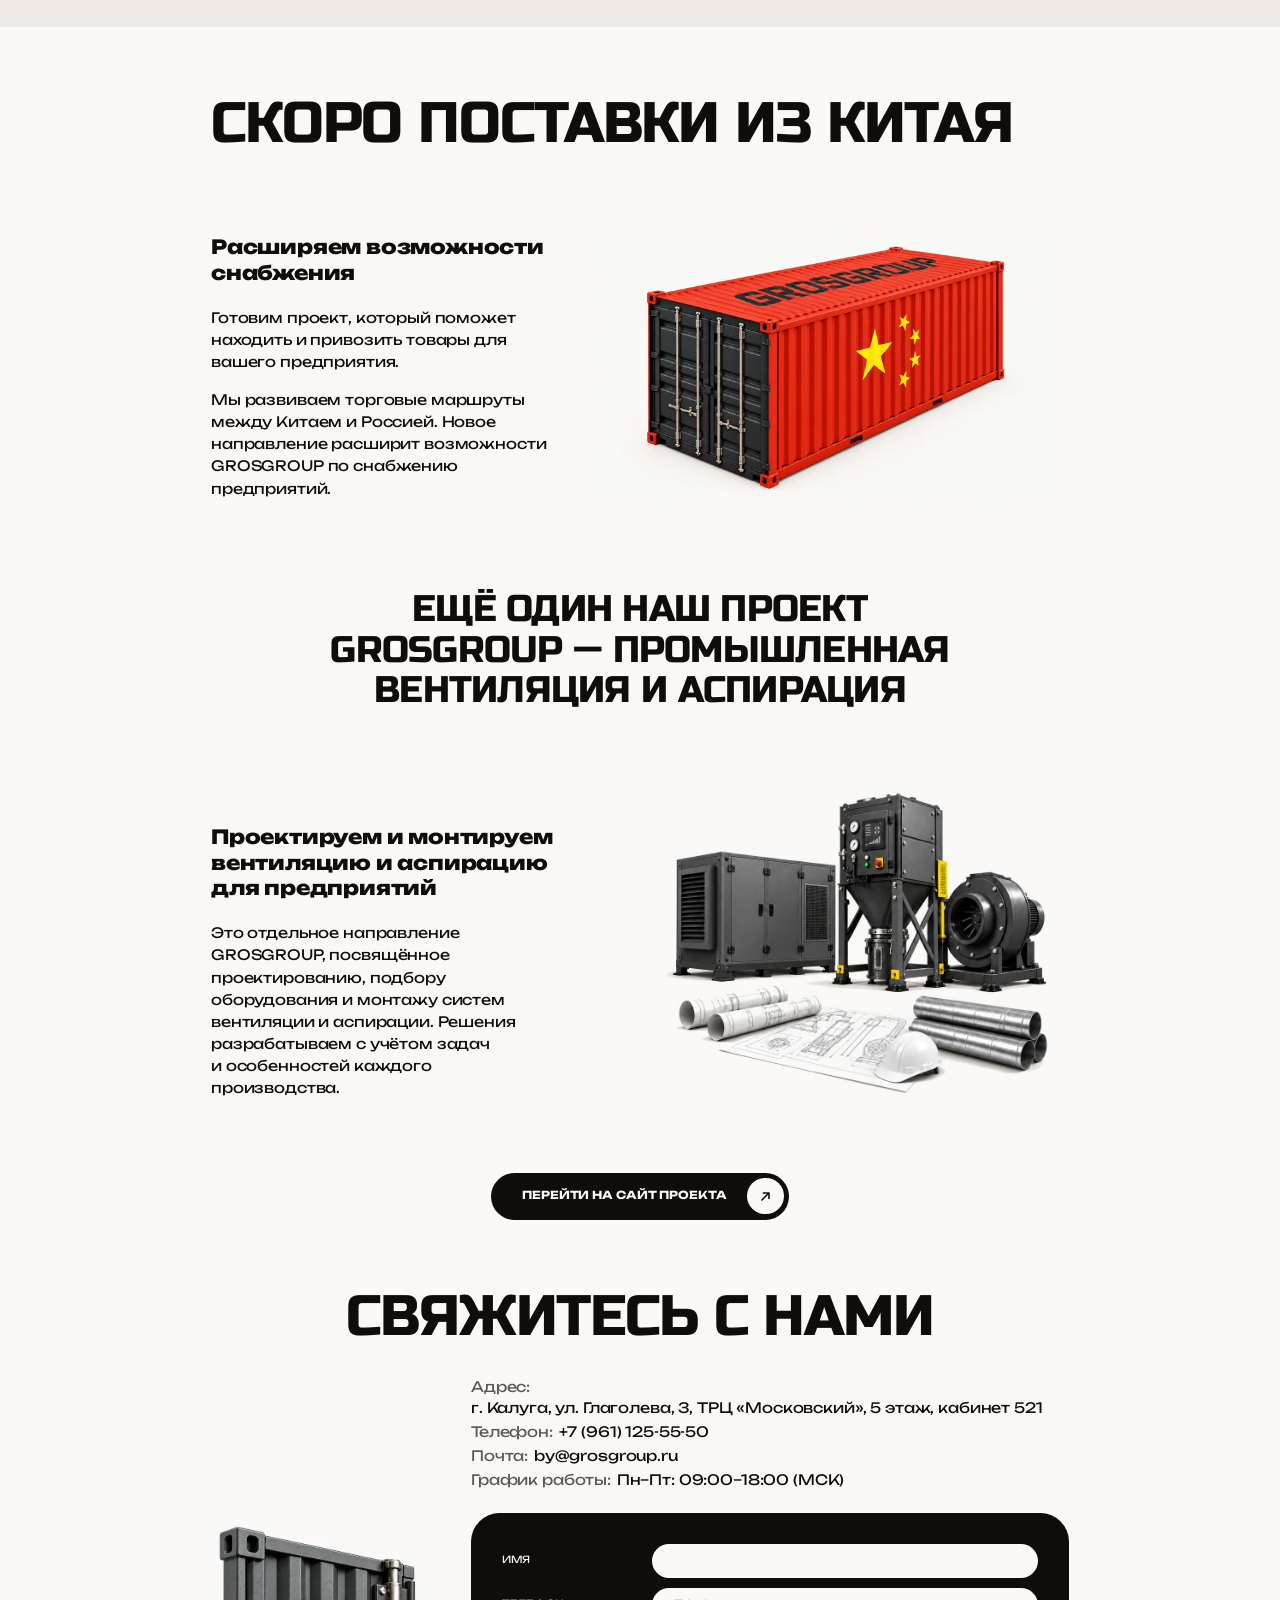
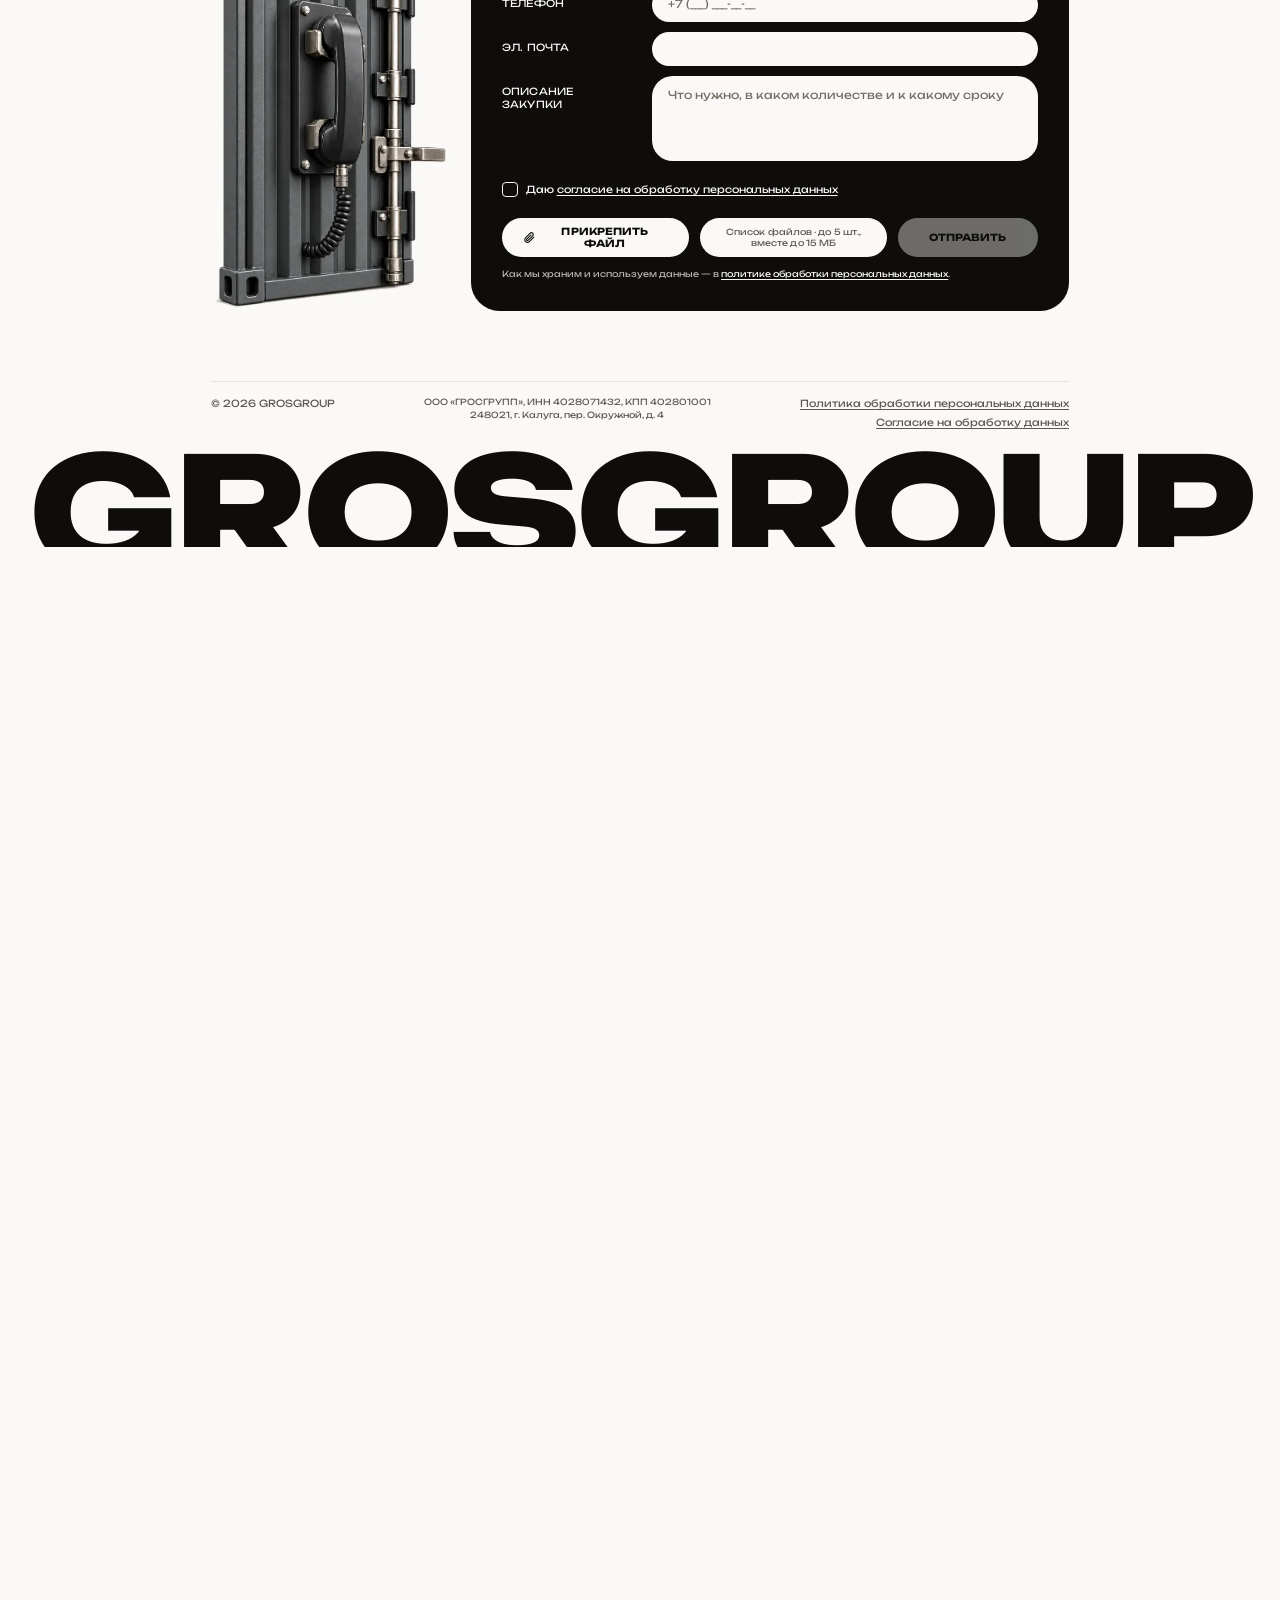
==== commit fe937a31: "Контакты: почта by@grosgroup.ru, график Пн–Пт 09:00–18:00 (МСК) Адрес info@ заменён на by@ во всех с" ====
--- a/index.html
+++ b/index.html
@@ -28,7 +28,7 @@
     "url": "https://grosgroup.ru/",
     "image": "https://grosgroup.ru/assets/img/og.jpg",
     "telephone": "+7-961-125-55-50",
-    "email": "info@grosgroup.ru",
+    "email": "by@grosgroup.ru",
     "address": {
       "@type": "PostalAddress",
       "streetAddress": "ул. Глаголева, 3, ТРЦ «Московский», 5 этаж, кабинет 521",
@@ -261,8 +261,8 @@
             <dl class="contacts__list" data-stagger>
               <div data-r><dt>Адрес:</dt><dd>г.&nbsp;Калуга, ул.&nbsp;Глаголева,&nbsp;3, ТРЦ «Московский», 5&nbsp;этаж, кабинет&nbsp;521</dd></div>
               <div data-r><dt>Телефон:</dt><dd><a href="tel:+79611255550">+7 (961) 125-55-50</a></dd></div>
-              <div data-r><dt>Почта:</dt><dd><a href="mailto:info@grosgroup.ru">info@grosgroup.ru</a></dd></div>
-              <div data-r><dt>График работы:</dt><dd>Пн–Пт: 9:00–18:00</dd></div>
+              <div data-r><dt>Почта:</dt><dd><a href="mailto:by@grosgroup.ru">by@grosgroup.ru</a></dd></div>
+              <div data-r><dt>График работы:</dt><dd>Пн–Пт: 09:00–18:00 (МСК)</dd></div>
             </dl>
 
             <form class="form" id="lead-form" novalidate data-r style="--d:200ms">
@@ -329,7 +329,7 @@
 
               <div class="form__done" hidden>
                 <h3 class="form__done-title" tabindex="-1">Заявка принята</h3>
-                <p class="form__done-text">Перезвоним в&nbsp;рабочее время: Пн–Пт, 9:00–18:00. Если вопрос срочный — звоните: <a href="tel:+79611255550">+7&nbsp;(961)&nbsp;125-55-50</a>.</p>
+                <p class="form__done-text">Перезвоним в&nbsp;рабочее время: Пн–Пт, 09:00–18:00 (МСК). Если вопрос срочный — звоните: <a href="tel:+79611255550">+7&nbsp;(961)&nbsp;125-55-50</a>.</p>
                 <button class="pill pill--btn" type="button" data-reset>Отправить ещё одну</button>
               </div>
             </form>
--- a/assets/css/style.css
+++ b/assets/css/style.css
@@ -22,10 +22,13 @@
 
 /* ---------- Токены ---------- */
 :root{
+  /* масштаб страницы на компьютере (html{zoom}) и единицы окна с поправкой на него: zoom умножает и vw/dvh */
+  --zoom:1;--vw:calc(1vw / var(--zoom));--dvh:calc(1dvh / var(--zoom));
   /* цвет: тёплая нейтральная шкала, акцент — чёрный */
   --c-bg:#faf9f7;          /* фон страницы = фон исходных изображений */
   --c-surface:#efeae8;     /* по ТЗ: цвет плашек иконок и карточек = фон исходных изображений */
   --c-surface-2:#e6e0dc;
+  --c-shade:#f0eae7;       /* заливка затенённой секции («Мы поставляем» + «Закупки … под ключ») — по просьбе заказчика 2026-11-03 */
   --c-line:#ddd6d1;
   --c-muted:#5f5852;
   --c-ink:#0e0d0c;
@@ -45,15 +48,15 @@
   --fs-xs:.8125rem;   /* 13 */
   --fs-s:.9375rem;    /* 15 */
   --fs-m:1.0625rem;   /* 17 */
-  --fs-l:clamp(1.125rem,.9rem + .7vw,1.375rem);
-  --fs-xl:clamp(1.25rem,.95rem + 1.1vw,1.875rem);
-  --fs-2xl:clamp(1.625rem,1rem + 2vw,2.5rem);
-  --fs-display:clamp(1.75rem,.4rem + 4.1vw,5.5rem);
+  --fs-l:clamp(1.125rem,.9rem + calc(var(--vw) * .7),1.375rem);
+  --fs-xl:clamp(1.25rem,.95rem + calc(var(--vw) * 1.1),1.875rem);
+  --fs-2xl:clamp(1.625rem,1rem + calc(var(--vw) * 2),2.5rem);
+  --fs-display:clamp(1.75rem,.4rem + calc(var(--vw) * 4.1),5.5rem);
 
   /* отступы, база 4/8 */
   --s-1:4px;--s-2:8px;--s-3:12px;--s-4:16px;--s-5:24px;--s-6:32px;--s-7:48px;--s-8:64px;--s-9:96px;--s-10:128px;
-  --section:clamp(56px,2.5rem + 3.4vw,112px); /* вертикальный отступ секции сверху и снизу */
-  --gutter:clamp(16px,3vw,40px);
+  --section:clamp(56px,2.5rem + calc(var(--vw) * 3.4),112px); /* вертикальный отступ секции сверху и снизу */
+  --gutter:clamp(16px,calc(var(--vw) * 3),40px);
   --container:1320px;
 
   --r-s:12px;--r-m:20px;--r-l:32px;--r-xl:44px;--r-pill:999px;
@@ -75,6 +78,10 @@
 /* ---------- База ---------- */
 *,*::before,*::after{box-sizing:border-box}
 html{-webkit-text-size-adjust:100%;scroll-behavior:smooth;scroll-padding-top:calc(var(--header-h) + 8px)}
+/* Компьютер (широкое окно, мышь): страница в масштабе 65 % — как браузерный масштаб 65 %, который выбрал заказчик.
+   Телефоны и планшеты — 100 %: на них 65 % дают текст мельче 11 px и цели касания меньше 30 px */
+/* @supports: без свойства zoom (Firefox до 126) поправка --vw раздула бы страницу — тогда масштаб 100 % */
+@supports (zoom:1){@media screen and (min-width:1200px) and (pointer:fine){:root{--zoom:.65;zoom:var(--zoom)}}}
 /* Полоса прокрутки: бегунок 10px цвета текста, скругление 12px, дорожки и стрелок нет.
    Chromium и Safari — ::-webkit-scrollbar; Firefox ширину в пикселях не задаёт — тонкая полоса того же цвета */
 ::-webkit-scrollbar{width:10px;height:10px;background:transparent}
@@ -98,13 +105,13 @@
 
 .container{width:100%;max-width:calc(var(--container) + 2 * var(--gutter));margin-inline:auto;padding-inline:var(--gutter)}
 
-/* Секции идут через одну: светлый фон страницы и затенённый цветом карточек направлений */
+/* Секции идут через одну: светлый фон страницы и затенённый (--c-shade) */
 .about,.supply,.cases,.china,.vent,.contacts{padding-block:var(--section)}
-.sec--shade{background:var(--c-surface)}
+.sec--shade{background:var(--c-shade)}
 /* Две секции без заливки подряд: отступ между ними один, а не двойной (скрытые секции не в счёт) */
 #main > section:not(.sec--shade):not([hidden]) + section:not(.sec--shade){padding-top:0}
 /* Фото с фоном страницы в затенённой секции лежит на светлой плашке */
-.plate{background:var(--c-bg);border-radius:var(--r-l);padding:clamp(var(--s-3),2vw,var(--s-5))}
+.plate{background:var(--c-bg);border-radius:var(--r-l);padding:clamp(var(--s-3),calc(var(--vw) * 2),var(--s-5))}
 
 .display{font-family:var(--f-display);font-weight:800;text-transform:uppercase;line-height:1;letter-spacing:-.02em}
 
@@ -129,9 +136,9 @@
 .header{position:sticky;top:0;z-index:50;background:rgb(250 249 247 / .92);-webkit-backdrop-filter:blur(10px);backdrop-filter:blur(10px);transition:box-shadow var(--t-el) var(--ease-io)}
 .header.is-scrolled{box-shadow:0 1px 0 var(--c-line)}
 .header__row{display:flex;align-items:center;gap:var(--s-6);min-height:var(--header-h)}
-.logo{font:700 clamp(1.5rem,1rem + 1.4vw,2.25rem)/1 var(--f-logo);letter-spacing:0;text-decoration:none;flex:none}
+.logo{font:700 clamp(1.5rem,1rem + calc(var(--vw) * 1.4),2.25rem)/1 var(--f-logo);letter-spacing:0;text-decoration:none;flex:none}
 .nav{flex:1}
-.nav__list{display:flex;justify-content:center;gap:clamp(16px,2.6vw,56px)}
+.nav__list{display:flex;justify-content:center;gap:clamp(16px,calc(var(--vw) * 2.6),56px)}
 .nav__list a{display:inline-block;padding:var(--s-2) 0;white-space:nowrap;font:400 var(--fs-s)/1.2 var(--f-display);text-decoration:none;position:relative}
 .nav__list a::after{content:"";position:absolute;left:0;right:0;bottom:2px;height:1px;background:currentColor;transform:scaleX(0);transform-origin:left;transition:transform var(--t-el) var(--ease-out)}
 .nav__list a:hover::after,.nav__list a[aria-current="true"]::after{transform:scaleX(1)}
@@ -152,7 +159,7 @@
   .burger[aria-expanded="true"] span:first-child{transform:translateY(4.5px) rotate(45deg)}
   .burger[aria-expanded="true"] span:last-child{transform:translateY(-4.5px) rotate(-45deg)}
   html.menu-open{overflow:hidden}
-  .nav{position:fixed;inset:var(--header-h) 0 auto 0;max-height:calc(100dvh - var(--header-h));overflow-y:auto;overscroll-behavior:contain;padding:var(--s-5) var(--gutter) var(--s-6);background:var(--c-bg);box-shadow:0 1px 0 var(--c-line),var(--sh-2);
+  .nav{position:fixed;inset:var(--header-h) 0 auto 0;max-height:calc(calc(var(--dvh) * 100) - var(--header-h));overflow-y:auto;overscroll-behavior:contain;padding:var(--s-5) var(--gutter) var(--s-6);background:var(--c-bg);box-shadow:0 1px 0 var(--c-line),var(--sh-2);
     opacity:0;visibility:hidden;transform:translateY(-8px);transition:opacity var(--t-el) var(--ease-out),transform var(--t-el) var(--ease-out),visibility 0s linear var(--t-el)}
   .nav.is-open{opacity:1;visibility:visible;transform:none;transition-delay:0s}
   .nav__list{flex-direction:column;gap:0}
@@ -164,15 +171,15 @@
 /* ---------- Hero ---------- */
 .hero{padding-bottom:var(--section)}
 .hero__media{overflow:hidden}
-.hero__title{padding-inline:clamp(12px,1.2vw,24px);font-size:clamp(3.25rem,6.2vw,9.8rem);text-align:center;white-space:nowrap;margin-top:clamp(4px,1vw,16px)}
-.hero__grid{display:grid;grid-template-columns:repeat(12,minmax(0,1fr));gap:var(--s-6);align-items:center;margin-top:clamp(var(--s-6),4vw,var(--s-9))}
+.hero__title{padding-inline:clamp(12px,calc(var(--vw) * 1.2),24px);font-size:clamp(3.25rem,calc(var(--vw) * 6.2),9.8rem);text-align:center;white-space:nowrap;margin-top:clamp(4px,calc(var(--vw) * 1),16px)}
+.hero__grid{display:grid;grid-template-columns:repeat(12,minmax(0,1fr));gap:var(--s-6);align-items:center;margin-top:clamp(var(--s-6),calc(var(--vw) * 4),var(--s-9))}
 .hero__copy{grid-column:1 / span 5;display:flex;flex-direction:column;align-self:stretch;padding-block:var(--s-6) var(--s-4)}
 .hero__lead{font:800 var(--fs-xl)/1.25 var(--f-display);letter-spacing:-.01em;max-width:20ch}
 .hero__text{margin-top:var(--s-6);font:400 var(--fs-l)/1.5 var(--f-display);letter-spacing:-.01em;max-width:26ch}
 .hero__actions{display:flex;flex-wrap:wrap;gap:var(--s-4) var(--s-5);margin-top:auto;padding-top:var(--s-7)}
 .hero__media{grid-column:6 / -1}
 @media (max-width:960px){
-  .hero__title{white-space:normal;font-size:clamp(2.25rem,11vw,6.9rem);line-height:.98;text-align:left;padding-inline:var(--gutter)}
+  .hero__title{white-space:normal;font-size:clamp(2.25rem,calc(var(--vw) * 11),6.9rem);line-height:.98;text-align:left;padding-inline:var(--gutter)}
   .hero__grid{grid-template-columns:1fr;gap:var(--s-5)}
   .hero__copy,.hero__media{grid-column:1 / -1}
   .hero__copy{padding-block:0}
@@ -184,7 +191,7 @@
 }
 
 /* ---------- О компании ---------- */
-.about__band{display:grid;grid-template-columns:4fr 5fr auto;gap:var(--s-7);align-items:center;padding:clamp(var(--s-6),4vw,var(--s-8)) clamp(var(--s-5),6vw,var(--s-10));background:var(--c-ink);color:var(--c-on-ink);border-radius:var(--r-xl)}
+.about__band{display:grid;grid-template-columns:4fr 5fr auto;gap:var(--s-7);align-items:center;padding:clamp(var(--s-6),calc(var(--vw) * 4),var(--s-8)) clamp(var(--s-5),calc(var(--vw) * 6),var(--s-10));background:var(--c-ink);color:var(--c-on-ink);border-radius:var(--r-xl)}
 .eyebrow{font:400 var(--fs-s)/1.2 var(--f-display);letter-spacing:.02em;text-transform:lowercase;color:var(--c-muted)}
 .eyebrow--light{color:var(--c-on-ink-muted)}
 .about__title{margin-top:var(--s-4);font:400 var(--fs-xl)/1.3 var(--f-display);letter-spacing:-.01em}
@@ -201,7 +208,7 @@
 /* ---------- Мы поставляем ---------- */
 .section-title{font:700 var(--fs-2xl)/1.15 var(--f-display);letter-spacing:-.02em}
 .section-title--center{text-align:center;text-wrap:balance}
-.cats{display:grid;grid-template-columns:repeat(4,minmax(0,1fr));gap:clamp(var(--s-3),2.4vw,var(--s-8));margin-top:var(--s-6)}
+.cats{display:grid;grid-template-columns:repeat(4,minmax(0,1fr));gap:clamp(var(--s-3),calc(var(--vw) * 2.4),var(--s-8));margin-top:var(--s-6)}
 /* Секция затенена: карточка светлая, фото — на плашке цвета своего фона (как у выгод) */
 .cat{position:relative;display:flex;flex-direction:column;height:100%;padding-top:var(--s-6);background:var(--c-bg);border-radius:var(--r-l);overflow:hidden;text-decoration:none;
   transition:transform var(--t-el) var(--ease-out),box-shadow var(--t-el) var(--ease-out)}
@@ -223,8 +230,8 @@
   .cat__plate{--cat-pad:var(--s-2);padding-top:var(--s-2);border-radius:calc(var(--r-m) - var(--cat-pad))}
 }
 
-.supply__sub{margin-top:clamp(var(--s-8),6vw,var(--s-9))}
-.benefits{display:grid;grid-template-columns:repeat(4,minmax(0,1fr));gap:clamp(var(--s-3),2.4vw,var(--s-7));margin-top:var(--s-6)}
+.supply__sub{margin-top:clamp(var(--s-8),calc(var(--vw) * 6),var(--s-9))}
+.benefits{display:grid;grid-template-columns:repeat(4,minmax(0,1fr));gap:clamp(var(--s-3),calc(var(--vw) * 2.4),var(--s-7));margin-top:var(--s-6)}
 /* Карточки выгод на затенённой секции светлые, иконка — на плашке цвета своего фона */
 .benefit{display:flex;flex-direction:column;align-items:center;padding:var(--s-4) var(--s-4) var(--s-6);background:var(--c-bg);border-radius:var(--r-l);text-align:center}
 .benefit__plate{display:grid;place-items:center;align-self:stretch;padding:var(--s-3);background:var(--c-surface);border-radius:var(--r-m)}
@@ -248,7 +255,7 @@
 .case__facts dt{font-size:var(--fs-xs);color:var(--c-muted)}
 .case__facts dd{margin:0}
 .case__term{grid-column:3;grid-row:1 / span 2;display:flex;flex-direction:column;align-items:flex-end;text-align:right}
-.case__num{font:800 clamp(2.5rem,1.5rem + 3vw,4.5rem)/.9 var(--f-display);letter-spacing:-.03em;font-variant-numeric:tabular-nums}
+.case__num{font:800 clamp(2.5rem,1.5rem + calc(var(--vw) * 3),4.5rem)/.9 var(--f-display);letter-spacing:-.03em;font-variant-numeric:tabular-nums}
 .case__unit{margin-top:var(--s-2);font-size:var(--fs-s);color:var(--c-muted)}
 @media (max-width:760px){
   .cases__list{margin-top:var(--s-7)}
@@ -269,12 +276,12 @@
 .section-display--center{text-align:center}
 /* Главные заголовки — Russo One: одно начертание 400, жирность не подделывается */
 .hero__title,.section-title,.section-display{font-family:var(--f-accent);font-weight:400;font-synthesis:none}
-.section-display--vent{font-size:clamp(1.75rem,.4rem + 3.6vw,3.6rem);text-align:center;line-height:1.08;max-width:19em;margin-inline:auto}
+.section-display--vent{font-size:clamp(1.75rem,.4rem + calc(var(--vw) * 3.6),3.6rem);text-align:center;line-height:1.08;max-width:19em;margin-inline:auto}
 /* На широких экранах — разбивка на 3 строки, как в макете */
 .br-wide{display:none}
 @media (min-width:961px){.br-wide{display:inline}.section-display--vent{max-width:none}}
 @media (max-width:360px){.section-display--vent{font-size:1.5rem}}
-.split{display:grid;grid-template-columns:repeat(12,minmax(0,1fr));gap:var(--s-6);align-items:center;margin-top:clamp(var(--s-6),5vw,var(--s-9))}
+.split{display:grid;grid-template-columns:repeat(12,minmax(0,1fr));gap:var(--s-6);align-items:center;margin-top:clamp(var(--s-6),calc(var(--vw) * 5),var(--s-9))}
 .split__copy{grid-column:1 / span 5}
 .split__lead{font:800 var(--fs-xl)/1.3 var(--f-display);letter-spacing:-.01em;max-width:22ch}
 .split__text{margin-top:var(--s-5);font:400 var(--fs-l)/1.55 var(--f-display);letter-spacing:-.01em;max-width:30ch}
@@ -300,7 +307,7 @@
 /* ---------- Контакты и форма ---------- */
 /* Список, фото и форма — ячейки одной сетки: фото во второй строке растягивается на высоту формы */
 /* Высоту строки задаёт форма: фото лежит абсолютно и вписывается в неё; доли 2:5 — фото 609×991 по высоте формы на 1440 */
-.contacts__grid{display:grid;grid-template-columns:minmax(0,2fr) minmax(0,5fr);gap:var(--s-6);margin-top:clamp(var(--s-5),3vw,var(--s-7))}
+.contacts__grid{display:grid;grid-template-columns:minmax(0,2fr) minmax(0,5fr);gap:var(--s-6);margin-top:clamp(var(--s-5),calc(var(--vw) * 3),var(--s-7))}
 .contacts__body{display:contents}
 .contacts__list{grid-column:2;grid-row:1}
 .contacts__media{grid-column:1;grid-row:2;width:100%;padding:0}
@@ -313,7 +320,7 @@
 .contacts__list a:hover{background-size:100% 1px}
 
 /* --form-px — боковой отступ формы; снизу запас под ряд чипов файлов (.form__files): 8 + 28 + 8 px */
-.form{--form-px:clamp(var(--s-4),3vw,var(--s-7));position:relative;margin-top:var(--s-6);padding:clamp(var(--s-5),3vw,var(--s-7)) var(--form-px) max(clamp(var(--s-5),3vw,var(--s-7)),44px);background:var(--c-ink);color:var(--c-on-ink);border-radius:var(--r-xl)}
+.form{--form-px:clamp(var(--s-4),calc(var(--vw) * 3),var(--s-7));position:relative;margin-top:var(--s-6);padding:clamp(var(--s-5),calc(var(--vw) * 3),var(--s-7)) var(--form-px) max(clamp(var(--s-5),calc(var(--vw) * 3),var(--s-7)),44px);background:var(--c-ink);color:var(--c-on-ink);border-radius:var(--r-xl)}
 .form :focus-visible{outline-color:var(--c-on-ink)}
 .form__fields{display:grid;gap:var(--s-4)}
 .field{display:grid;grid-template-columns:minmax(150px,1fr) 3fr;gap:var(--s-2) var(--s-6);align-items:start}
@@ -419,7 +426,7 @@
 .footer__row{display:flex;flex-wrap:wrap;justify-content:space-between;gap:var(--s-2) var(--s-5);padding-block:var(--s-5);background:linear-gradient(var(--c-line),var(--c-line)) 50% 0 / calc(100% - 2 * var(--gutter)) 1px no-repeat;font-size:var(--fs-s);color:var(--c-muted)}
 .footer__row a{color:inherit}
 .footer__row a:hover{color:var(--c-ink)}
-.footer__mark{font:800 clamp(2.25rem,12.1vw,17rem)/.8 var(--f-display);letter-spacing:-.03em;text-align:center;white-space:nowrap;height:.62em;margin-top:var(--s-2);user-select:none}
+.footer__mark{font:800 clamp(2.25rem,calc(var(--vw) * 12.1),17rem)/.8 var(--f-display);letter-spacing:-.03em;text-align:center;white-space:nowrap;height:.62em;margin-top:var(--s-2);user-select:none}
 .footer__req{font-size:var(--fs-xs);line-height:1.5}
 .footer__links{display:flex;flex-direction:column;gap:var(--s-1);align-items:flex-start}
 .footer__links a[aria-current]{color:var(--c-ink);text-decoration:none}
@@ -431,7 +438,7 @@
 }
 
 /* ---------- Окно о cookie (создаёт main.js, если задан CONFIG.metrikaId) ---------- */
-.cookie{position:fixed;z-index:60;left:var(--gutter);bottom:calc(var(--s-4) + env(safe-area-inset-bottom));max-width:min(480px,calc(100vw - 2 * var(--gutter)));padding:var(--s-5);background:var(--c-ink);color:var(--c-on-ink);border-radius:var(--r-l);box-shadow:var(--sh-2);
+.cookie{position:fixed;z-index:60;left:var(--gutter);bottom:calc(var(--s-4) + env(safe-area-inset-bottom));max-width:min(480px,calc(calc(var(--vw) * 100) - 2 * var(--gutter)));padding:var(--s-5);background:var(--c-ink);color:var(--c-on-ink);border-radius:var(--r-l);box-shadow:var(--sh-2);
   animation:cookie-in var(--t-big) var(--ease-out) both}
 .cookie :focus-visible{outline-color:var(--c-on-ink)}
 @media (min-width:900px){.cookie{left:auto;right:var(--gutter)}}  /* справа — не закрывает кнопки первого экрана */
@@ -447,7 +454,7 @@
 /* ---------- Документы: политика, согласие ---------- */
 .doc__back{margin-left:auto;font:400 var(--fs-s)/1.2 var(--f-display);text-decoration:underline;text-underline-offset:.25em}
 .doc__back:hover{text-decoration-thickness:2px}
-.doc{padding-block:clamp(var(--s-7),6vw,var(--s-9)) var(--section)}
+.doc{padding-block:clamp(var(--s-7),calc(var(--vw) * 6),var(--s-9)) var(--section)}
 .doc__body{max-width:760px;margin-inline:auto;font-size:var(--fs-s);line-height:1.7}
 .doc__draft{padding:var(--s-3) var(--s-4);margin-bottom:var(--s-6);border:2px solid var(--c-ink);border-radius:var(--r-s);font-weight:700;line-height:1.5}
 .doc__title{font:800 var(--fs-2xl)/1.1 var(--f-display);text-transform:uppercase;letter-spacing:-.02em;text-wrap:balance;text-align:center}
@@ -463,7 +470,7 @@
 .doc__body li + li{margin-top:var(--s-2)}
 .doc__body a{text-underline-offset:.2em}
 .doc__body a[href^="tel:"]{white-space:nowrap}
-.doc__req{display:grid;grid-template-columns:minmax(0,13em) minmax(0,1fr);gap:var(--s-2) var(--s-5)}
+.doc__req{display:grid;grid-template-columns:minmax(0,13.5em) minmax(0,1fr);gap:var(--s-2) var(--s-5)}
 .doc__req dt{color:var(--c-muted)}
 @media (max-width:560px){.doc__req{grid-template-columns:1fr;gap:0}.doc__req dd + dt{margin-top:var(--s-3)}}
 .doc__table{overflow-x:auto;border:1px solid var(--c-line);border-radius:var(--r-s)}
@@ -489,7 +496,7 @@
 
 /* ---------- Страница 404 ---------- */
 .nf{padding-block:var(--section)}
-.nf__code{font-size:clamp(6rem,3rem + 18vw,16rem);line-height:.8;color:var(--c-surface-2)}
+.nf__code{font-size:clamp(6rem,3rem + calc(var(--vw) * 18),16rem);line-height:.8;color:var(--c-surface-2)}
 .nf__title{margin-top:var(--s-6);font:800 var(--fs-2xl)/1.1 var(--f-display);text-transform:uppercase;letter-spacing:-.02em}
 .nf__text{margin-top:var(--s-5);max-width:46ch;font-size:var(--fs-l);line-height:1.55}
 .nf__text a{white-space:nowrap}
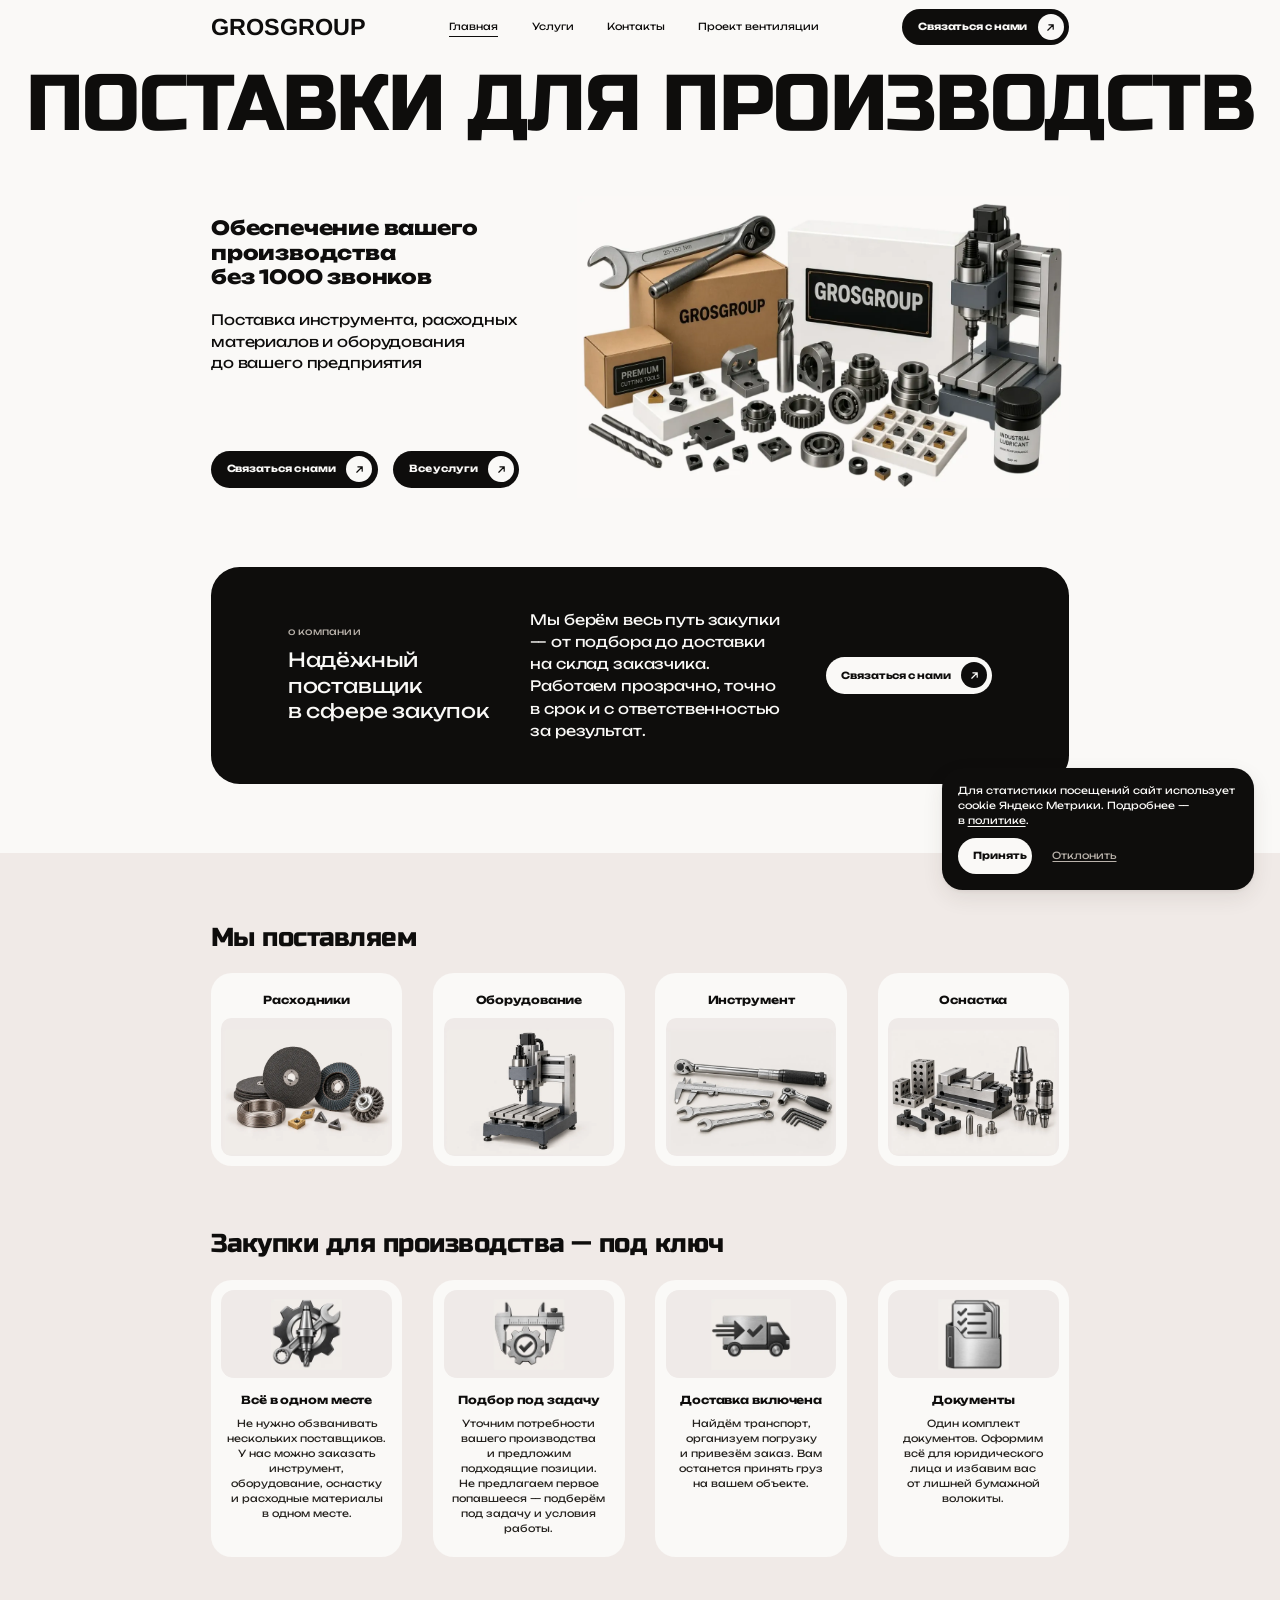
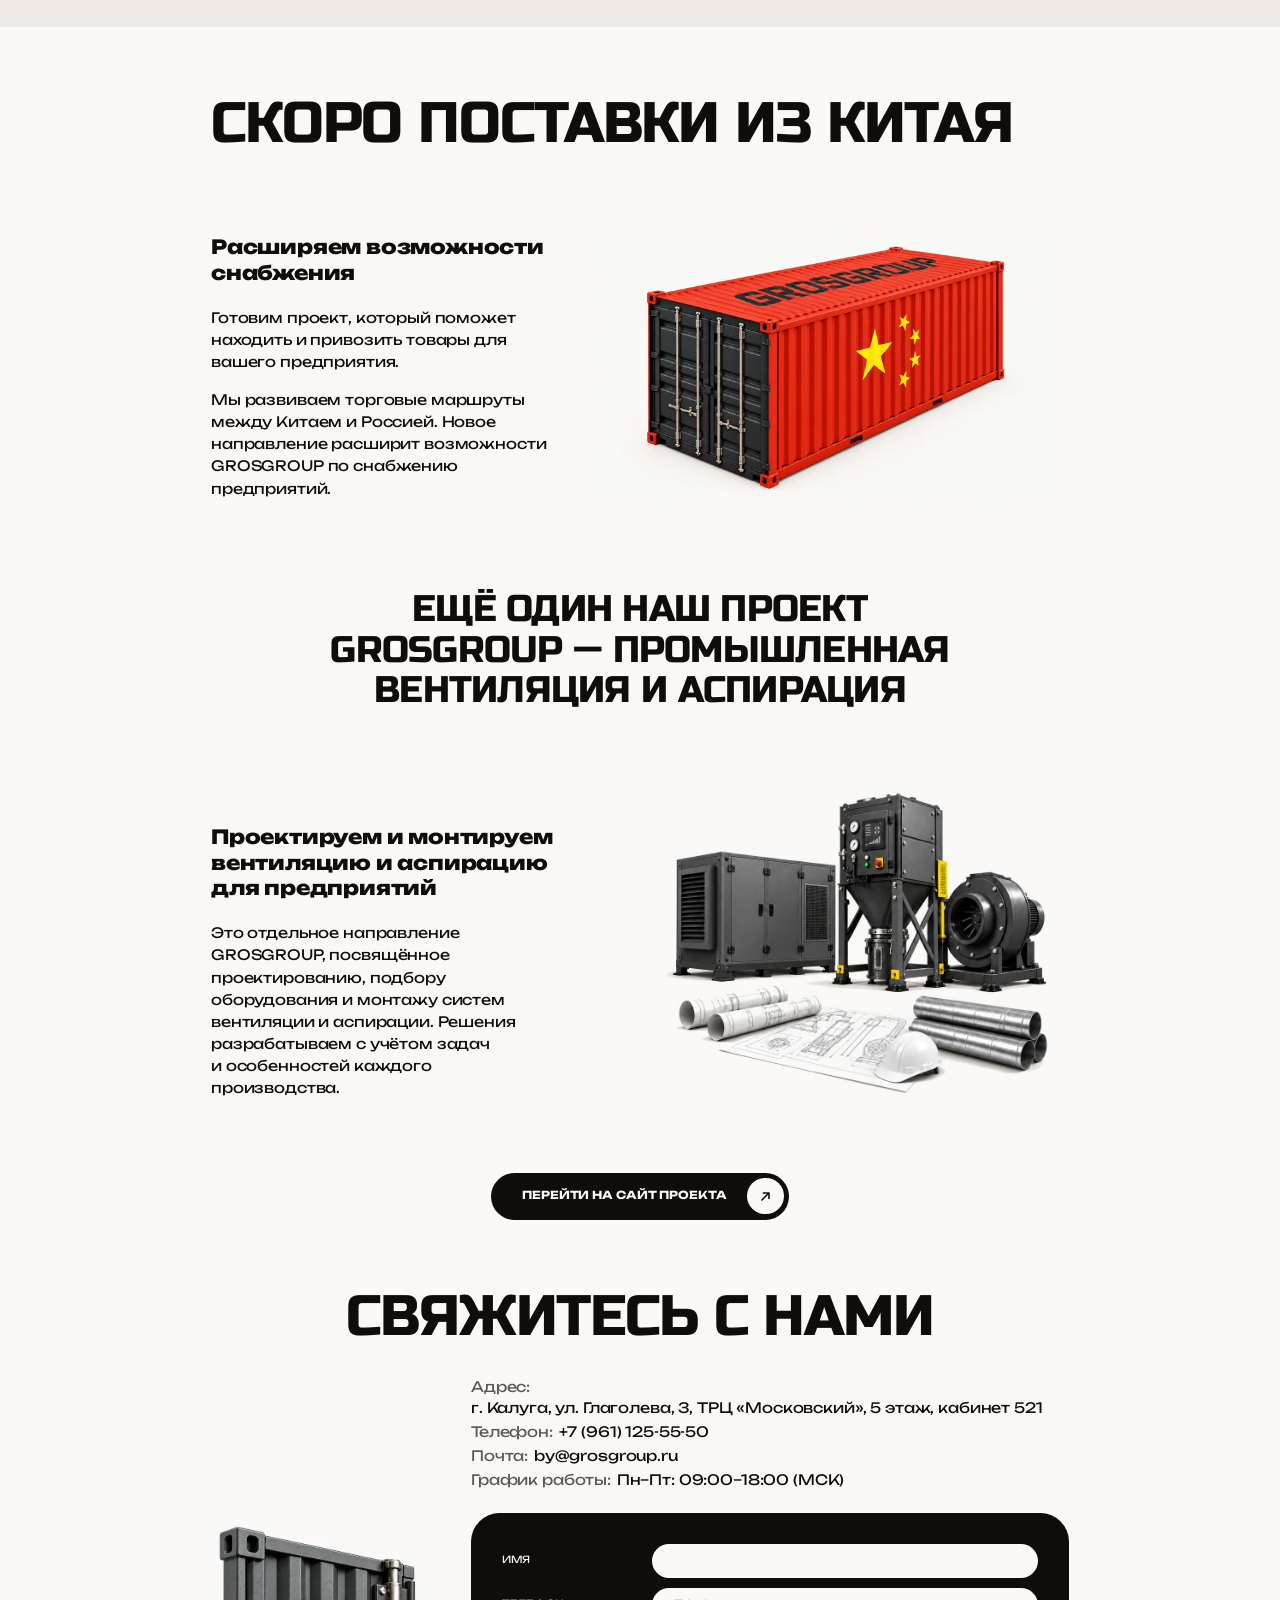
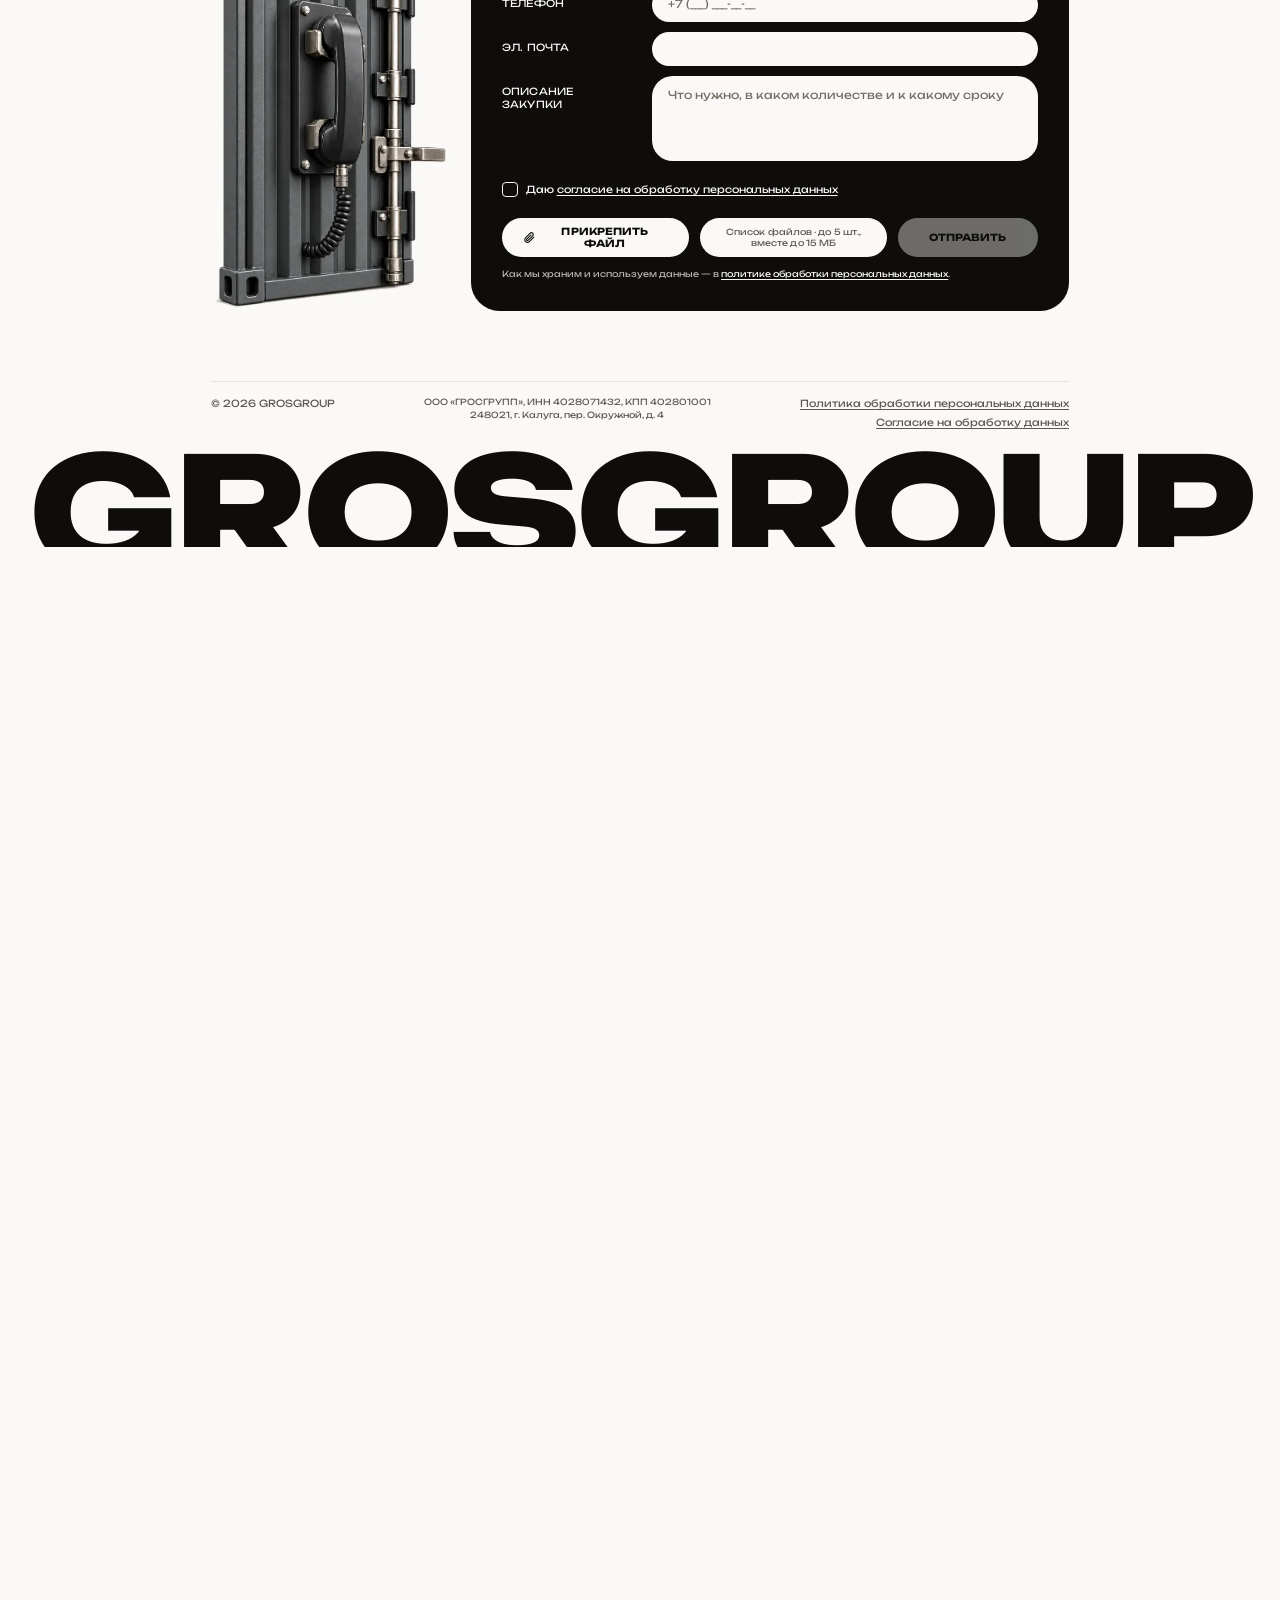
==== commit b93d1ff5: "Яндекс Метрика 114101263: параметры специалиста, Вебвизор, CSP Счётчик по-прежнему грузится только п" ====
--- a/index.html
+++ b/index.html
@@ -270,28 +270,28 @@
                 <div class="field">
                   <label class="field__label" for="f-name">Имя</label>
                   <div class="field__control">
-                    <input class="input" id="f-name" name="name" type="text" autocomplete="name" required maxlength="80" aria-describedby="f-name-err">
+                    <input class="input ym-disable-keys" id="f-name" name="name" type="text" autocomplete="name" required maxlength="80" aria-describedby="f-name-err">
                     <p class="field__error" id="f-name-err" aria-live="polite"></p>
                   </div>
                 </div>
                 <div class="field">
                   <label class="field__label" for="f-phone">Телефон</label>
                   <div class="field__control">
-                    <input class="input" id="f-phone" name="phone" type="tel" inputmode="tel" autocomplete="tel" required placeholder="+7 (___) ___-__-__" aria-describedby="f-phone-err">
+                    <input class="input ym-disable-keys" id="f-phone" name="phone" type="tel" inputmode="tel" autocomplete="tel" required placeholder="+7 (___) ___-__-__" aria-describedby="f-phone-err">
                     <p class="field__error" id="f-phone-err" aria-live="polite"></p>
                   </div>
                 </div>
                 <div class="field">
                   <label class="field__label" for="f-email">Эл.&nbsp;почта</label>
                   <div class="field__control">
-                    <input class="input" id="f-email" name="email" type="email" autocomplete="email" maxlength="120" aria-describedby="f-email-err">
+                    <input class="input ym-disable-keys" id="f-email" name="email" type="email" autocomplete="email" maxlength="120" aria-describedby="f-email-err">
                     <p class="field__error" id="f-email-err" aria-live="polite"></p>
                   </div>
                 </div>
                 <div class="field field--area">
                   <label class="field__label" for="f-desc">Описание закупки</label>
                   <div class="field__control">
-                    <textarea class="input input--area" id="f-desc" name="description" rows="4" maxlength="3000" placeholder="Что нужно, в каком количестве и к какому сроку" aria-describedby="f-desc-err"></textarea>
+                    <textarea class="input input--area ym-disable-keys" id="f-desc" name="description" rows="4" maxlength="3000" placeholder="Что нужно, в каком количестве и к какому сроку" aria-describedby="f-desc-err"></textarea>
                     <p class="field__error" id="f-desc-err" aria-live="polite"></p>
                   </div>
                 </div>
@@ -315,7 +315,7 @@
                 </label>
                 <input class="sr-only" id="f-files" name="files" type="file" multiple accept=".pdf,.doc,.docx,.xls,.xlsx,.csv,.txt,.png,.jpg,.jpeg,.dwg,.zip" aria-describedby="f-files-hint">
                 <span class="sr-only" id="f-files-hint">До 5 файлов, каждый до 10&nbsp;МБ, вместе до 15&nbsp;МБ: PDF, Word, Excel, CSV, изображения, DWG, ZIP</span>
-                <div class="pill pill--files" id="file-list" aria-live="polite">
+                <div class="pill pill--files ym-hide-content" id="file-list" aria-live="polite">
                   <span class="files__empty">Список файлов · до&nbsp;5&nbsp;шт., вместе до&nbsp;15&nbsp;МБ</span>
                 </div>
                 <button class="pill pill--btn pill--submit" type="submit">
@@ -325,7 +325,7 @@
               <p class="form__error" id="form-error" role="alert" hidden></p>
               <p class="form__note">Как мы храним и&nbsp;используем данные — в&nbsp;<a href="privacy.html">политике обработки персональных данных</a>.</p>
               <!-- Прикреплённые файлы: слой поверх нижнего отступа формы, вёрстку не сдвигает -->
-              <ul class="form__files" id="file-chips" aria-label="Прикреплённые файлы" hidden></ul>
+              <ul class="form__files ym-hide-content" id="file-chips" aria-label="Прикреплённые файлы" hidden></ul>
 
               <div class="form__done" hidden>
                 <h3 class="form__done-title" tabindex="-1">Заявка принята</h3>
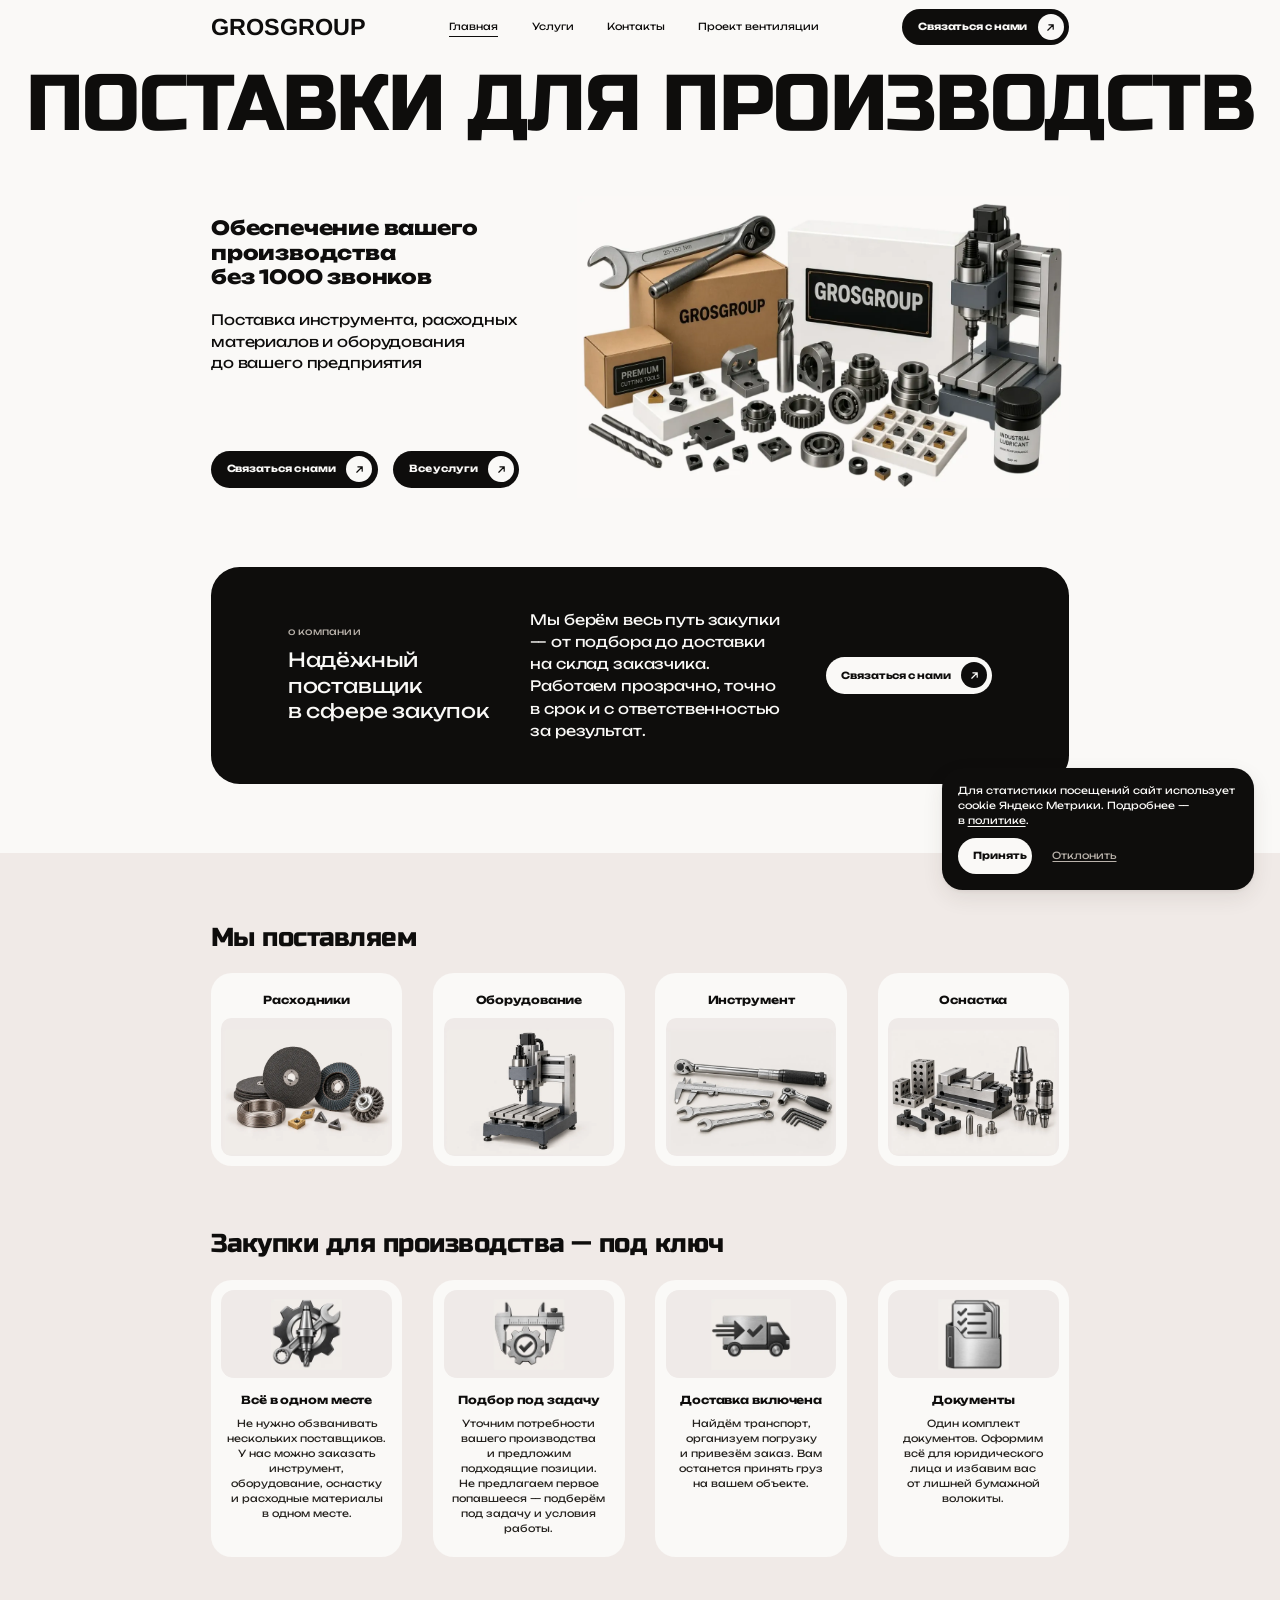
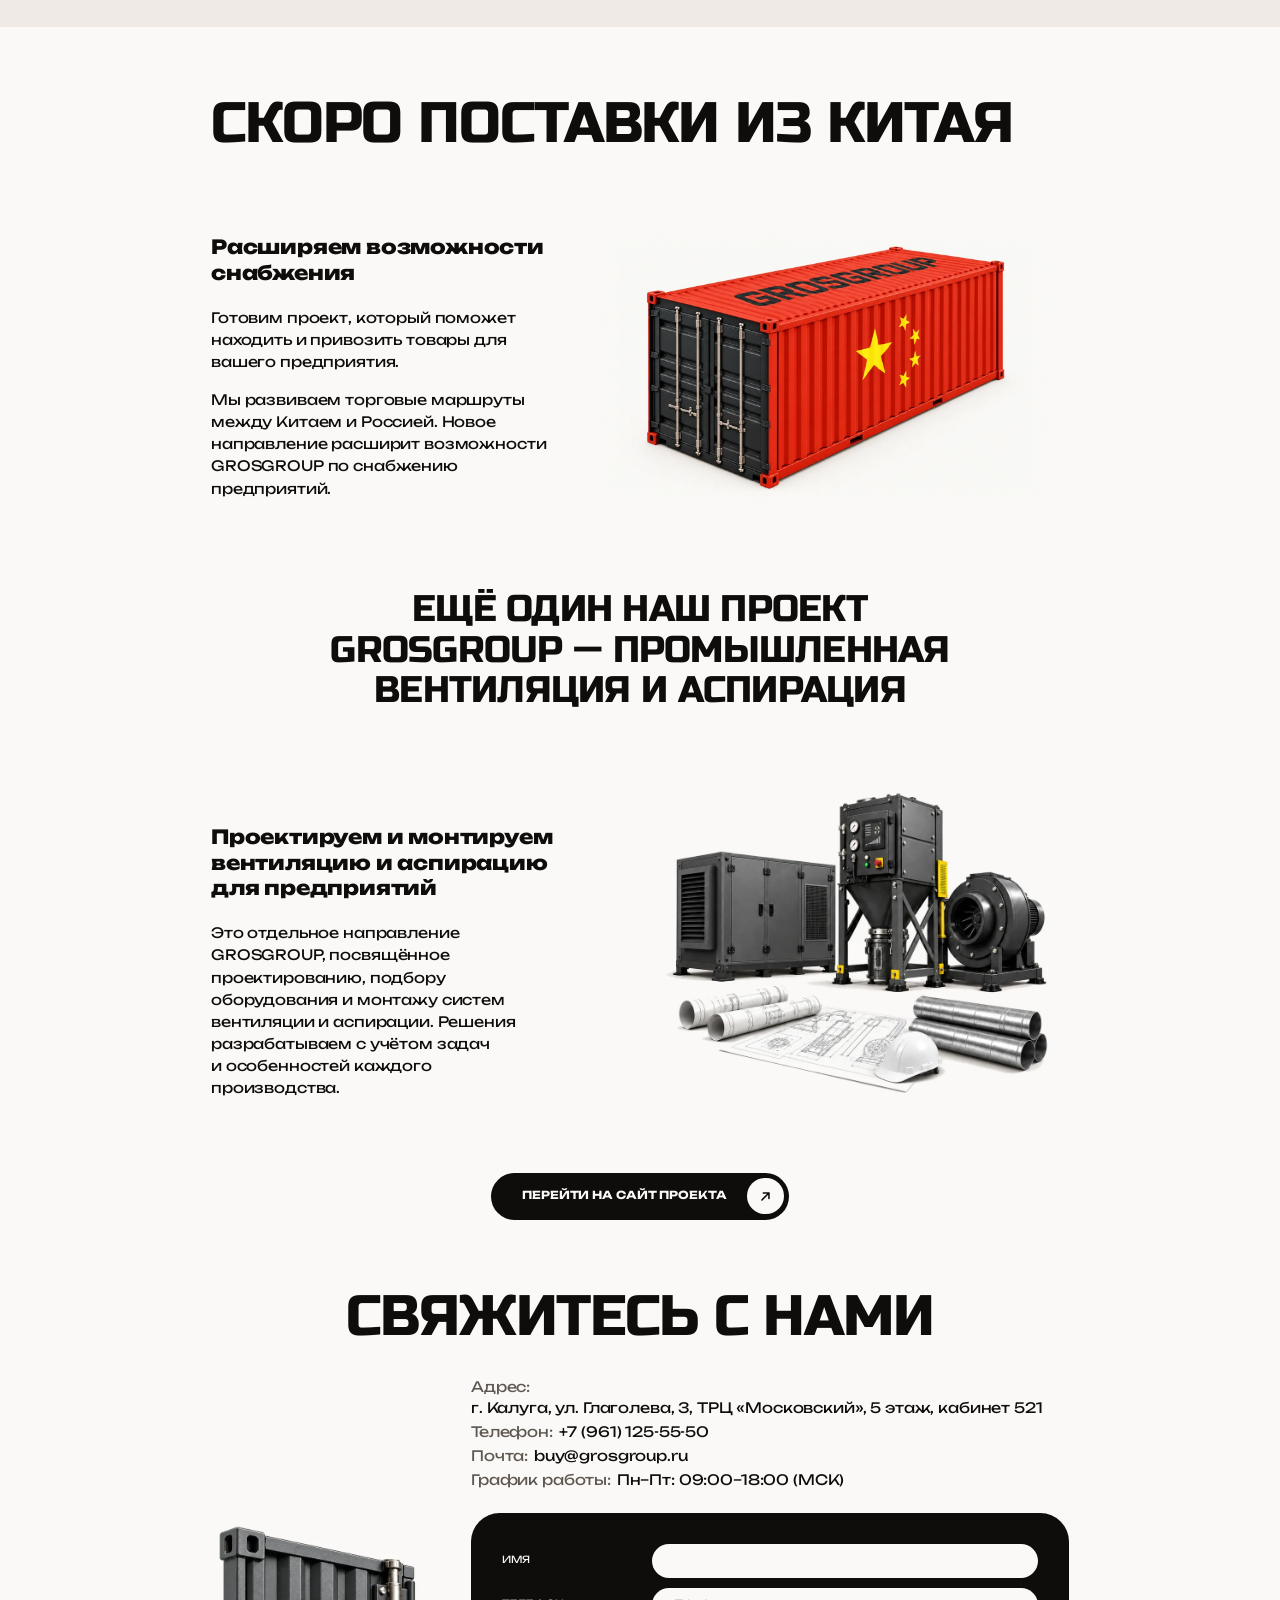
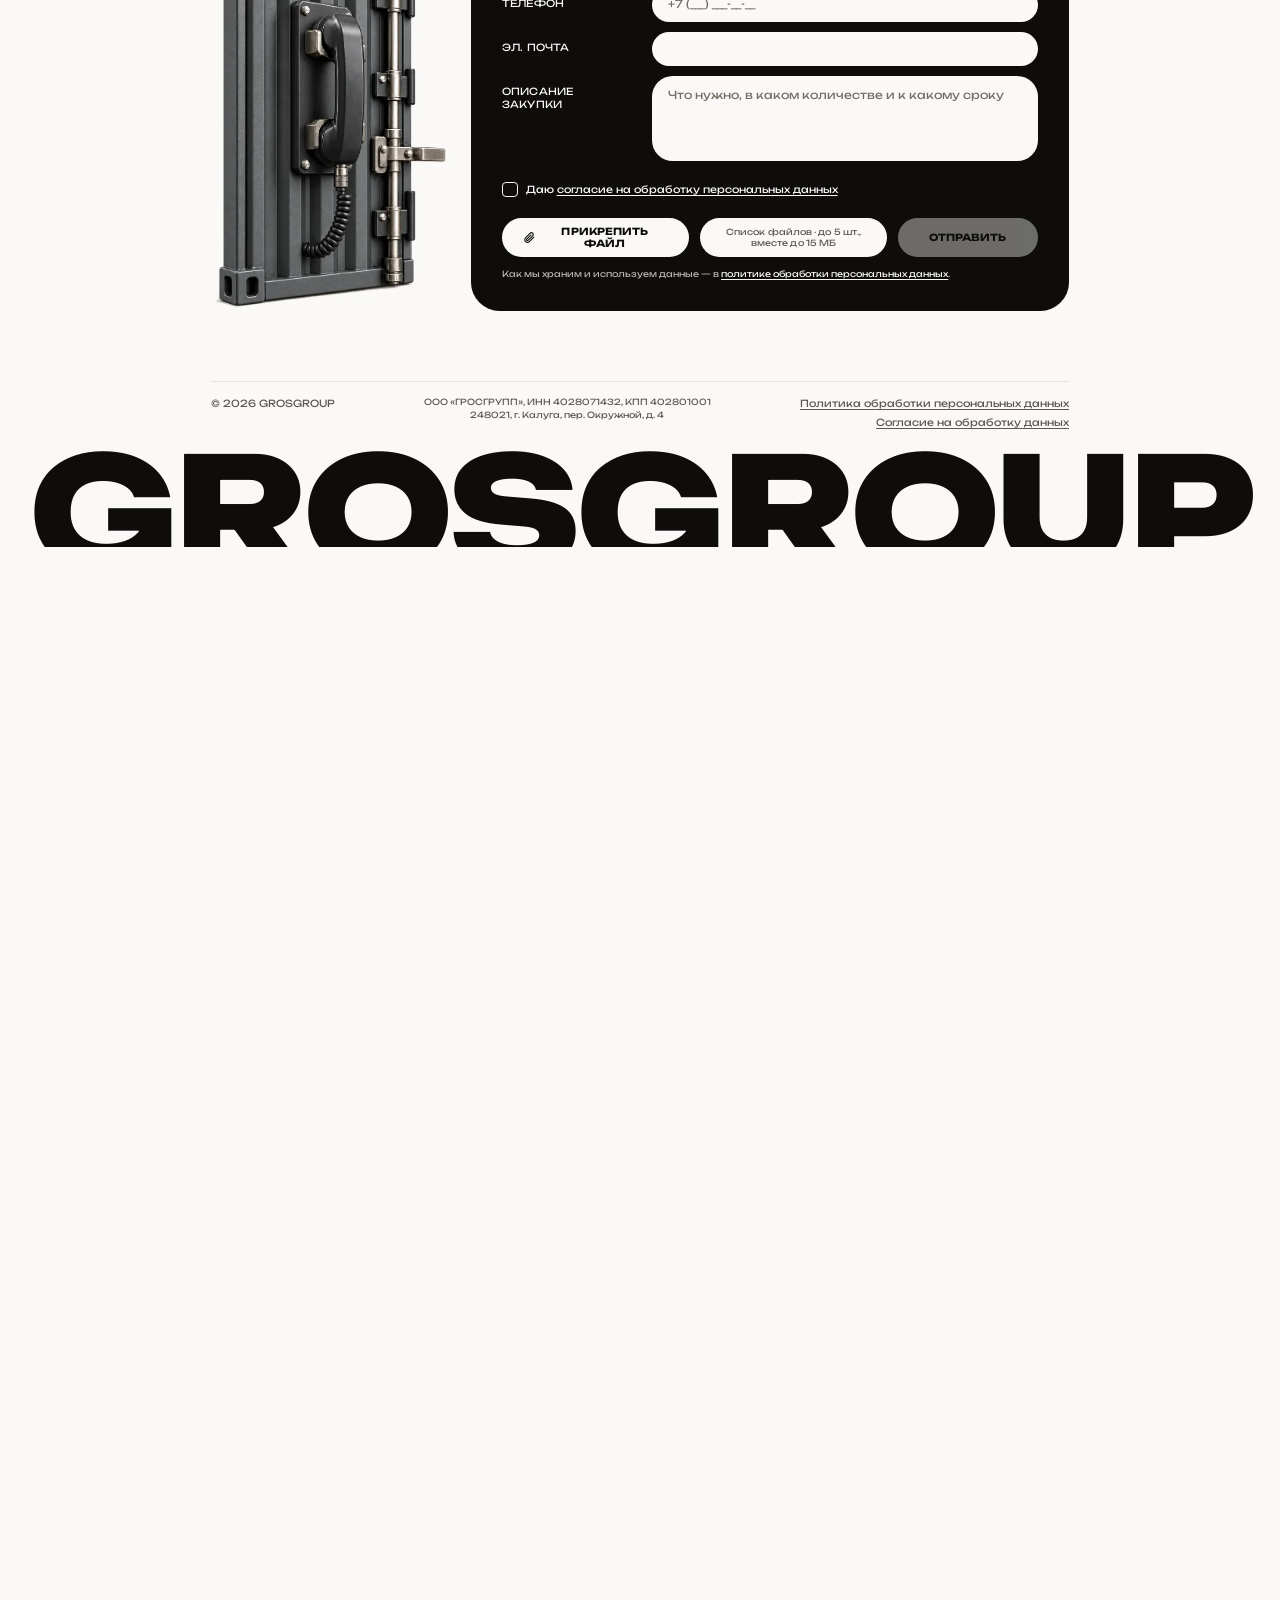
==== commit 731f421f: "Почта заявок и контактов: buy@grosgroup.ru вместо by@ Уточнение заказчика 2026-11-10: верный ящик bu" ====
--- a/index.html
+++ b/index.html
@@ -28,7 +28,7 @@
     "url": "https://grosgroup.ru/",
     "image": "https://grosgroup.ru/assets/img/og.jpg",
     "telephone": "+7-961-125-55-50",
-    "email": "by@grosgroup.ru",
+    "email": "buy@grosgroup.ru",
     "address": {
       "@type": "PostalAddress",
       "streetAddress": "ул. Глаголева, 3, ТРЦ «Московский», 5 этаж, кабинет 521",
@@ -261,7 +261,7 @@
             <dl class="contacts__list" data-stagger>
               <div data-r><dt>Адрес:</dt><dd>г.&nbsp;Калуга, ул.&nbsp;Глаголева,&nbsp;3, ТРЦ «Московский», 5&nbsp;этаж, кабинет&nbsp;521</dd></div>
               <div data-r><dt>Телефон:</dt><dd><a href="tel:+79611255550">+7 (961) 125-55-50</a></dd></div>
-              <div data-r><dt>Почта:</dt><dd><a href="mailto:by@grosgroup.ru">by@grosgroup.ru</a></dd></div>
+              <div data-r><dt>Почта:</dt><dd><a href="mailto:buy@grosgroup.ru">buy@grosgroup.ru</a></dd></div>
               <div data-r><dt>График работы:</dt><dd>Пн–Пт: 09:00–18:00 (МСК)</dd></div>
             </dl>
 
